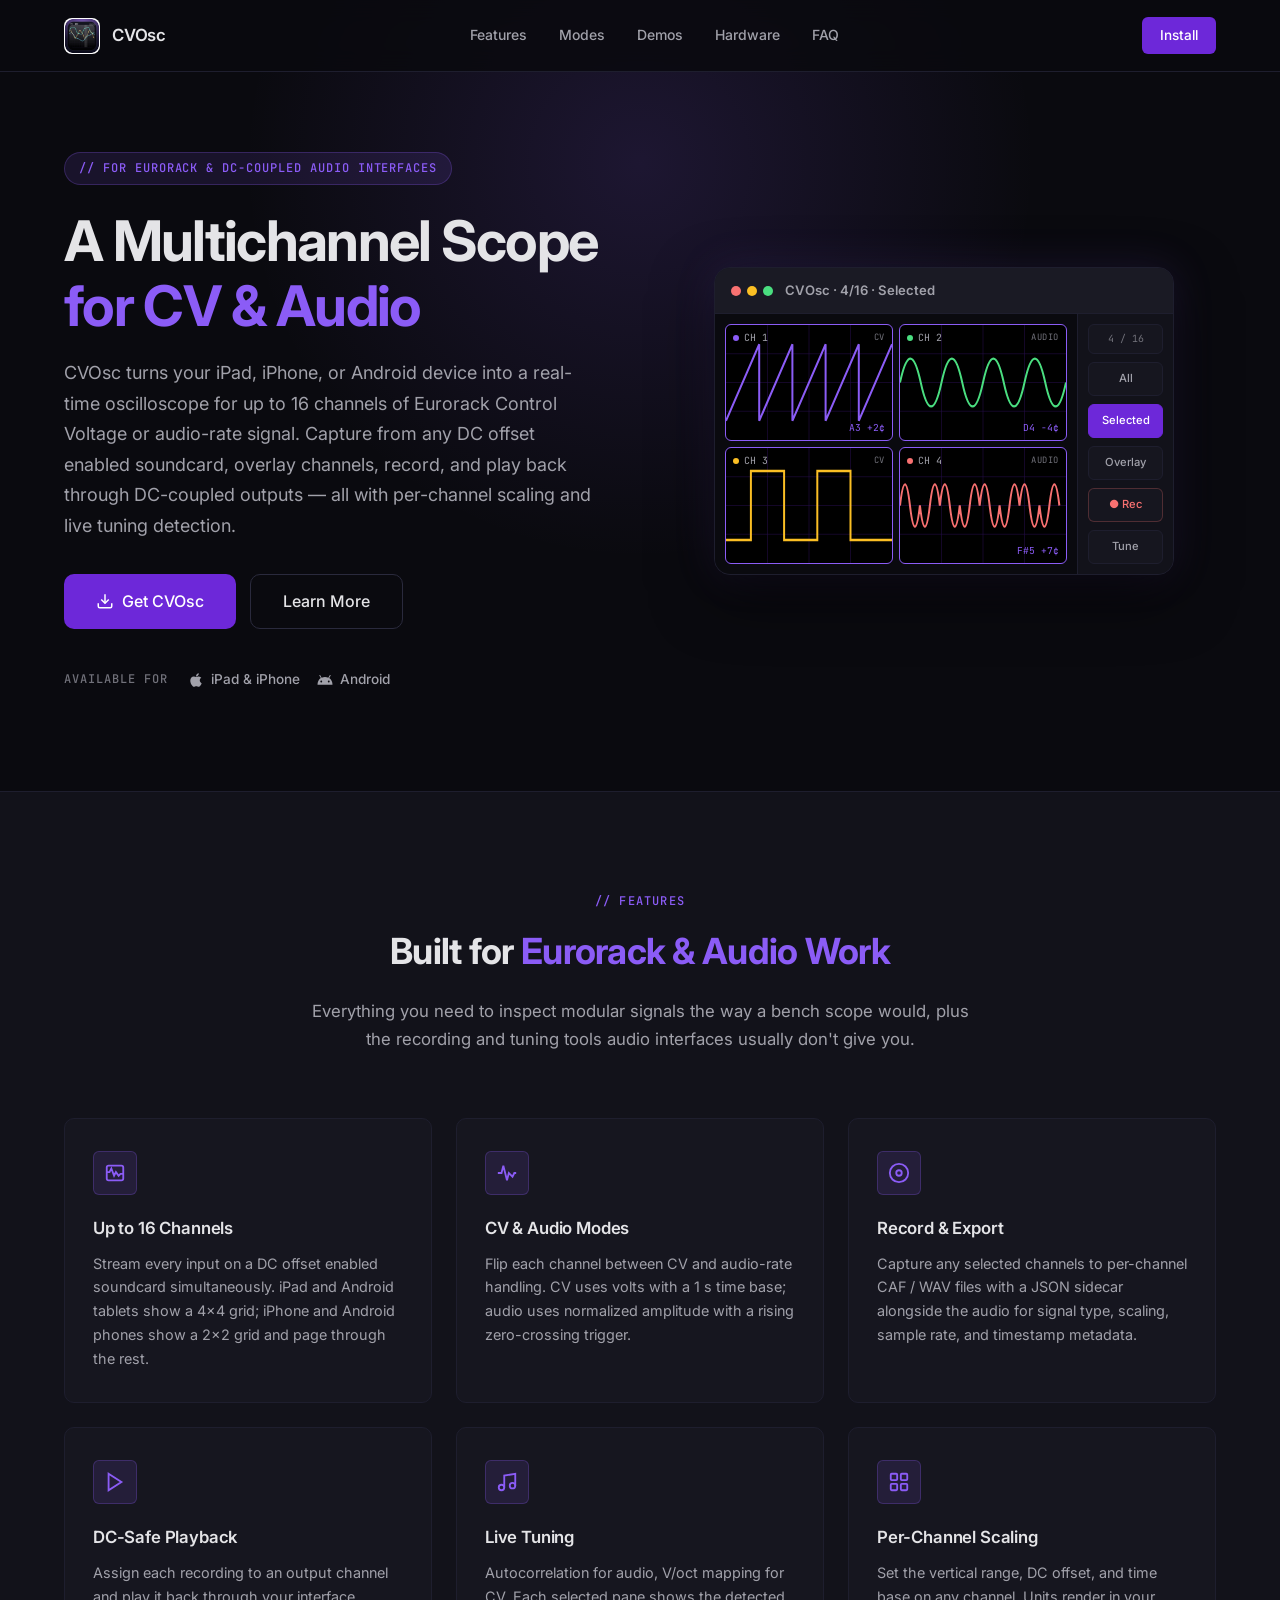
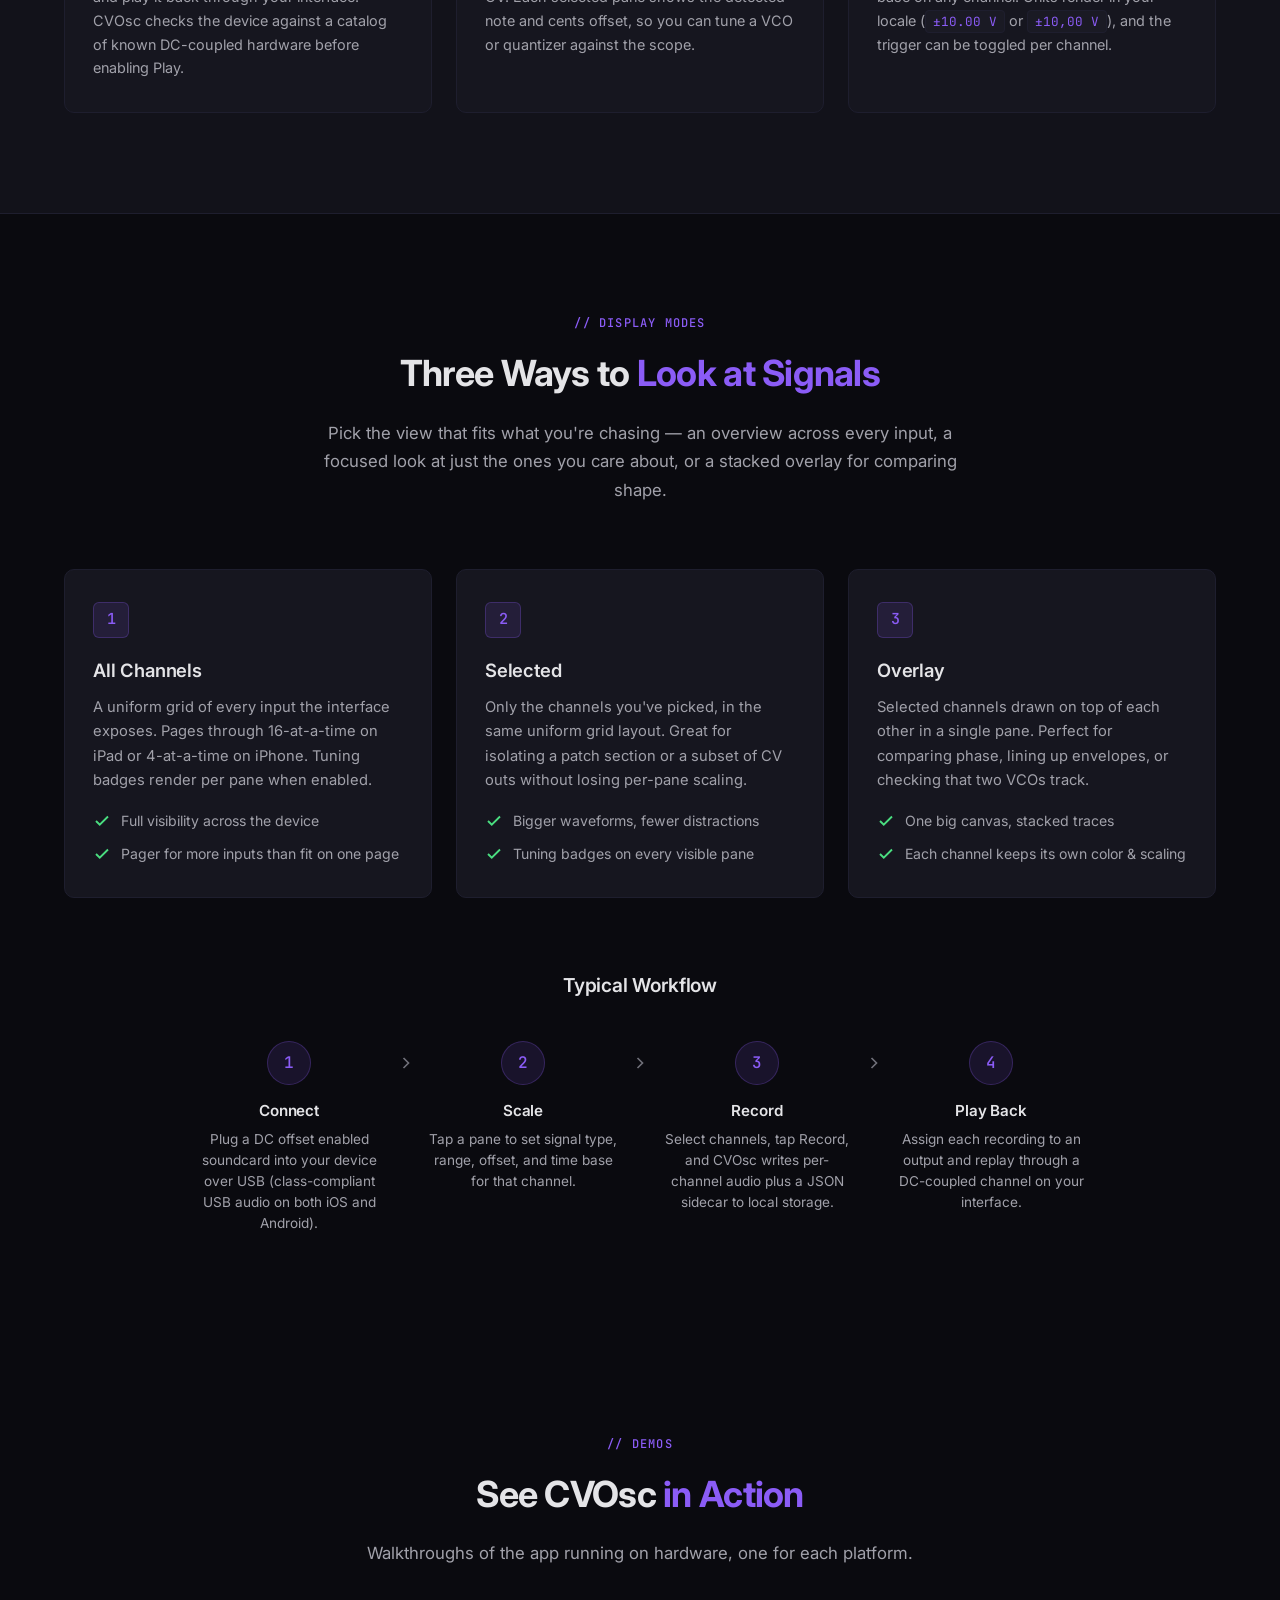
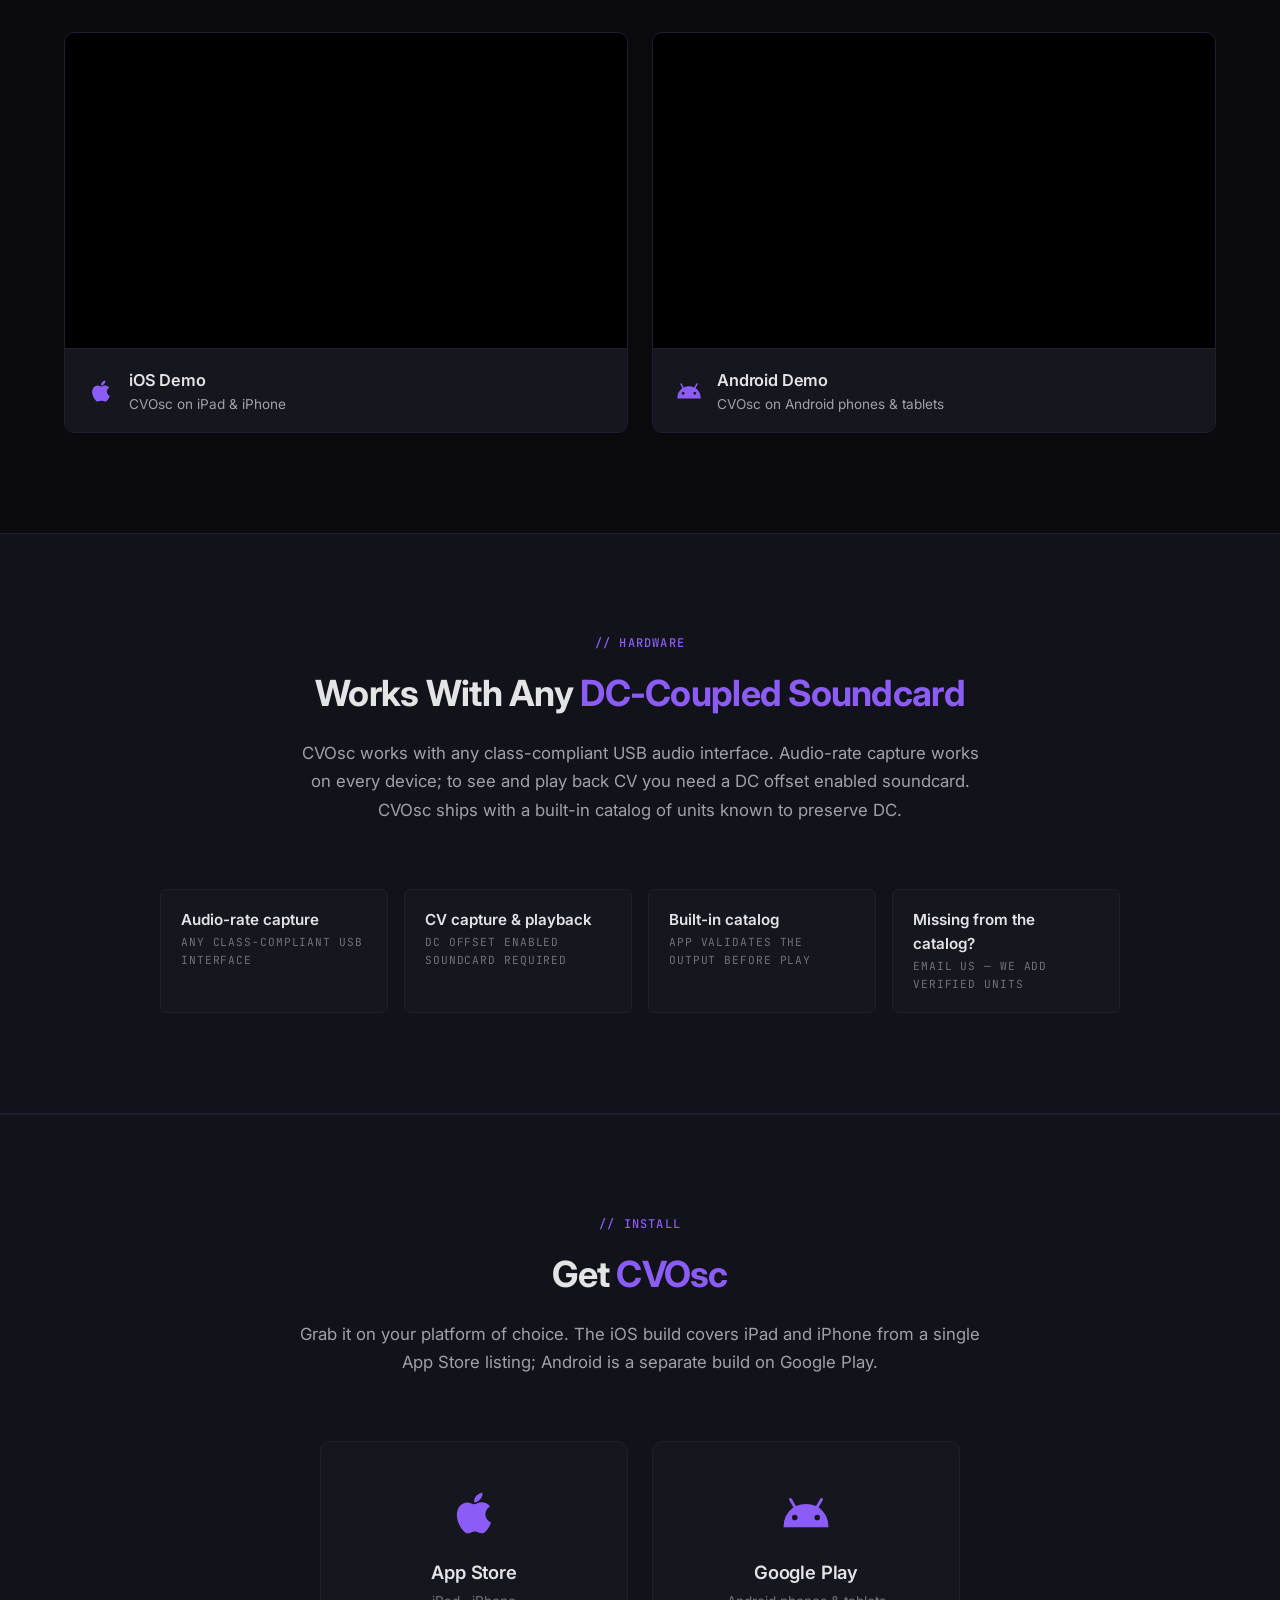
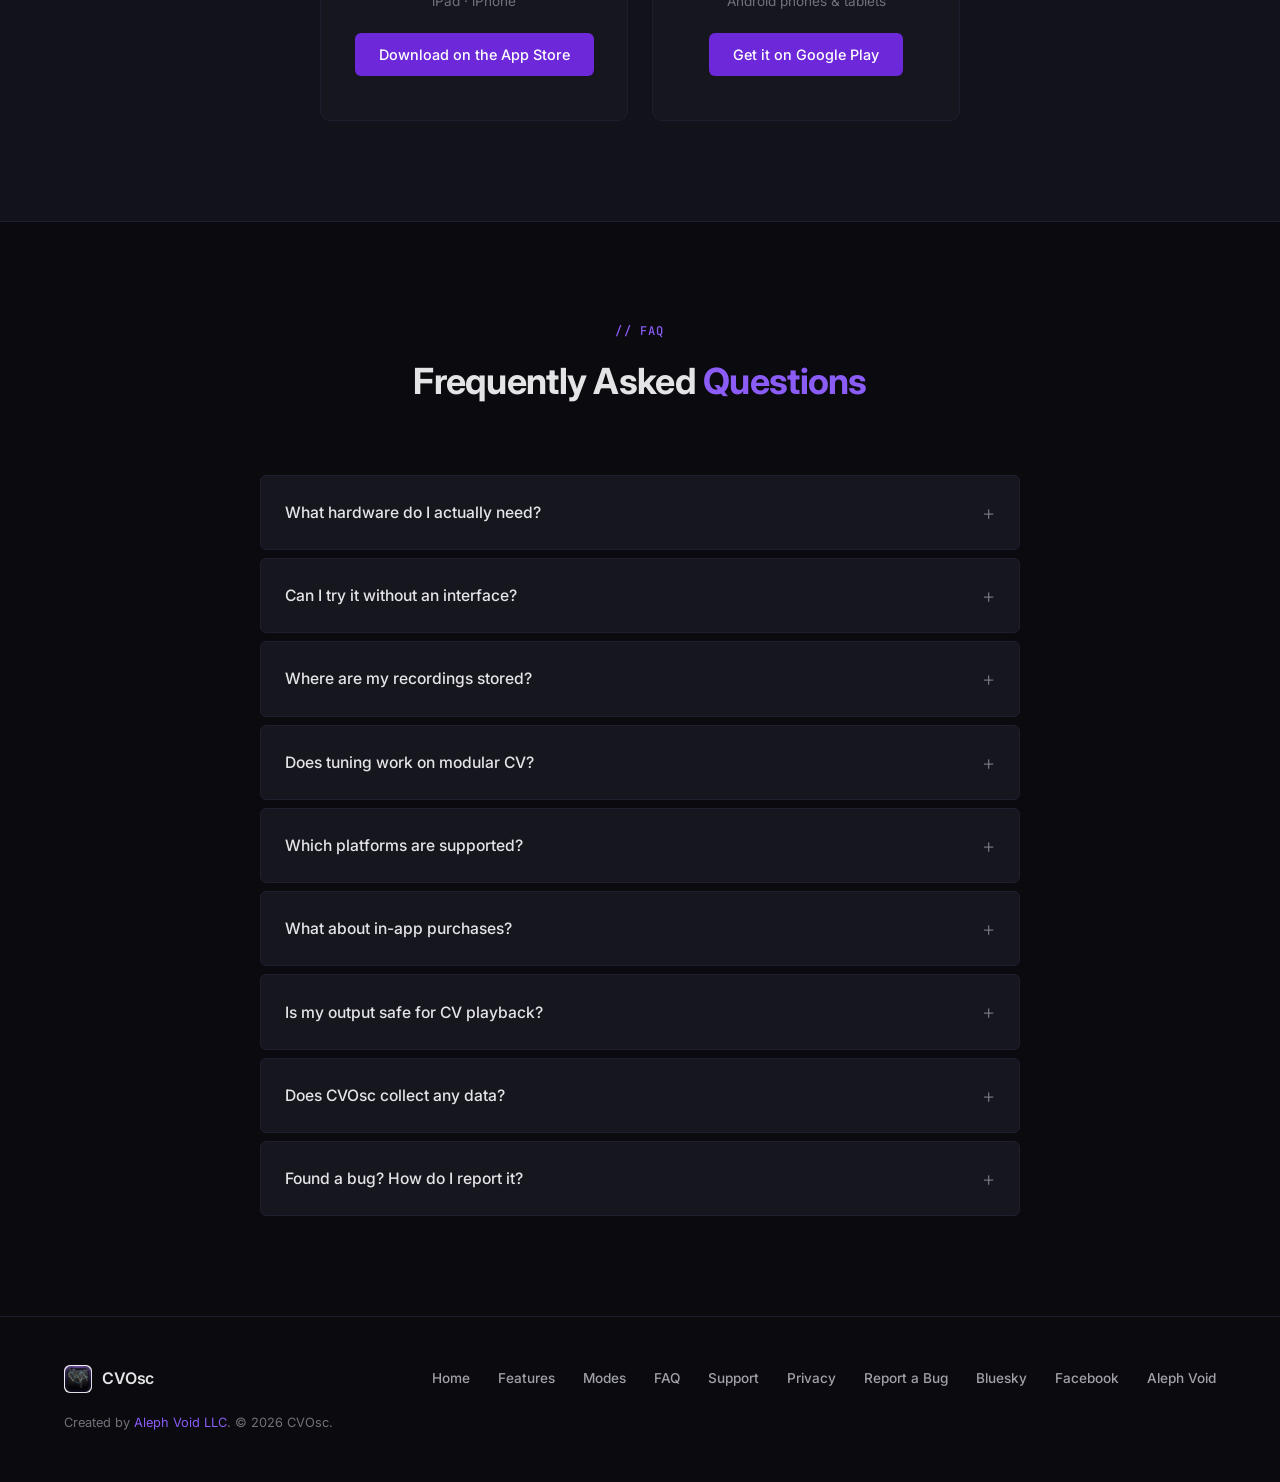
==== index.html @ 9b2436a4 "Updating App Icon" ====
<!DOCTYPE html>
<html lang="en">
<head>
  <meta charset="UTF-8" />
  <meta name="viewport" content="width=device-width, initial-scale=1.0" />
  <title>CVOsc &mdash; Multichannel Oscilloscope for CV &amp; Audio</title>
  <meta name="description" content="A multichannel oscilloscope for Eurorack CV and audio work with DC offset enabled soundcards. Stream up to 16 CV or audio channels, record, play back through DC-coupled outputs, and detect tuning in real time. For iPadOS, iOS, and Android." />
  <link rel="icon" type="image/png" href="assets/img/app-icon.png" />
  <link rel="preconnect" href="https://fonts.googleapis.com" />
  <link rel="preconnect" href="https://fonts.gstatic.com" crossorigin />
  <link href="https://fonts.googleapis.com/css2?family=Inter:wght@300;400;500;600;700&family=JetBrains+Mono:wght@400;500&display=swap" rel="stylesheet" />
  <link rel="stylesheet" href="styles.css" />
</head>
<body>
  <!-- Navigation -->
  <nav id="nav">
    <div class="nav-inner">
      <a href="#" class="nav-brand">
        <img class="nav-logo" src="assets/img/app-icon.png" alt="CVOsc" />
        <span>CVOsc</span>
      </a>
      <div class="nav-links">
        <a href="#features">Features</a>
        <a href="#how-it-works">Modes</a>
        <a href="#demos">Demos</a>
        <a href="#hardware">Hardware</a>
        <a href="#faq">FAQ</a>
      </div>
      <div class="nav-actions">
        <a href="#install" class="btn btn-sm btn-primary">Install</a>
      </div>
      <button class="mobile-menu-btn" id="mobile-menu-btn" aria-label="Menu">
        <span></span><span></span><span></span>
      </button>
    </div>
    <div class="mobile-menu" id="mobile-menu">
      <a href="#features">Features</a>
      <a href="#how-it-works">Modes</a>
      <a href="#demos">Demos</a>
      <a href="#hardware">Hardware</a>
      <a href="#faq">FAQ</a>
      <a href="#install" class="btn btn-primary">Install</a>
    </div>
  </nav>

  <!-- Hero -->
  <section class="hero">
    <div class="container">
      <div class="hero-content">
        <div class="hero-badge">// For Eurorack &amp; DC-Coupled Audio Interfaces</div>
        <h1>A Multichannel Scope<br /><span class="text-gradient">for CV &amp; Audio</span></h1>
        <p class="hero-subtitle">
          CVOsc turns your iPad, iPhone, or Android device into a real-time oscilloscope for
          up to 16 channels of Eurorack Control Voltage or audio-rate signal. Capture from any
          DC offset enabled soundcard, overlay channels, record, and play back through
          DC-coupled outputs &mdash; all with per-channel scaling and live tuning detection.
        </p>
        <div class="hero-actions">
          <a href="#install" class="btn btn-primary btn-lg">
            <svg viewBox="0 0 24 24" fill="none" stroke="currentColor" stroke-width="2" class="btn-icon"><path d="M21 15v4a2 2 0 0 1-2 2H5a2 2 0 0 1-2-2v-4"/><polyline points="7 10 12 15 17 10"/><line x1="12" y1="15" x2="12" y2="3"/></svg>
            Get CVOsc
          </a>
          <a href="#features" class="btn btn-outline btn-lg">Learn More</a>
        </div>
        <div class="hero-platforms">
          <span class="hero-platforms-label">Available for</span>
          <div class="platform-icons">
            <div class="platform-icon" title="iPadOS &amp; iOS">
              <svg viewBox="0 0 24 24" fill="currentColor"><path d="M17.05 20.28c-.98.95-2.05.8-3.08.35-1.09-.46-2.09-.48-3.24 0-1.44.62-2.2.44-3.06-.35C2.79 15.25 3.51 7.59 9.05 7.31c1.35.07 2.29.74 3.08.8 1.18-.24 2.31-.93 3.57-.84 1.51.12 2.65.72 3.4 1.8-3.12 1.87-2.38 5.98.48 7.13-.57 1.5-1.31 2.99-2.54 4.09zM12.03 7.25c-.15-2.23 1.66-4.07 3.74-4.25.29 2.58-2.34 4.5-3.74 4.25z"/></svg>
              <span>iPad &amp; iPhone</span>
            </div>
            <div class="platform-icon" title="Android">
              <svg viewBox="0 0 24 24" fill="currentColor"><path d="M17.6 9.48l1.84-3.18c.16-.31.04-.69-.26-.85-.29-.15-.65-.06-.83.22l-1.88 3.24a11.43 11.43 0 0 0-8.94 0L5.65 5.67c-.19-.29-.58-.38-.87-.2-.27.18-.37.54-.22.83L6.4 9.48A10.9 10.9 0 0 0 2 18.33h20a10.9 10.9 0 0 0-4.4-8.85zM7 15.25a1.25 1.25 0 1 1 0-2.5 1.25 1.25 0 0 1 0 2.5zm10 0a1.25 1.25 0 1 1 0-2.5 1.25 1.25 0 0 1 0 2.5z"/></svg>
              <span>Android</span>
            </div>
          </div>
        </div>
      </div>

      <!-- Scope Mockup -->
      <div class="hero-visual">
        <div class="scope-mockup">
          <div class="scope-header">
            <div class="scope-dots"><span></span><span></span><span></span></div>
            <span class="scope-title">CVOsc &middot; 4/16 &middot; Selected</span>
          </div>
          <div class="scope-body">
            <div class="scope-grid" aria-hidden="true">
              <!-- Pane 1: CV sawtooth -->
              <div class="scope-pane selected">
                <span class="scope-pane-label">
                  <span class="scope-pane-dot" style="background:#8b5cf6"></span>CH 1
                </span>
                <span class="scope-pane-badge">CV</span>
                <svg class="graticule" viewBox="0 0 100 60" preserveAspectRatio="none">
                  <path d="M0 15 H100 M0 30 H100 M0 45 H100 M25 0 V60 M50 0 V60 M75 0 V60" stroke="#6d28d9" stroke-width="0.3" fill="none"/>
                </svg>
                <svg class="waveform" viewBox="0 0 100 60" preserveAspectRatio="none">
                  <polyline points="0,50 20,10 20,50 40,10 40,50 60,10 60,50 80,10 80,50 100,10"
                            fill="none" stroke="#8b5cf6" stroke-width="1.2"/>
                </svg>
                <span class="scope-tuning">A3 +2&cent;</span>
              </div>
              <!-- Pane 2: Audio sine -->
              <div class="scope-pane selected">
                <span class="scope-pane-label">
                  <span class="scope-pane-dot" style="background:#4ade80"></span>CH 2
                </span>
                <span class="scope-pane-badge">Audio</span>
                <svg class="graticule" viewBox="0 0 100 60" preserveAspectRatio="none">
                  <path d="M0 15 H100 M0 30 H100 M0 45 H100 M25 0 V60 M50 0 V60 M75 0 V60" stroke="#6d28d9" stroke-width="0.3" fill="none"/>
                </svg>
                <svg class="waveform" viewBox="0 0 100 60" preserveAspectRatio="none">
                  <path d="M0 30 Q 6.25 5, 12.5 30 T 25 30 T 37.5 30 T 50 30 T 62.5 30 T 75 30 T 87.5 30 T 100 30"
                        fill="none" stroke="#4ade80" stroke-width="1.2"/>
                </svg>
                <span class="scope-tuning">D4 -4&cent;</span>
              </div>
              <!-- Pane 3: CV square LFO -->
              <div class="scope-pane selected">
                <span class="scope-pane-label">
                  <span class="scope-pane-dot" style="background:#fbbf24"></span>CH 3
                </span>
                <span class="scope-pane-badge">CV</span>
                <svg class="graticule" viewBox="0 0 100 60" preserveAspectRatio="none">
                  <path d="M0 15 H100 M0 30 H100 M0 45 H100 M25 0 V60 M50 0 V60 M75 0 V60" stroke="#6d28d9" stroke-width="0.3" fill="none"/>
                </svg>
                <svg class="waveform" viewBox="0 0 100 60" preserveAspectRatio="none">
                  <polyline points="0,48 15,48 15,12 35,12 35,48 55,48 55,12 75,12 75,48 100,48"
                            fill="none" stroke="#fbbf24" stroke-width="1.2"/>
                </svg>
              </div>
              <!-- Pane 4: Audio harmonics -->
              <div class="scope-pane selected">
                <span class="scope-pane-label">
                  <span class="scope-pane-dot" style="background:#f87171"></span>CH 4
                </span>
                <span class="scope-pane-badge">Audio</span>
                <svg class="graticule" viewBox="0 0 100 60" preserveAspectRatio="none">
                  <path d="M0 15 H100 M0 30 H100 M0 45 H100 M25 0 V60 M50 0 V60 M75 0 V60" stroke="#6d28d9" stroke-width="0.3" fill="none"/>
                </svg>
                <svg class="waveform" viewBox="0 0 100 60" preserveAspectRatio="none">
                  <path d="M0 30 Q 3 8, 6 30 T 12 30 Q 15 52, 18 30 T 24 30 Q 27 8, 30 30 T 36 30 Q 39 52, 42 30 T 48 30 Q 51 8, 54 30 T 60 30 Q 63 52, 66 30 T 72 30 Q 75 8, 78 30 T 84 30 Q 87 52, 90 30 T 96 30"
                        fill="none" stroke="#f87171" stroke-width="1.2"/>
                </svg>
                <span class="scope-tuning">F#5 +7&cent;</span>
              </div>
            </div>
            <div class="scope-controls">
              <div class="scope-pill">4 / 16</div>
              <div class="scope-btn">All</div>
              <div class="scope-btn primary">Selected</div>
              <div class="scope-btn">Overlay</div>
              <div class="scope-btn danger-soft">&#x25CF; Rec</div>
              <div class="scope-btn">Tune</div>
            </div>
          </div>
        </div>
      </div>
    </div>
  </section>

  <!-- Features -->
  <section id="features" class="features">
    <div class="container">
      <div class="section-header">
        <span class="section-label">// Features</span>
        <h2>Built for <span class="text-gradient">Eurorack &amp; Audio Work</span></h2>
        <p>Everything you need to inspect modular signals the way a bench scope would, plus the recording and tuning tools audio interfaces usually don't give you.</p>
      </div>
      <div class="feature-grid">
        <div class="feature-card">
          <div class="feature-icon">
            <svg viewBox="0 0 24 24" fill="none" stroke="currentColor" stroke-width="2"><rect x="3" y="4" width="18" height="16" rx="2"/><path d="M3 11h3l2-4 3 8 2-4 3 4 2-2h3"/></svg>
          </div>
          <h3>Up to 16 Channels</h3>
          <p>Stream every input on a DC offset enabled soundcard simultaneously. iPad and Android tablets show a 4&times;4 grid; iPhone and Android phones show a 2&times;2 grid and page through the rest.</p>
        </div>
        <div class="feature-card">
          <div class="feature-icon">
            <svg viewBox="0 0 24 24" fill="none" stroke="currentColor" stroke-width="2"><path d="M2 12h4l2-8 4 16 2-8 4 4 2-4h2"/></svg>
          </div>
          <h3>CV &amp; Audio Modes</h3>
          <p>Flip each channel between CV and audio-rate handling. CV uses volts with a 1&nbsp;s time base; audio uses normalized amplitude with a rising zero-crossing trigger.</p>
        </div>
        <div class="feature-card">
          <div class="feature-icon">
            <svg viewBox="0 0 24 24" fill="none" stroke="currentColor" stroke-width="2"><circle cx="12" cy="12" r="10"/><circle cx="12" cy="12" r="3"/></svg>
          </div>
          <h3>Record &amp; Export</h3>
          <p>Capture any selected channels to per-channel CAF / WAV files with a JSON sidecar alongside the audio for signal type, scaling, sample rate, and timestamp metadata.</p>
        </div>
        <div class="feature-card">
          <div class="feature-icon">
            <svg viewBox="0 0 24 24" fill="none" stroke="currentColor" stroke-width="2"><polygon points="5 3 19 12 5 21 5 3"/></svg>
          </div>
          <h3>DC-Safe Playback</h3>
          <p>Assign each recording to an output channel and play it back through your interface. CVOsc checks the device against a catalog of known DC-coupled hardware before enabling Play.</p>
        </div>
        <div class="feature-card">
          <div class="feature-icon">
            <svg viewBox="0 0 24 24" fill="none" stroke="currentColor" stroke-width="2"><path d="M9 18V5l12-2v13"/><circle cx="6" cy="18" r="3"/><circle cx="18" cy="16" r="3"/></svg>
          </div>
          <h3>Live Tuning</h3>
          <p>Autocorrelation for audio, V/oct mapping for CV. Each selected pane shows the detected note and cents offset, so you can tune a VCO or quantizer against the scope.</p>
        </div>
        <div class="feature-card">
          <div class="feature-icon">
            <svg viewBox="0 0 24 24" fill="none" stroke="currentColor" stroke-width="2"><rect x="3" y="3" width="7" height="7" rx="1"/><rect x="14" y="3" width="7" height="7" rx="1"/><rect x="3" y="14" width="7" height="7" rx="1"/><rect x="14" y="14" width="7" height="7" rx="1"/></svg>
          </div>
          <h3>Per-Channel Scaling</h3>
          <p>Set the vertical range, DC offset, and time base on any channel. Units render in your locale (<code>&plusmn;10.00 V</code> or <code>&plusmn;10,00 V</code>), and the trigger can be toggled per channel.</p>
        </div>
      </div>
    </div>
  </section>

  <!-- How It Works / Modes -->
  <section id="how-it-works" class="how-it-works">
    <div class="container">
      <div class="section-header">
        <span class="section-label">// Display Modes</span>
        <h2>Three Ways to <span class="text-gradient">Look at Signals</span></h2>
        <p>Pick the view that fits what you're chasing &mdash; an overview across every input, a focused look at just the ones you care about, or a stacked overlay for comparing shape.</p>
      </div>
      <div class="modes-grid">
        <div class="mode-card">
          <div class="mode-number">1</div>
          <h3>All Channels</h3>
          <p class="mode-desc">A uniform grid of every input the interface exposes. Pages through 16-at-a-time on iPad or 4-at-a-time on iPhone. Tuning badges render per pane when enabled.</p>
          <ul class="mode-details">
            <li>
              <svg viewBox="0 0 24 24" fill="none" stroke="var(--color-success)" stroke-width="2.5"><polyline points="20 6 9 17 4 12"/></svg>
              Full visibility across the device
            </li>
            <li>
              <svg viewBox="0 0 24 24" fill="none" stroke="var(--color-success)" stroke-width="2.5"><polyline points="20 6 9 17 4 12"/></svg>
              Pager for more inputs than fit on one page
            </li>
          </ul>
        </div>
        <div class="mode-card">
          <div class="mode-number">2</div>
          <h3>Selected</h3>
          <p class="mode-desc">Only the channels you've picked, in the same uniform grid layout. Great for isolating a patch section or a subset of CV outs without losing per-pane scaling.</p>
          <ul class="mode-details">
            <li>
              <svg viewBox="0 0 24 24" fill="none" stroke="var(--color-success)" stroke-width="2.5"><polyline points="20 6 9 17 4 12"/></svg>
              Bigger waveforms, fewer distractions
            </li>
            <li>
              <svg viewBox="0 0 24 24" fill="none" stroke="var(--color-success)" stroke-width="2.5"><polyline points="20 6 9 17 4 12"/></svg>
              Tuning badges on every visible pane
            </li>
          </ul>
        </div>
        <div class="mode-card">
          <div class="mode-number">3</div>
          <h3>Overlay</h3>
          <p class="mode-desc">Selected channels drawn on top of each other in a single pane. Perfect for comparing phase, lining up envelopes, or checking that two VCOs track.</p>
          <ul class="mode-details">
            <li>
              <svg viewBox="0 0 24 24" fill="none" stroke="var(--color-success)" stroke-width="2.5"><polyline points="20 6 9 17 4 12"/></svg>
              One big canvas, stacked traces
            </li>
            <li>
              <svg viewBox="0 0 24 24" fill="none" stroke="var(--color-success)" stroke-width="2.5"><polyline points="20 6 9 17 4 12"/></svg>
              Each channel keeps its own color &amp; scaling
            </li>
          </ul>
        </div>
      </div>
      <div class="workflow-steps">
        <h3 class="workflow-title">Typical Workflow</h3>
        <div class="steps">
          <div class="step">
            <div class="step-num">1</div>
            <div class="step-content">
              <h4>Connect</h4>
              <p>Plug a DC offset enabled soundcard into your device over USB (class-compliant USB audio on both iOS and Android).</p>
            </div>
          </div>
          <div class="step-arrow">
            <svg viewBox="0 0 24 24" fill="none" stroke="currentColor" stroke-width="2"><polyline points="9 18 15 12 9 6"/></svg>
          </div>
          <div class="step">
            <div class="step-num">2</div>
            <div class="step-content">
              <h4>Scale</h4>
              <p>Tap a pane to set signal type, range, offset, and time base for that channel.</p>
            </div>
          </div>
          <div class="step-arrow">
            <svg viewBox="0 0 24 24" fill="none" stroke="currentColor" stroke-width="2"><polyline points="9 18 15 12 9 6"/></svg>
          </div>
          <div class="step">
            <div class="step-num">3</div>
            <div class="step-content">
              <h4>Record</h4>
              <p>Select channels, tap Record, and CVOsc writes per-channel audio plus a JSON sidecar to local storage.</p>
            </div>
          </div>
          <div class="step-arrow">
            <svg viewBox="0 0 24 24" fill="none" stroke="currentColor" stroke-width="2"><polyline points="9 18 15 12 9 6"/></svg>
          </div>
          <div class="step">
            <div class="step-num">4</div>
            <div class="step-content">
              <h4>Play Back</h4>
              <p>Assign each recording to an output and replay through a DC-coupled channel on your interface.</p>
            </div>
          </div>
        </div>
      </div>
    </div>
  </section>

  <!-- Demos -->
  <section id="demos" class="demos">
    <div class="container">
      <div class="section-header">
        <span class="section-label">// Demos</span>
        <h2>See CVOsc <span class="text-gradient">in Action</span></h2>
        <p>Walkthroughs of the app running on hardware, one for each platform.</p>
      </div>
      <div class="demos-grid">
        <div class="demo-card">
          <div class="demo-video">
            <iframe
              src="https://www.youtube-nocookie.com/embed/FiOdW9T695k"
              title="CVOsc iOS demo"
              loading="lazy"
              referrerpolicy="strict-origin-when-cross-origin"
              allow="accelerometer; clipboard-write; encrypted-media; gyroscope; picture-in-picture; web-share"
              allowfullscreen></iframe>
          </div>
          <div class="demo-meta">
            <svg class="demo-platform-icon" viewBox="0 0 24 24" fill="currentColor" aria-hidden="true"><path d="M17.05 20.28c-.98.95-2.05.8-3.08.35-1.09-.46-2.09-.48-3.24 0-1.44.62-2.2.44-3.06-.35C2.79 15.25 3.51 7.59 9.05 7.31c1.35.07 2.29.74 3.08.8 1.18-.24 2.31-.93 3.57-.84 1.51.12 2.65.72 3.4 1.8-3.12 1.87-2.38 5.98.48 7.13-.57 1.5-1.31 2.99-2.54 4.09zM12.03 7.25c-.15-2.23 1.66-4.07 3.74-4.25.29 2.58-2.34 4.5-3.74 4.25z"/></svg>
            <div>
              <h3>iOS Demo</h3>
              <p>CVOsc on iPad &amp; iPhone</p>
            </div>
          </div>
        </div>
        <div class="demo-card">
          <div class="demo-video">
            <iframe
              src="https://www.youtube-nocookie.com/embed/3DHmpnhj2sA"
              title="CVOsc Android demo"
              loading="lazy"
              referrerpolicy="strict-origin-when-cross-origin"
              allow="accelerometer; clipboard-write; encrypted-media; gyroscope; picture-in-picture; web-share"
              allowfullscreen></iframe>
          </div>
          <div class="demo-meta">
            <svg class="demo-platform-icon" viewBox="0 0 24 24" fill="currentColor" aria-hidden="true"><path d="M17.6 9.48l1.84-3.18c.16-.31.04-.69-.26-.85-.29-.15-.65-.06-.83.22l-1.88 3.24a11.43 11.43 0 0 0-8.94 0L5.65 5.67c-.19-.29-.58-.38-.87-.2-.27.18-.37.54-.22.83L6.4 9.48A10.9 10.9 0 0 0 2 18.33h20a10.9 10.9 0 0 0-4.4-8.85zM7 15.25a1.25 1.25 0 1 1 0-2.5 1.25 1.25 0 0 1 0 2.5zm10 0a1.25 1.25 0 1 1 0-2.5 1.25 1.25 0 0 1 0 2.5z"/></svg>
            <div>
              <h3>Android Demo</h3>
              <p>CVOsc on Android phones &amp; tablets</p>
            </div>
          </div>
        </div>
      </div>
    </div>
  </section>

  <!-- Hardware / DC-coupled catalog -->
  <section id="hardware" class="hardware">
    <div class="container">
      <div class="section-header">
        <span class="section-label">// Hardware</span>
        <h2>Works With Any <span class="text-gradient">DC-Coupled Soundcard</span></h2>
        <p>CVOsc works with any class-compliant USB audio interface. Audio-rate capture works on every device; to see and play back CV you need a DC offset enabled soundcard. CVOsc ships with a built-in catalog of units known to preserve DC.</p>
      </div>
      <div class="hardware-grid">
        <div class="hardware-item">
          <div class="name">Audio-rate capture</div>
          <div class="label">Any class-compliant USB interface</div>
        </div>
        <div class="hardware-item">
          <div class="name">CV capture &amp; playback</div>
          <div class="label">DC offset enabled soundcard required</div>
        </div>
        <div class="hardware-item">
          <div class="name">Built-in catalog</div>
          <div class="label">App validates the output before Play</div>
        </div>
        <div class="hardware-item">
          <div class="name">Missing from the catalog?</div>
          <div class="label">Email us &mdash; we add verified units</div>
        </div>
      </div>
    </div>
  </section>

  <!-- Install -->
  <section id="install" class="install">
    <div class="container">
      <div class="section-header">
        <span class="section-label">// Install</span>
        <h2>Get <span class="text-gradient">CVOsc</span></h2>
        <p>Grab it on your platform of choice. The iOS build covers iPad and iPhone from a single App Store listing; Android is a separate build on Google Play.</p>
      </div>
      <div class="install-grid">
        <a href="https://apps.apple.com/app/cvosc" target="_blank" rel="noopener" class="install-card">
          <svg class="install-platform-icon" viewBox="0 0 24 24" fill="currentColor"><path d="M17.05 20.28c-.98.95-2.05.8-3.08.35-1.09-.46-2.09-.48-3.24 0-1.44.62-2.2.44-3.06-.35C2.79 15.25 3.51 7.59 9.05 7.31c1.35.07 2.29.74 3.08.8 1.18-.24 2.31-.93 3.57-.84 1.51.12 2.65.72 3.4 1.8-3.12 1.87-2.38 5.98.48 7.13-.57 1.5-1.31 2.99-2.54 4.09zM12.03 7.25c-.15-2.23 1.66-4.07 3.74-4.25.29 2.58-2.34 4.5-3.74 4.25z"/></svg>
          <h3>App Store</h3>
          <p>iPad &middot; iPhone</p>
          <span class="install-btn">Download on the App Store</span>
        </a>
        <a href="https://play.google.com/store/apps/details?id=com.alephvoid.cvosc.android" target="_blank" rel="noopener" class="install-card">
          <svg class="install-platform-icon" viewBox="0 0 24 24" fill="currentColor"><path d="M17.6 9.48l1.84-3.18c.16-.31.04-.69-.26-.85-.29-.15-.65-.06-.83.22l-1.88 3.24a11.43 11.43 0 0 0-8.94 0L5.65 5.67c-.19-.29-.58-.38-.87-.2-.27.18-.37.54-.22.83L6.4 9.48A10.9 10.9 0 0 0 2 18.33h20a10.9 10.9 0 0 0-4.4-8.85zM7 15.25a1.25 1.25 0 1 1 0-2.5 1.25 1.25 0 0 1 0 2.5zm10 0a1.25 1.25 0 1 1 0-2.5 1.25 1.25 0 0 1 0 2.5z"/></svg>
          <h3>Google Play</h3>
          <p>Android phones &amp; tablets</p>
          <span class="install-btn">Get it on Google Play</span>
        </a>
      </div>
    </div>
  </section>

  <!-- FAQ -->
  <section id="faq" class="faq">
    <div class="container">
      <div class="section-header">
        <span class="section-label">// FAQ</span>
        <h2>Frequently Asked <span class="text-gradient">Questions</span></h2>
      </div>
      <div class="faq-list">
        <details class="faq-item">
          <summary>What hardware do I actually need?</summary>
          <p>To see CV signals you need a DC offset enabled soundcard &mdash; an audio interface whose inputs and outputs preserve DC instead of stripping it. For audio-only work, any class-compliant USB audio interface will do. On iPad you can either use a USB-C iPad directly or a Lightning iPad with an Apple Camera Adapter. On Android, any device with USB Host support works.</p>
        </details>
        <details class="faq-item">
          <summary>Can I try it without an interface?</summary>
          <p>Debug builds of the Android app fall back to a synthetic 8-channel sine generator when no USB interface is attached, so you can drive the UI without hardware. The App Store release always requires a real USB audio interface to show real signals.</p>
        </details>
        <details class="faq-item">
          <summary>Where are my recordings stored?</summary>
          <p>Recordings live in the app's local storage on your device &mdash; in the sandboxed Documents directory on iOS, and in scoped app storage on Android. They stay on-device until you delete them or uninstall the app.</p>
        </details>
        <details class="faq-item">
          <summary>Does tuning work on modular CV?</summary>
          <p>Yes. For audio-rate signals CVOsc runs autocorrelation on the last 2048 samples. For CV channels it averages the voltage and maps it under the <strong>1&nbsp;V/oct</strong> convention (0&nbsp;V = C0). The badge shows the detected note and cents offset, and the cents label turns violet when the offset exceeds 10 cents.</p>
        </details>
        <details class="faq-item">
          <summary>Which platforms are supported?</summary>
          <p>iPadOS and iOS from the Apple build (iPadOS / iOS 26.4+), and Android 7.0 (SDK 24) and newer from the Google Play build. Same core engine, same feature set; iPad is the primary target.</p>
        </details>
        <details class="faq-item">
          <summary>What about in-app purchases?</summary>
          <p>On Android, the Tuner and Record/Playback features are unlocked via one-time in-app purchases through Google Play Billing. The Apple build ships with all features included.</p>
        </details>
        <details class="faq-item">
          <summary>Is my output safe for CV playback?</summary>
          <p>Most audio interfaces strip DC from their outputs, which destroys CV. CVOsc ships a catalog of DC offset enabled soundcards known to preserve DC through their outputs. If your current output isn't in the catalog, the Play button is disabled and the app tells you why.</p>
        </details>
        <details class="faq-item">
          <summary>Does CVOsc collect any data?</summary>
          <p>No. CVOsc does not collect, transmit, sell, or share any personal data. Recordings stay on your device. See the <a href="privacy.html">Privacy Policy</a> for details.</p>
        </details>
        <details class="faq-item">
          <summary>Found a bug? How do I report it?</summary>
          <p>Please file bug reports on our <a href="https://github.com/aleph-void/cvosc.com/issues" target="_blank" rel="noopener">GitHub issues page</a>. Reports are genuinely the fastest way to get something fixed &mdash; include your device, OS version, audio interface, and steps to reproduce, and we'll take it from there.</p>
        </details>
      </div>
    </div>
  </section>

  <!-- Footer -->
  <footer class="footer">
    <div class="container">
      <div class="footer-inner">
        <div class="footer-brand">
          <img class="footer-logo" src="assets/img/app-icon.png" alt="CVOsc" />
          <span>CVOsc</span>
        </div>
        <div class="footer-links">
          <a href="index.html">Home</a>
          <a href="#features">Features</a>
          <a href="#how-it-works">Modes</a>
          <a href="#faq">FAQ</a>
          <a href="support.html">Support</a>
          <a href="privacy.html">Privacy</a>
          <a href="https://github.com/aleph-void/cvosc.com/issues" target="_blank" rel="noopener">Report a Bug</a>
          <a href="https://bsky.app/profile/cvosc.bsky.social" target="_blank" rel="noopener">Bluesky</a>
          <a href="https://www.facebook.com/profile.php?id=61589835001064" target="_blank" rel="noopener">Facebook</a>
          <a href="https://alephvoid.com" target="_blank" rel="noopener">Aleph Void</a>
        </div>
        <p class="footer-copy">Created by <a href="https://alephvoid.com" target="_blank" rel="noopener">Aleph Void LLC</a>. &copy; 2026 CVOsc.</p>
      </div>
    </div>
  </footer>

  <script src="main.js"></script>
</body>
</html>
---- styles.css ----
/* ===== Design Tokens (Aleph Void palette, dark-only) ===== */
:root {
  --color-bg: #0a0a0f;
  --color-bg-alt: #12121a;
  --color-bg-card: #16161f;
  --color-surface: #1a1a24;
  --color-border: #1e1e2e;
  --color-border-strong: #2a2a3d;
  --color-text: #e4e4e7;
  --color-text-secondary: #a1a1aa;
  --color-text-muted: #71717a;
  --color-accent: #6d28d9;
  --color-accent-light: #8b5cf6;
  --color-accent-hover: #7c3aed;
  --color-accent-soft: rgba(139, 92, 246, 0.12);
  --color-accent-glow: rgba(139, 92, 246, 0.15);
  --color-accent-border: rgba(139, 92, 246, 0.25);
  --color-success: #4ade80;
  --color-warn: #fbbf24;
  --color-error: #f87171;
  --shadow-sm: 0 1px 2px rgba(0,0,0,.3);
  --shadow-md: 0 4px 12px rgba(0,0,0,.4);
  --shadow-lg: 0 12px 40px rgba(0,0,0,.5);
  --shadow-xl: 0 20px 60px rgba(0,0,0,.6);
  --shadow-glow: 0 0 40px rgba(139, 92, 246, 0.15);
  --radius-sm: 6px;
  --radius-md: 10px;
  --radius-lg: 16px;
  --radius-xl: 24px;
  --font-sans: 'Inter', -apple-system, BlinkMacSystemFont, 'Segoe UI', sans-serif;
  --font-mono: 'JetBrains Mono', 'Fira Code', monospace;
  --nav-height: 72px;
}

/* ===== Reset & Base ===== */
*, *::before, *::after {
  box-sizing: border-box;
  margin: 0;
  padding: 0;
}

html {
  scroll-behavior: smooth;
  scroll-padding-top: calc(var(--nav-height) + 24px);
}

body {
  font-family: var(--font-sans);
  background: var(--color-bg);
  color: var(--color-text);
  line-height: 1.6;
  -webkit-font-smoothing: antialiased;
  -moz-osx-font-smoothing: grayscale;
  overflow-x: hidden;
}

.container {
  max-width: 1200px;
  margin: 0 auto;
  padding: 0 24px;
}

a {
  color: var(--color-accent-light);
  text-decoration: none;
  transition: color .15s;
}
a:hover { color: #a78bfa; }

code {
  font-family: var(--font-mono);
  font-size: .88em;
  background: var(--color-surface);
  border: 1px solid var(--color-border);
  color: var(--color-accent-light);
  padding: 2px 7px;
  border-radius: 4px;
}

/* ===== Buttons ===== */
.btn {
  display: inline-flex;
  align-items: center;
  gap: 8px;
  padding: 12px 24px;
  border-radius: var(--radius-sm);
  font-weight: 500;
  font-size: .95rem;
  cursor: pointer;
  transition: all .2s;
  border: none;
  text-decoration: none;
}
.btn-primary {
  background: var(--color-accent);
  color: #fff;
}
.btn-primary:hover {
  background: var(--color-accent-light);
  color: #fff;
  transform: translateY(-1px);
}
.btn-outline {
  background: transparent;
  color: var(--color-text);
  border: 1px solid var(--color-border-strong);
}
.btn-outline:hover {
  border-color: var(--color-accent);
  color: var(--color-accent-light);
}
.btn-lg {
  padding: 14px 32px;
  font-size: 1rem;
  border-radius: var(--radius-md);
}
.btn-sm {
  padding: 8px 18px;
  font-size: .85rem;
}
.btn-icon {
  width: 18px;
  height: 18px;
}

/* ===== Navigation ===== */
#nav {
  position: fixed;
  top: 0;
  left: 0;
  right: 0;
  height: var(--nav-height);
  background: rgba(10, 10, 15, 0.85);
  backdrop-filter: blur(12px);
  -webkit-backdrop-filter: blur(12px);
  border-bottom: 1px solid var(--color-border);
  z-index: 100;
  transition: background .2s;
}
.nav-inner {
  max-width: 1200px;
  margin: 0 auto;
  padding: 0 24px;
  height: 100%;
  display: flex;
  align-items: center;
  justify-content: space-between;
}
.nav-brand {
  display: flex;
  align-items: center;
  gap: 12px;
  font-weight: 600;
  font-size: 1.05rem;
  letter-spacing: -0.01em;
  color: var(--color-text);
}
.nav-brand:hover { color: var(--color-text); }
.nav-logo {
  width: 36px;
  height: 36px;
  border-radius: 8px;
  object-fit: cover;
}
.nav-links {
  display: flex;
  gap: 32px;
}
.nav-links a {
  color: var(--color-text-secondary);
  font-size: .875rem;
  font-weight: 500;
  transition: color .15s;
}
.nav-links a:hover {
  color: var(--color-text);
}
.nav-actions {
  display: flex;
  align-items: center;
  gap: 12px;
}

.mobile-menu-btn {
  display: none;
  flex-direction: column;
  gap: 5px;
  border: none;
  background: none;
  cursor: pointer;
  padding: 4px;
}
.mobile-menu-btn span {
  display: block;
  width: 22px;
  height: 2px;
  background: var(--color-text);
  border-radius: 2px;
  transition: all .2s;
}
.mobile-menu {
  display: none;
  flex-direction: column;
  gap: 4px;
  padding: 12px 24px 20px;
  background: var(--color-bg);
  border-bottom: 1px solid var(--color-border);
}
.mobile-menu a {
  color: var(--color-text-secondary);
  font-size: .95rem;
  font-weight: 500;
  padding: 10px 0;
}
.mobile-menu.open { display: flex; }

/* ===== Hero ===== */
.hero {
  padding: calc(var(--nav-height) + 80px) 0 100px;
  position: relative;
  overflow: hidden;
}
.hero::before {
  content: '';
  position: absolute;
  top: -30%;
  left: 50%;
  transform: translateX(-50%);
  width: 800px;
  height: 800px;
  background: radial-gradient(circle, var(--color-accent-glow) 0%, transparent 70%);
  pointer-events: none;
  z-index: 0;
}
.hero .container {
  display: grid;
  grid-template-columns: 1fr 1fr;
  gap: 64px;
  align-items: center;
  position: relative;
  z-index: 1;
}
.hero-badge {
  display: inline-flex;
  align-items: center;
  padding: 6px 14px;
  background: var(--color-accent-soft);
  color: var(--color-accent-light);
  font-family: var(--font-mono);
  font-size: .75rem;
  font-weight: 500;
  text-transform: uppercase;
  letter-spacing: .08em;
  border: 1px solid var(--color-accent-border);
  border-radius: 100px;
  margin-bottom: 24px;
}
.hero h1 {
  font-size: clamp(2.25rem, 5vw, 3.5rem);
  font-weight: 700;
  line-height: 1.15;
  letter-spacing: -.03em;
  margin-bottom: 20px;
}
.text-gradient {
  color: var(--color-accent-light);
}
.hero-subtitle {
  font-size: 1.125rem;
  color: var(--color-text-secondary);
  max-width: 540px;
  margin-bottom: 32px;
  line-height: 1.7;
}
.hero-actions {
  display: flex;
  gap: 14px;
  margin-bottom: 40px;
  flex-wrap: wrap;
}
.hero-platforms {
  display: flex;
  align-items: center;
  gap: 20px;
  flex-wrap: wrap;
}
.hero-platforms-label {
  font-family: var(--font-mono);
  font-size: .75rem;
  color: var(--color-text-muted);
  text-transform: uppercase;
  letter-spacing: .08em;
  font-weight: 500;
}
.platform-icons {
  display: flex;
  gap: 16px;
  flex-wrap: wrap;
}
.platform-icon {
  display: flex;
  align-items: center;
  gap: 6px;
  color: var(--color-text-secondary);
  font-size: .85rem;
  font-weight: 500;
}
.platform-icon svg {
  width: 18px;
  height: 18px;
}

/* ===== Scope Mockup ===== */
.hero-visual {
  display: flex;
  justify-content: center;
}
.scope-mockup {
  width: 100%;
  max-width: 460px;
  background: var(--color-bg-card);
  border: 1px solid var(--color-border);
  border-radius: var(--radius-lg);
  box-shadow: var(--shadow-xl), var(--shadow-glow);
  overflow: hidden;
}
.scope-header {
  display: flex;
  align-items: center;
  gap: 12px;
  padding: 12px 16px;
  background: var(--color-surface);
  border-bottom: 1px solid var(--color-border);
}
.scope-dots {
  display: flex;
  gap: 6px;
}
.scope-dots span {
  width: 10px;
  height: 10px;
  border-radius: 50%;
}
.scope-dots span:nth-child(1) { background: var(--color-error); }
.scope-dots span:nth-child(2) { background: var(--color-warn); }
.scope-dots span:nth-child(3) { background: var(--color-success); }
.scope-title {
  font-weight: 600;
  font-size: .82rem;
  color: var(--color-text-secondary);
}
.scope-body {
  display: flex;
  min-height: 260px;
}
.scope-grid {
  flex: 1;
  display: grid;
  grid-template-columns: 1fr 1fr;
  grid-template-rows: 1fr 1fr;
  gap: 6px;
  padding: 10px;
  background: var(--color-bg);
}
.scope-pane {
  position: relative;
  background: #000;
  border: 1px solid var(--color-border);
  border-radius: var(--radius-sm);
  overflow: hidden;
}
.scope-pane.selected {
  border-color: var(--color-accent-light);
}
.scope-pane-label {
  position: absolute;
  top: 5px;
  left: 7px;
  font-family: var(--font-mono);
  font-size: .62rem;
  color: var(--color-text-secondary);
  display: flex;
  align-items: center;
  gap: 5px;
  z-index: 2;
}
.scope-pane-dot {
  width: 6px;
  height: 6px;
  border-radius: 50%;
}
.scope-pane-badge {
  position: absolute;
  top: 5px;
  right: 7px;
  font-family: var(--font-mono);
  font-size: .55rem;
  color: var(--color-text-muted);
  text-transform: uppercase;
  letter-spacing: .06em;
  z-index: 2;
}
.scope-pane svg.graticule {
  position: absolute;
  inset: 0;
  width: 100%;
  height: 100%;
  opacity: .35;
  z-index: 0;
}
.scope-pane svg.waveform {
  position: absolute;
  inset: 0;
  width: 100%;
  height: 100%;
  z-index: 1;
}
.scope-tuning {
  position: absolute;
  bottom: 5px;
  right: 7px;
  font-family: var(--font-mono);
  font-size: .6rem;
  color: var(--color-accent-light);
  z-index: 2;
}
.scope-controls {
  width: 96px;
  background: var(--color-bg-alt);
  border-left: 1px solid var(--color-border);
  padding: 10px 10px;
  display: flex;
  flex-direction: column;
  gap: 8px;
}
.scope-pill {
  text-align: center;
  padding: 6px 4px;
  border: 1px solid var(--color-border);
  background: var(--color-bg-card);
  border-radius: var(--radius-sm);
  color: var(--color-text-muted);
  font-family: var(--font-mono);
  font-size: .62rem;
}
.scope-btn {
  padding: 7px 4px;
  text-align: center;
  font-size: .7rem;
  font-weight: 500;
  border-radius: var(--radius-sm);
  color: var(--color-text-secondary);
  border: 1px solid var(--color-border);
  background: var(--color-bg-card);
  cursor: default;
}
.scope-btn.primary {
  background: var(--color-accent);
  color: #fff;
  border-color: var(--color-accent);
}
.scope-btn.danger-soft {
  color: var(--color-error);
  border-color: rgba(248, 113, 113, 0.25);
}

/* ===== Section Headers ===== */
.section-header {
  text-align: center;
  max-width: 680px;
  margin: 0 auto 64px;
}
.section-label {
  display: block;
  font-family: var(--font-mono);
  font-size: .75rem;
  font-weight: 500;
  text-transform: uppercase;
  letter-spacing: .1em;
  color: var(--color-accent-light);
  margin-bottom: 12px;
}
.section-header h2 {
  font-size: clamp(1.75rem, 3vw, 2.25rem);
  font-weight: 700;
  letter-spacing: -.02em;
  margin-bottom: 16px;
}
.section-header p {
  font-size: 1.05rem;
  color: var(--color-text-secondary);
  line-height: 1.7;
}

/* ===== Features ===== */
.features {
  padding: 100px 0;
  background: var(--color-bg-alt);
  border-top: 1px solid var(--color-border);
  border-bottom: 1px solid var(--color-border);
}
.feature-grid {
  display: grid;
  grid-template-columns: repeat(3, 1fr);
  gap: 24px;
}
.feature-card {
  background: var(--color-bg-card);
  border: 1px solid var(--color-border);
  border-radius: var(--radius-md);
  padding: 32px 28px;
  transition: border-color .2s, transform .2s;
}
.feature-card:hover {
  border-color: var(--color-accent);
  transform: translateY(-2px);
}
.feature-icon {
  width: 44px;
  height: 44px;
  display: flex;
  align-items: center;
  justify-content: center;
  background: var(--color-accent-soft);
  border: 1px solid var(--color-accent-border);
  border-radius: var(--radius-sm);
  margin-bottom: 20px;
}
.feature-icon svg {
  width: 22px;
  height: 22px;
  color: var(--color-accent-light);
}
.feature-card h3 {
  font-size: 1.05rem;
  font-weight: 600;
  letter-spacing: -.01em;
  margin-bottom: 10px;
}
.feature-card p {
  font-size: .9rem;
  color: var(--color-text-secondary);
  line-height: 1.65;
}

/* ===== How It Works ===== */
.how-it-works {
  padding: 100px 0;
}
.modes-grid {
  display: grid;
  grid-template-columns: repeat(3, 1fr);
  gap: 24px;
  margin-bottom: 72px;
}
.mode-card {
  background: var(--color-bg-card);
  border: 1px solid var(--color-border);
  border-radius: var(--radius-md);
  padding: 32px 28px;
  position: relative;
  transition: border-color .2s;
}
.mode-card:hover {
  border-color: var(--color-accent);
}
.mode-number {
  width: 36px;
  height: 36px;
  display: flex;
  align-items: center;
  justify-content: center;
  background: var(--color-accent-soft);
  border: 1px solid var(--color-accent-border);
  color: var(--color-accent-light);
  font-family: var(--font-mono);
  font-weight: 500;
  font-size: .95rem;
  border-radius: var(--radius-sm);
  margin-bottom: 18px;
}
.mode-card h3 {
  font-size: 1.15rem;
  font-weight: 600;
  letter-spacing: -.01em;
  margin-bottom: 10px;
}
.mode-desc {
  color: var(--color-text-secondary);
  font-size: .92rem;
  line-height: 1.65;
  margin-bottom: 18px;
}
.mode-details {
  list-style: none;
  display: flex;
  flex-direction: column;
  gap: 10px;
}
.mode-details li {
  display: flex;
  align-items: center;
  gap: 10px;
  font-size: .88rem;
  color: var(--color-text-secondary);
}
.mode-details li svg {
  width: 18px;
  height: 18px;
  flex-shrink: 0;
}
.workflow-title {
  text-align: center;
  font-size: 1.2rem;
  font-weight: 600;
  letter-spacing: -.01em;
  margin-bottom: 40px;
}
.steps {
  display: flex;
  align-items: flex-start;
  justify-content: center;
  gap: 12px;
  flex-wrap: wrap;
}
.step {
  display: flex;
  flex-direction: column;
  align-items: center;
  text-align: center;
  max-width: 190px;
}
.step-num {
  width: 44px;
  height: 44px;
  display: flex;
  align-items: center;
  justify-content: center;
  background: var(--color-accent-soft);
  border: 1px solid var(--color-accent-border);
  color: var(--color-accent-light);
  font-family: var(--font-mono);
  font-weight: 500;
  font-size: 1rem;
  border-radius: 50%;
  margin-bottom: 14px;
}
.step-content h4 {
  font-size: .95rem;
  font-weight: 600;
  letter-spacing: -.01em;
  margin-bottom: 6px;
}
.step-content p {
  font-size: .85rem;
  color: var(--color-text-secondary);
  line-height: 1.55;
}
.step-arrow {
  padding-top: 12px;
  color: var(--color-text-muted);
}
.step-arrow svg {
  width: 20px;
  height: 20px;
}

/* ===== Demos ===== */
.demos {
  padding: 100px 0;
}
.demos-grid {
  display: grid;
  grid-template-columns: repeat(2, 1fr);
  gap: 24px;
}
.demo-card {
  background: var(--color-bg-card);
  border: 1px solid var(--color-border);
  border-radius: var(--radius-md);
  overflow: hidden;
  transition: border-color .2s, transform .2s;
}
.demo-card:hover {
  border-color: var(--color-accent);
  transform: translateY(-2px);
}
.demo-video {
  position: relative;
  width: 100%;
  aspect-ratio: 16 / 9;
  background: #000;
  border-bottom: 1px solid var(--color-border);
}
.demo-video iframe {
  position: absolute;
  inset: 0;
  width: 100%;
  height: 100%;
  border: 0;
}
.demo-meta {
  display: flex;
  align-items: center;
  gap: 14px;
  padding: 18px 22px;
}
.demo-platform-icon {
  width: 28px;
  height: 28px;
  color: var(--color-accent-light);
  flex-shrink: 0;
}
.demo-meta h3 {
  font-size: 1.02rem;
  font-weight: 600;
  letter-spacing: -.01em;
  margin-bottom: 2px;
}
.demo-meta p {
  font-size: .85rem;
  color: var(--color-text-secondary);
  line-height: 1.4;
}

/* ===== Hardware ===== */
.hardware {
  padding: 100px 0;
  background: var(--color-bg-alt);
  border-top: 1px solid var(--color-border);
  border-bottom: 1px solid var(--color-border);
}
.hardware-grid {
  display: grid;
  grid-template-columns: repeat(auto-fit, minmax(220px, 1fr));
  gap: 16px;
  max-width: 960px;
  margin: 0 auto;
}
.hardware-item {
  padding: 18px 20px;
  background: var(--color-bg-card);
  border: 1px solid var(--color-border);
  border-radius: var(--radius-sm);
  transition: border-color .2s;
}
.hardware-item:hover {
  border-color: var(--color-accent);
}
.hardware-item .name {
  font-weight: 600;
  font-size: .95rem;
  color: var(--color-text);
  margin-bottom: 2px;
}
.hardware-item .label {
  font-family: var(--font-mono);
  font-size: .7rem;
  text-transform: uppercase;
  letter-spacing: .08em;
  color: var(--color-text-muted);
}

/* ===== Docs (shared with privacy/support) ===== */
.docs {
  padding: 100px 0;
}
.docs-grid {
  display: grid;
  grid-template-columns: 1fr 1fr;
  gap: 24px;
}
.doc-card {
  background: var(--color-bg-card);
  border: 1px solid var(--color-border);
  border-radius: var(--radius-md);
  padding: 32px;
  transition: border-color .2s;
}
.doc-card:hover {
  border-color: var(--color-border-strong);
}
.doc-card h3 {
  font-size: 1.1rem;
  font-weight: 600;
  letter-spacing: -.01em;
  margin-bottom: 20px;
  padding-bottom: 14px;
  border-bottom: 1px solid var(--color-border);
}
.doc-content h4 {
  font-size: .92rem;
  font-weight: 600;
  letter-spacing: -.01em;
  color: var(--color-text);
  margin: 18px 0 8px;
}
.doc-content h4:first-child {
  margin-top: 0;
}
.doc-content p {
  font-size: .9rem;
  color: var(--color-text-secondary);
  line-height: 1.65;
  margin-bottom: 10px;
}
.doc-content ul, .doc-content ol {
  padding-left: 20px;
  margin-bottom: 12px;
}
.doc-content li {
  font-size: .9rem;
  color: var(--color-text-secondary);
  line-height: 1.65;
  margin-bottom: 4px;
}
.doc-content strong {
  color: var(--color-text);
  font-weight: 600;
}

/* ===== Data Safety disclosure table ===== */
.disclosure-table {
  width: 100%;
  border-collapse: collapse;
  margin: 16px 0 24px;
  font-size: .85rem;
  border: 1px solid var(--color-border);
  border-radius: var(--radius-sm);
  overflow: hidden;
}
.disclosure-table thead th {
  background: var(--color-bg-alt);
  color: var(--color-text);
  font-weight: 600;
  text-align: left;
  padding: 12px 14px;
  border-bottom: 1px solid var(--color-border-strong);
  font-size: .82rem;
  letter-spacing: .01em;
}
.disclosure-table tbody td {
  padding: 12px 14px;
  border-bottom: 1px solid var(--color-border);
  color: var(--color-text-secondary);
  vertical-align: top;
  line-height: 1.55;
}
.disclosure-table tbody tr:last-child td {
  border-bottom: none;
}
.disclosure-table tbody td:first-child {
  color: var(--color-text);
  font-weight: 500;
  white-space: nowrap;
}
.disclosure-wrap {
  overflow-x: auto;
  -webkit-overflow-scrolling: touch;
}

/* ===== Install ===== */
.install {
  padding: 100px 0;
  background: var(--color-bg-alt);
  border-top: 1px solid var(--color-border);
  border-bottom: 1px solid var(--color-border);
}
.install-grid {
  display: grid;
  grid-template-columns: 1fr 1fr;
  gap: 24px;
  max-width: 640px;
  margin: 0 auto;
}
.install-card {
  display: flex;
  flex-direction: column;
  align-items: center;
  text-align: center;
  padding: 44px 32px;
  background: var(--color-bg-card);
  border: 1px solid var(--color-border);
  border-radius: var(--radius-md);
  transition: border-color .2s, transform .2s;
  color: var(--color-text);
}
.install-card:hover {
  border-color: var(--color-accent);
  transform: translateY(-2px);
  color: var(--color-text);
}
.install-platform-icon {
  width: 54px;
  height: 54px;
  margin-bottom: 18px;
  color: var(--color-accent-light);
}
.install-card h3 {
  font-size: 1.15rem;
  font-weight: 600;
  letter-spacing: -.01em;
  margin-bottom: 4px;
}
.install-card p {
  font-size: .85rem;
  color: var(--color-text-muted);
  margin-bottom: 20px;
}
.install-btn {
  padding: 10px 24px;
  background: var(--color-accent);
  color: #fff;
  font-weight: 500;
  font-size: .9rem;
  border-radius: var(--radius-sm);
  transition: background .2s;
}
.install-card:hover .install-btn {
  background: var(--color-accent-light);
}

/* ===== FAQ ===== */
.faq {
  padding: 100px 0;
}
.faq-list {
  max-width: 760px;
  margin: 0 auto;
  display: flex;
  flex-direction: column;
  gap: 8px;
}
.faq-item {
  background: var(--color-bg-card);
  border: 1px solid var(--color-border);
  border-radius: var(--radius-sm);
  overflow: hidden;
  transition: border-color .2s;
}
.faq-item:hover {
  border-color: var(--color-border-strong);
}
.faq-item[open] {
  border-color: var(--color-accent-border);
}
.faq-item summary {
  padding: 20px 24px;
  font-weight: 500;
  font-size: .98rem;
  cursor: pointer;
  list-style: none;
  display: flex;
  align-items: center;
  justify-content: space-between;
  transition: color .15s;
}
.faq-item summary::-webkit-details-marker { display: none; }
.faq-item summary::after {
  content: '+';
  font-size: 1.3rem;
  font-weight: 300;
  color: var(--color-text-muted);
  transition: transform .2s;
  flex-shrink: 0;
  margin-left: 16px;
}
.faq-item[open] summary::after {
  content: '\2212';
  color: var(--color-accent-light);
}
.faq-item summary:hover {
  color: var(--color-accent-light);
}
.faq-item p {
  padding: 0 24px 20px;
  font-size: .9rem;
  color: var(--color-text-secondary);
  line-height: 1.7;
}

/* ===== Footer ===== */
.footer {
  padding: 48px 0;
  border-top: 1px solid var(--color-border);
}
.footer-inner {
  display: flex;
  align-items: center;
  justify-content: space-between;
  flex-wrap: wrap;
  gap: 20px;
}
.footer-brand {
  display: flex;
  align-items: center;
  gap: 10px;
  font-weight: 600;
  font-size: 1rem;
  letter-spacing: -0.01em;
}
.footer-logo {
  width: 28px;
  height: 28px;
  border-radius: 6px;
  object-fit: cover;
}
.footer-links {
  display: flex;
  flex-wrap: wrap;
  gap: 16px 28px;
}
.footer-links a {
  color: var(--color-text-secondary);
  font-size: .85rem;
  font-weight: 500;
}
.footer-links a:hover {
  color: var(--color-text);
}
.footer-copy {
  font-size: .8rem;
  color: var(--color-text-muted);
}

/* ===== Hero: pages without a visual mockup ===== */
.hero .container > .hero-content:only-child {
  grid-column: 1 / -1;
  max-width: 760px;
  margin: 0 auto;
  text-align: center;
}
.hero .container > .hero-content:only-child .hero-subtitle {
  margin-left: auto;
  margin-right: auto;
}
.hero .container > .hero-content:only-child .hero-actions {
  justify-content: center;
}
.hero .container > .hero-content:only-child .hero-platforms {
  justify-content: center;
}

/* ===== Responsive ===== */

/* --- Tablet: ≤ 1024px --- */
@media (max-width: 1024px) {
  .hero .container {
    grid-template-columns: 1fr;
    gap: 48px;
  }
  .hero-content { text-align: center; }
  .hero-subtitle { margin: 0 auto 32px; }
  .hero-actions { justify-content: center; }
  .hero-platforms { justify-content: center; }

  .features,
  .how-it-works,
  .demos,
  .hardware,
  .docs,
  .install,
  .faq { padding: 80px 0; }

  .feature-grid { grid-template-columns: repeat(2, 1fr); }
  .modes-grid { grid-template-columns: 1fr; }
  .demos-grid { grid-template-columns: 1fr; max-width: 640px; margin: 0 auto; }
  .docs-grid { grid-template-columns: 1fr; }

  .section-header { margin-bottom: 48px; }
}

/* --- Mobile: ≤ 768px --- */
@media (max-width: 768px) {
  .nav-links { display: none; }
  .nav-actions .btn { display: none; }
  .mobile-menu-btn { display: flex; }

  .hero { padding: calc(var(--nav-height) + 48px) 0 64px; }
  .hero h1 { font-size: 2rem; }

  .features,
  .how-it-works,
  .demos,
  .hardware,
  .docs,
  .install,
  .faq { padding: 64px 0; }

  .section-header { margin-bottom: 36px; }
  .section-header p { font-size: 1rem; }

  .feature-grid { grid-template-columns: 1fr; }
  .steps { flex-direction: column; align-items: center; }
  .step-arrow { transform: rotate(90deg); padding: 0; }
  .install-grid { grid-template-columns: 1fr; max-width: 340px; }
  .scope-mockup { max-width: 360px; }

  .footer-inner {
    flex-direction: column;
    text-align: center;
  }
  .footer-links { justify-content: center; }
}

/* --- Small phone: ≤ 480px --- */
@media (max-width: 480px) {
  .container { padding: 0 16px; }

  .hero { padding: calc(var(--nav-height) + 32px) 0 48px; }
  .hero h1 { font-size: 1.75rem; }
  .hero-visual { display: none; }
  .hero-actions {
    flex-direction: column;
    align-items: stretch;
  }
  .hero-actions .btn {
    justify-content: center;
    text-align: center;
  }

  .features,
  .how-it-works,
  .demos,
  .hardware,
  .docs,
  .install,
  .faq { padding: 48px 0; }

  .section-header h2 { font-size: 1.55rem; }
  .section-header { margin-bottom: 28px; }

  .feature-card { padding: 24px 20px; }
  .mode-card { padding: 26px 22px; }
  .doc-card { padding: 24px 20px; }

  .faq-item summary { padding: 16px 18px; font-size: .92rem; }
  .faq-item p { padding: 0 18px 16px; }

  .footer { padding: 36px 0; }
  .footer-links { gap: 12px 20px; }
  .footer-copy { font-size: .78rem; }
}
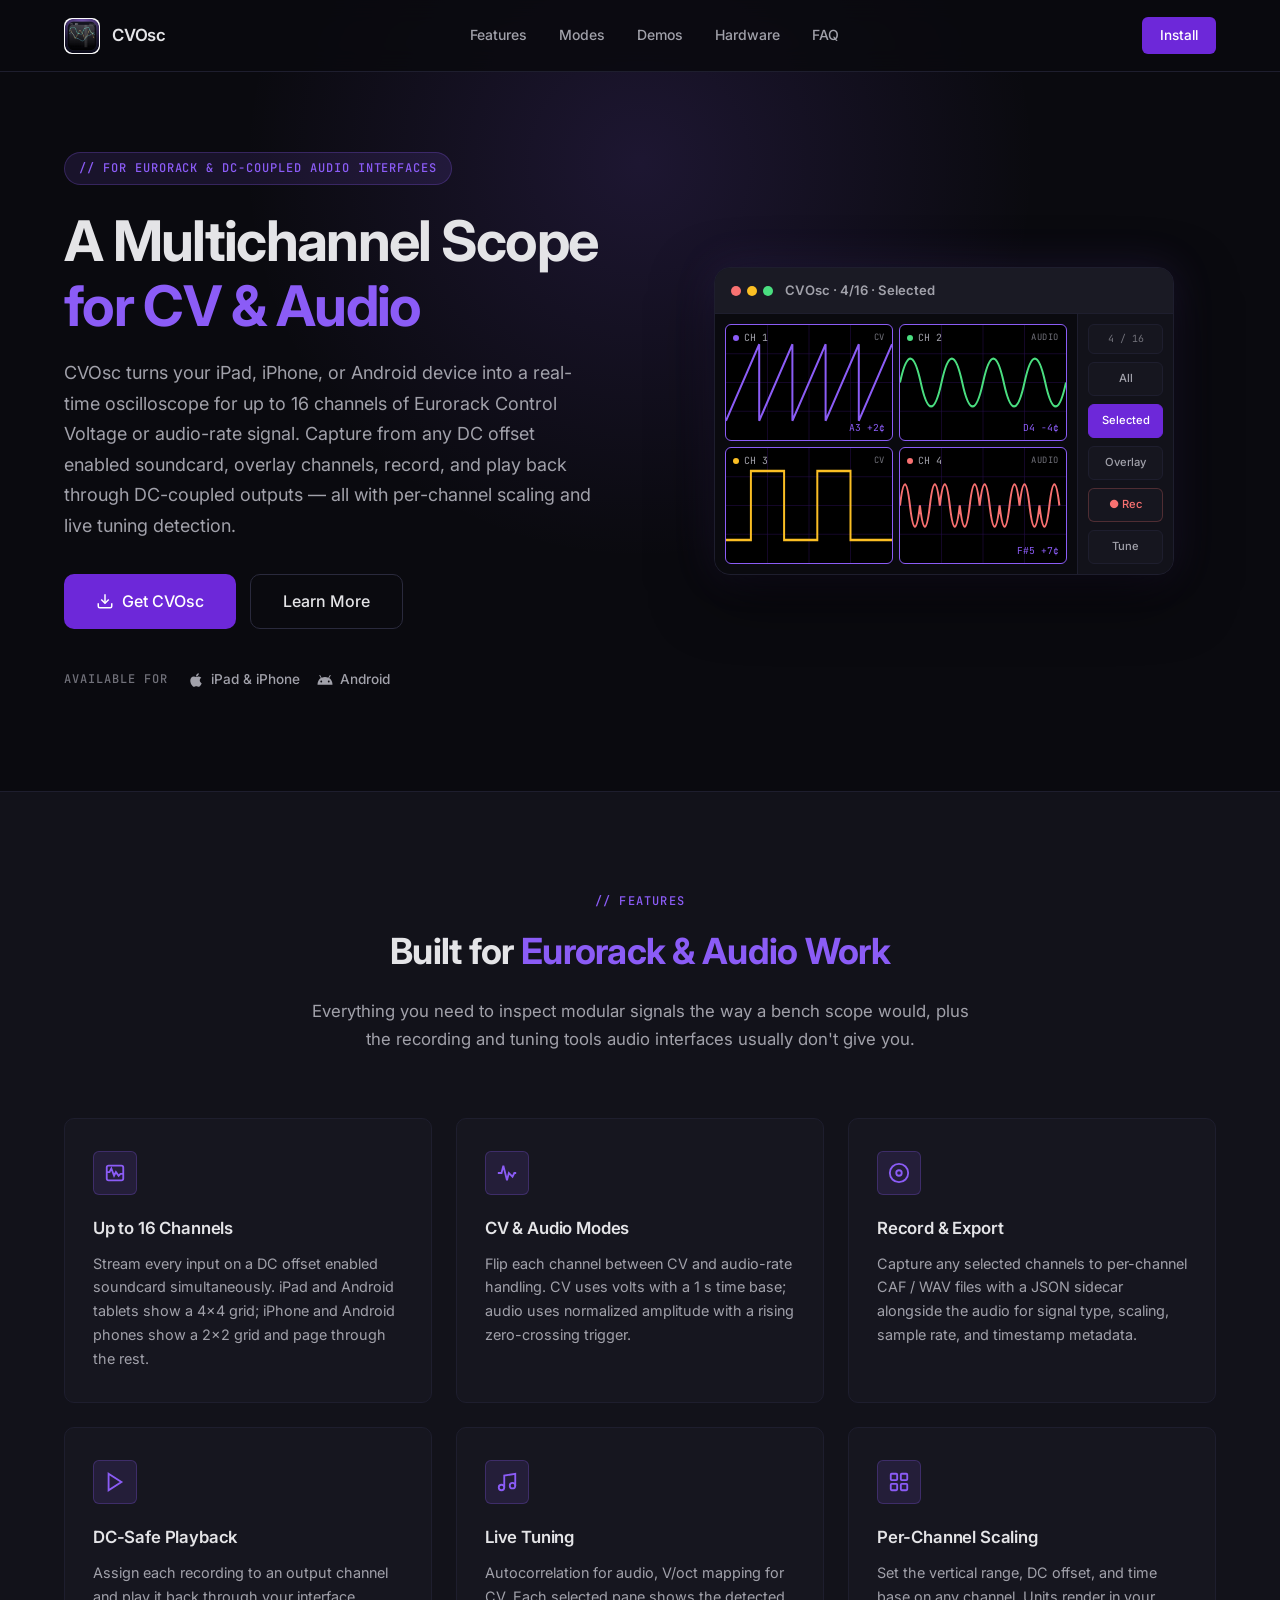
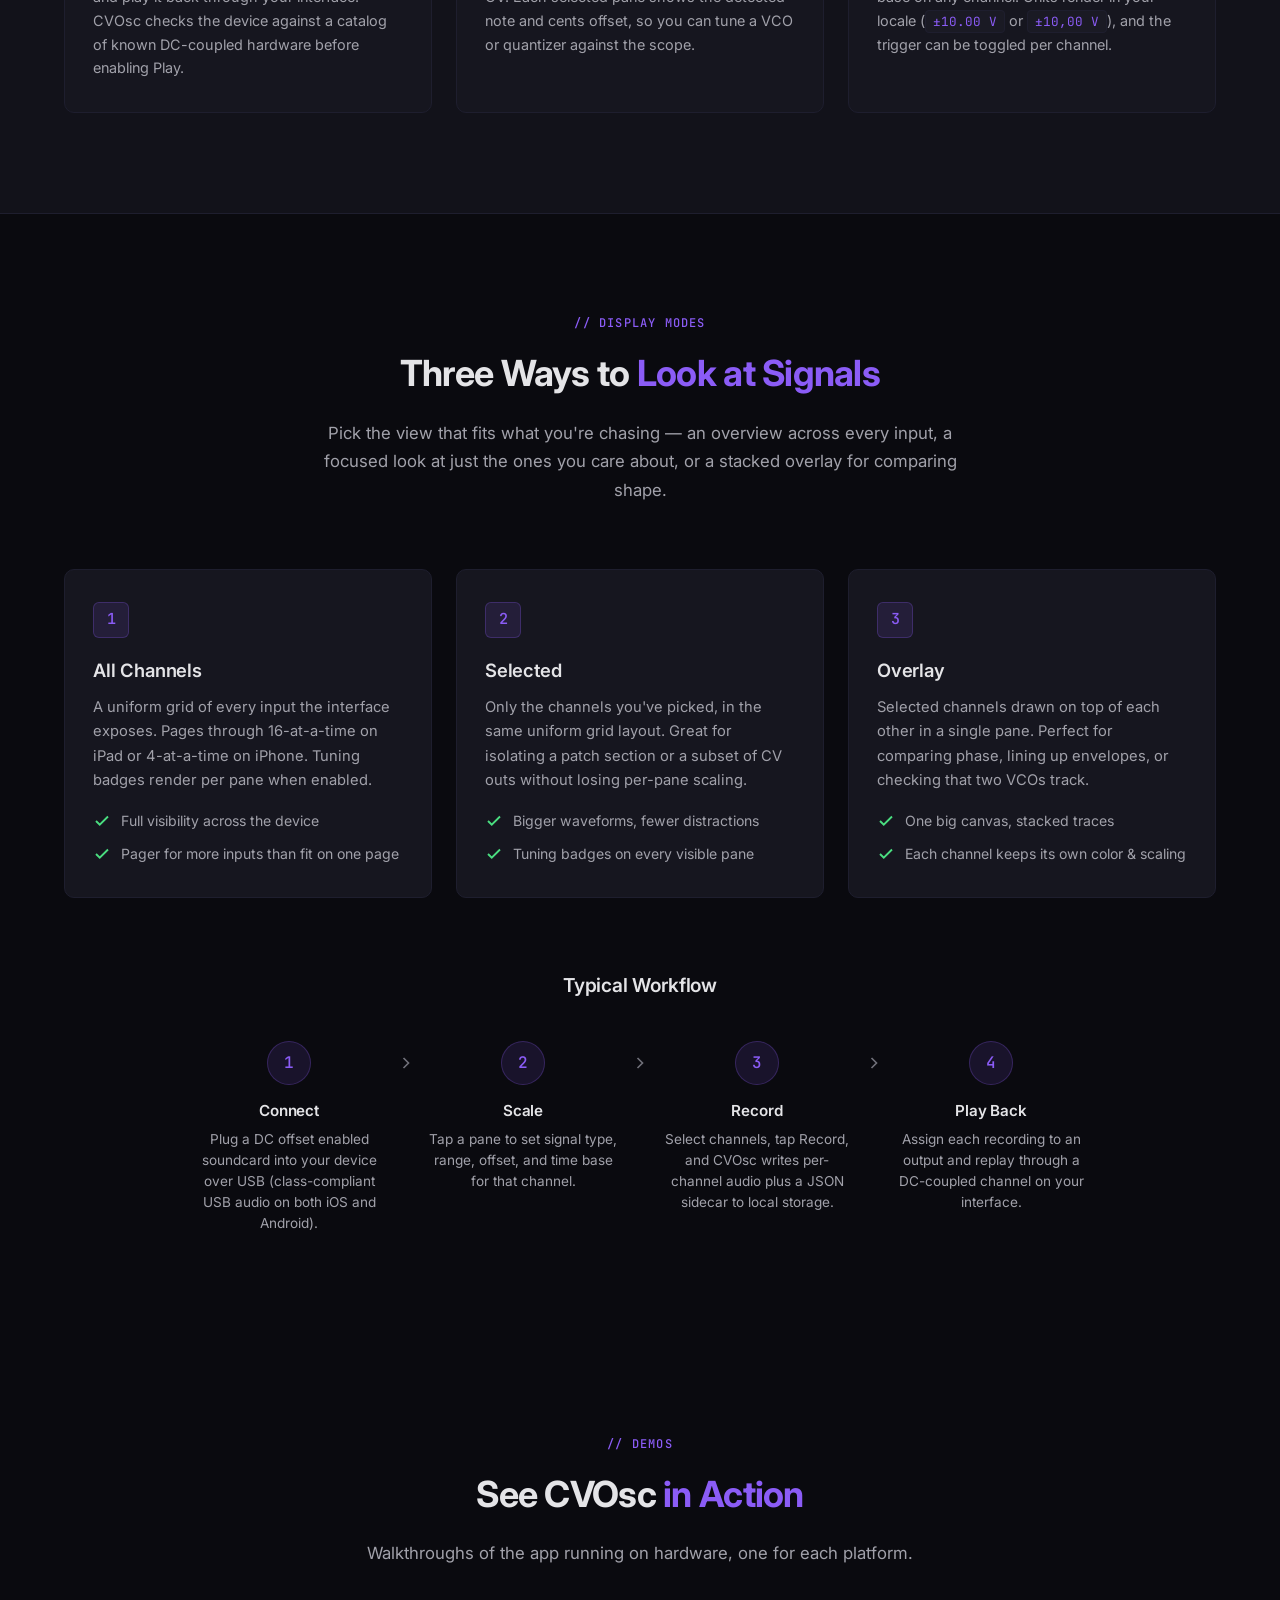
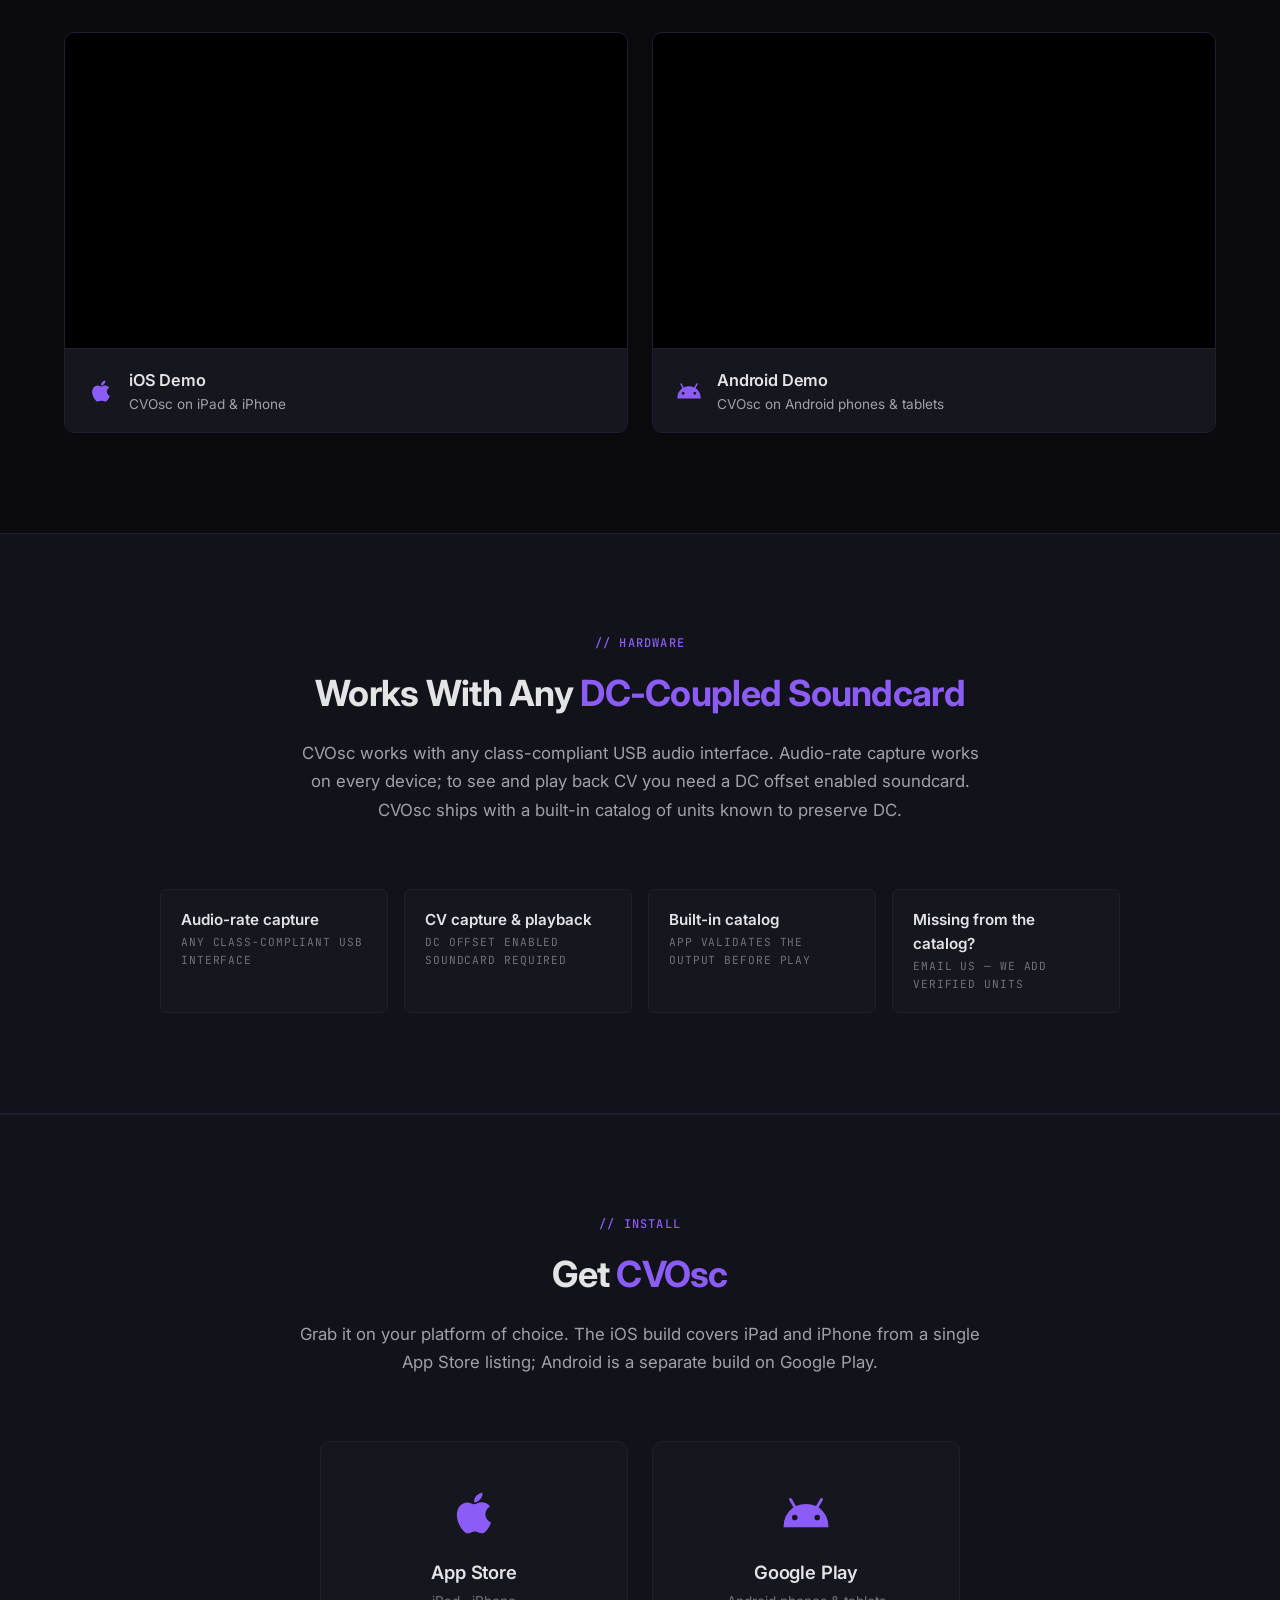
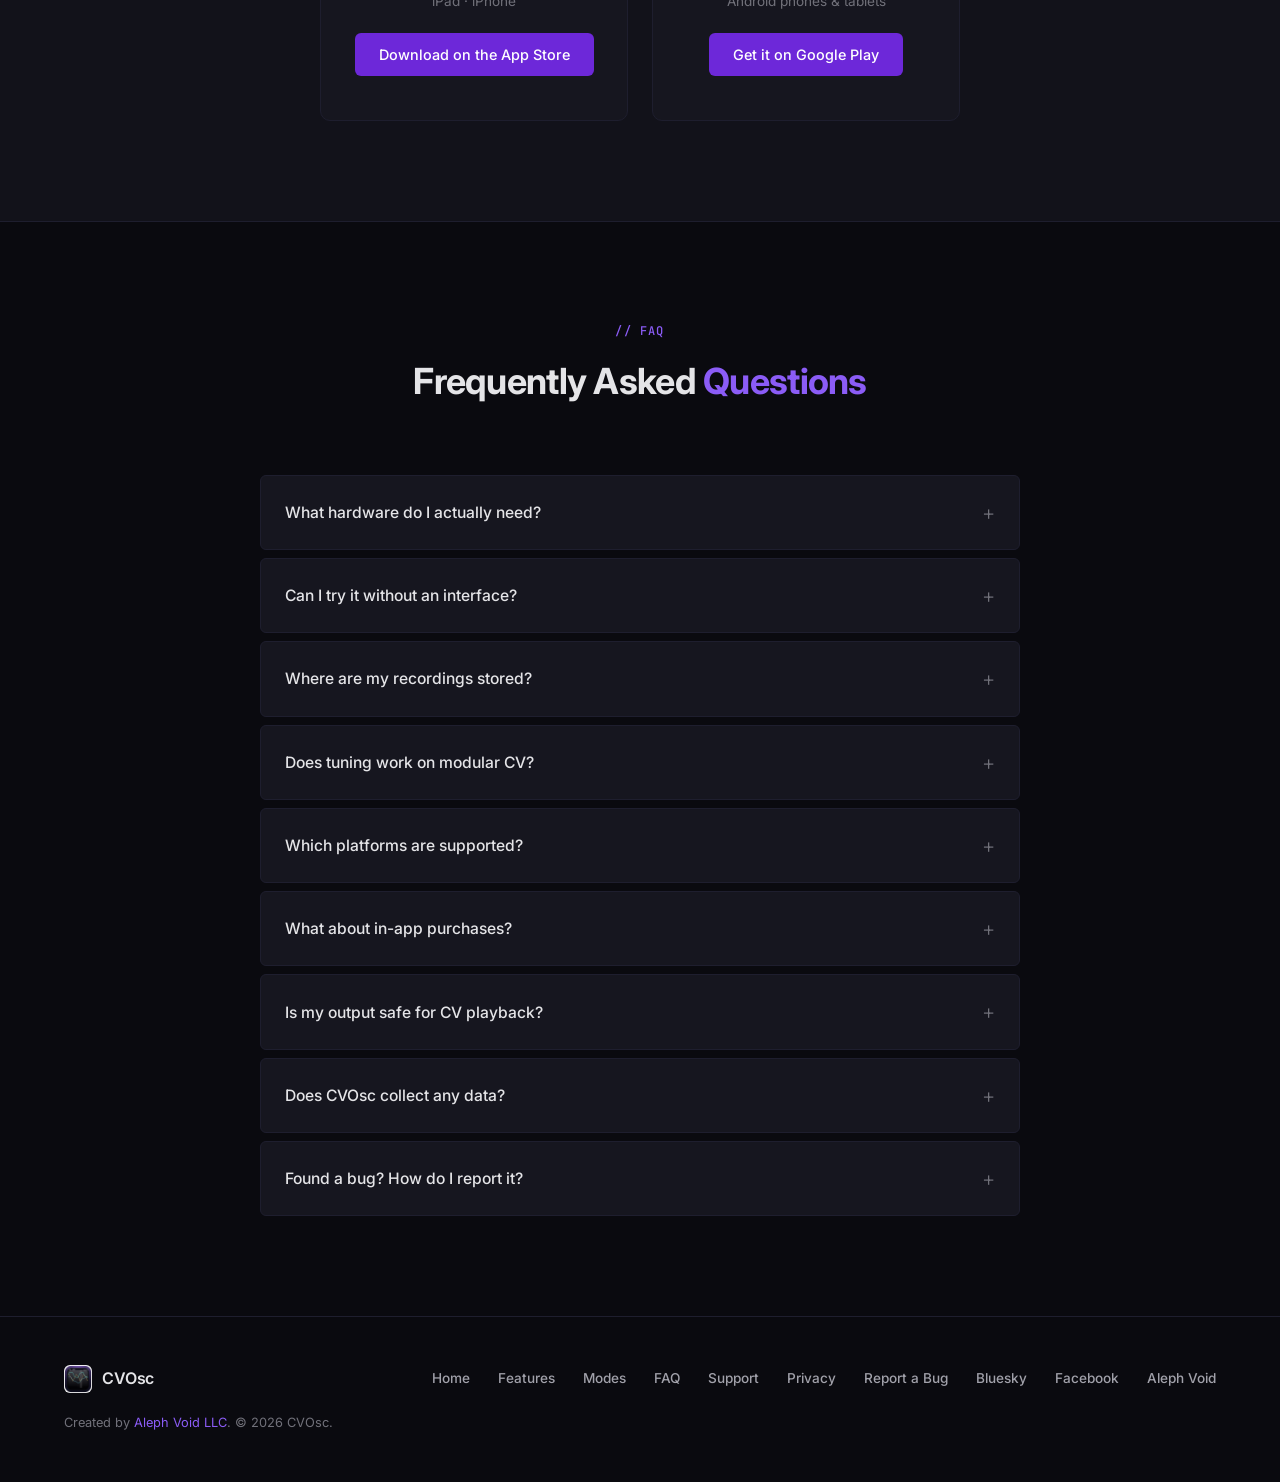
==== commit 69430e9f: "Fixing Opengraph image" ====
--- a/index.html
+++ b/index.html
@@ -6,6 +6,25 @@
   <title>CVOsc &mdash; Multichannel Oscilloscope for CV &amp; Audio</title>
   <meta name="description" content="A multichannel oscilloscope for Eurorack CV and audio work with DC offset enabled soundcards. Stream up to 16 CV or audio channels, record, play back through DC-coupled outputs, and detect tuning in real time. For iPadOS, iOS, and Android." />
   <link rel="icon" type="image/png" href="assets/img/app-icon.png" />
+
+  <!-- Open Graph (Facebook, Bluesky, LinkedIn, etc.) -->
+  <meta property="og:type" content="website" />
+  <meta property="og:site_name" content="CVOsc" />
+  <meta property="og:url" content="https://cvosc.com/" />
+  <meta property="og:title" content="CVOsc — Multichannel Oscilloscope for CV &amp; Audio" />
+  <meta property="og:description" content="A multichannel oscilloscope for Eurorack CV and audio work with DC offset enabled soundcards. Stream up to 16 CV or audio channels, record, play back, and detect tuning in real time." />
+  <meta property="og:image" content="https://cvosc.com/assets/img/app-icon.png" />
+  <meta property="og:image:type" content="image/png" />
+  <meta property="og:image:width" content="1024" />
+  <meta property="og:image:height" content="1024" />
+  <meta property="og:image:alt" content="CVOsc app icon" />
+
+  <!-- Twitter Card -->
+  <meta name="twitter:card" content="summary" />
+  <meta name="twitter:title" content="CVOsc — Multichannel Oscilloscope for CV &amp; Audio" />
+  <meta name="twitter:description" content="A multichannel oscilloscope for Eurorack CV and audio with DC offset enabled soundcards. Up to 16 channels, recording, DC-safe playback, and live tuning." />
+  <meta name="twitter:image" content="https://cvosc.com/assets/img/app-icon.png" />
+  <meta name="twitter:image:alt" content="CVOsc app icon" />
   <link rel="preconnect" href="https://fonts.googleapis.com" />
   <link rel="preconnect" href="https://fonts.gstatic.com" crossorigin />
   <link href="https://fonts.googleapis.com/css2?family=Inter:wght@300;400;500;600;700&family=JetBrains+Mono:wght@400;500&display=swap" rel="stylesheet" />
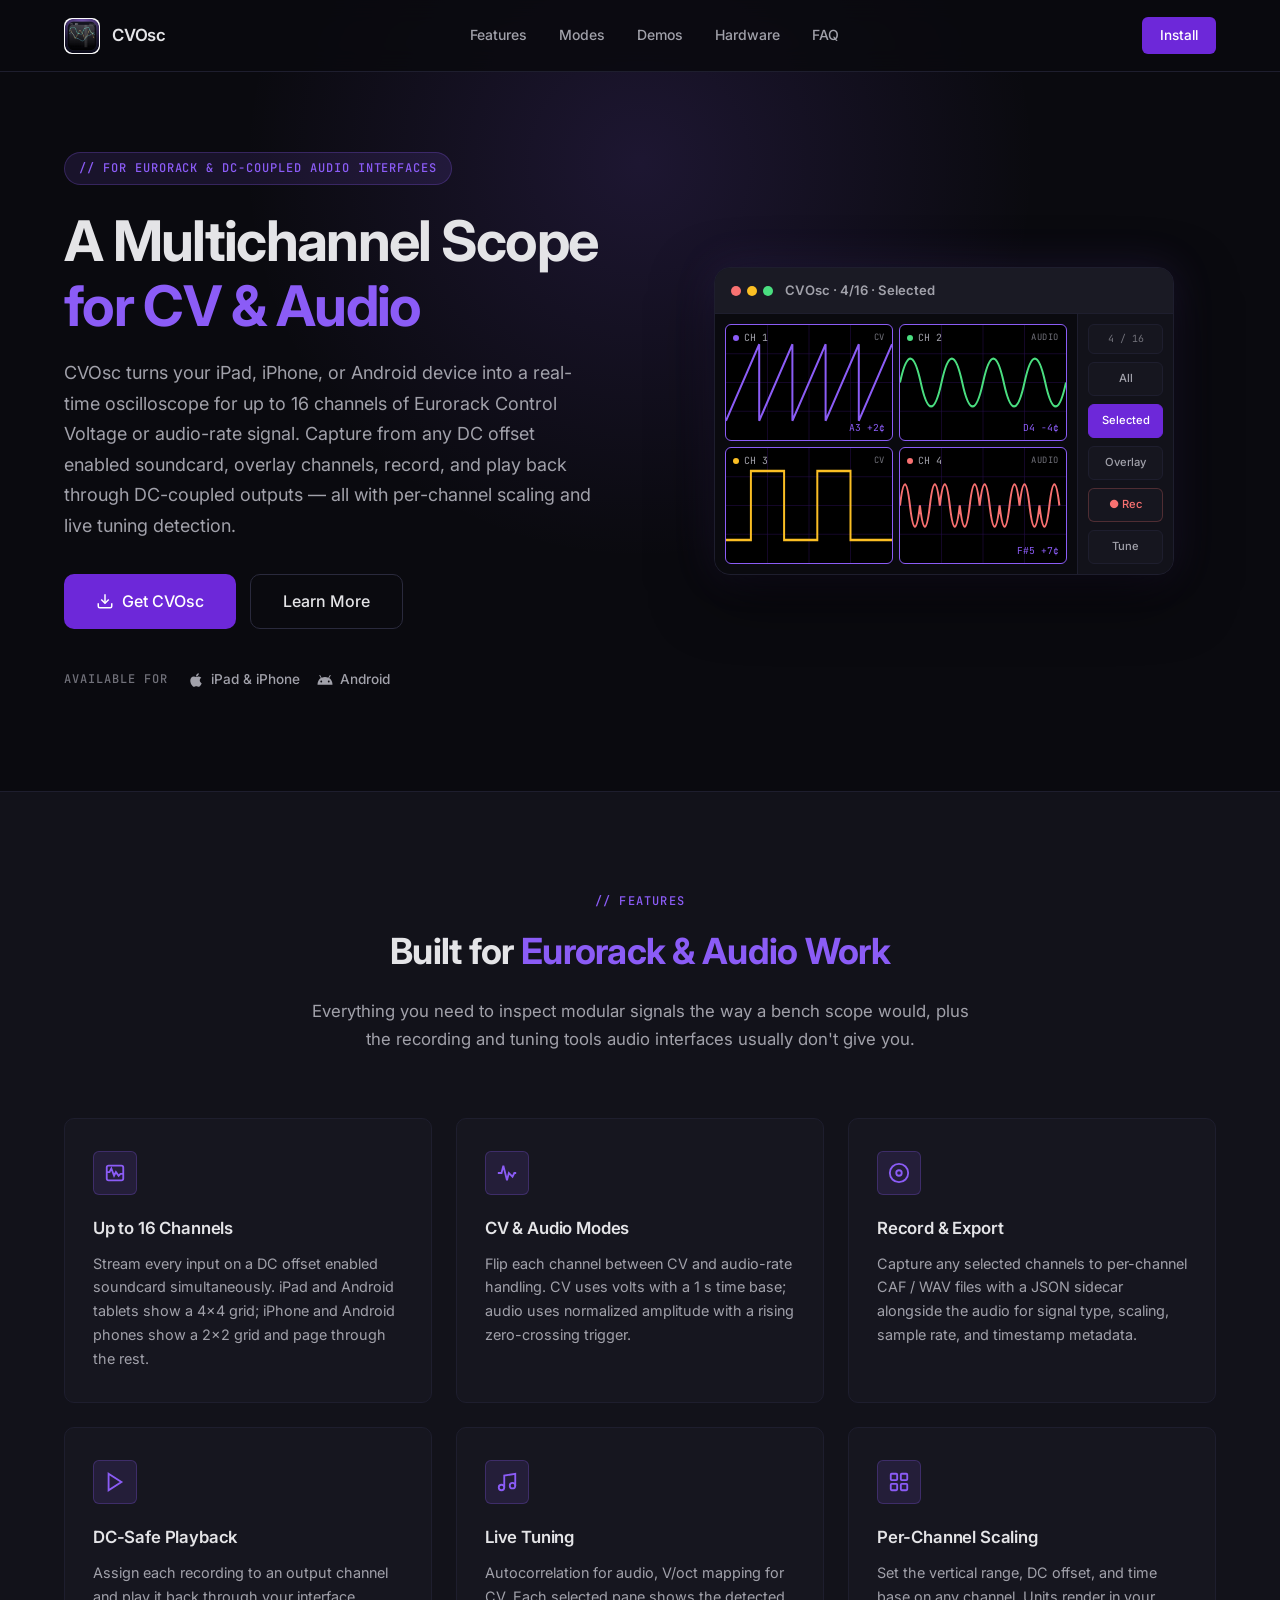
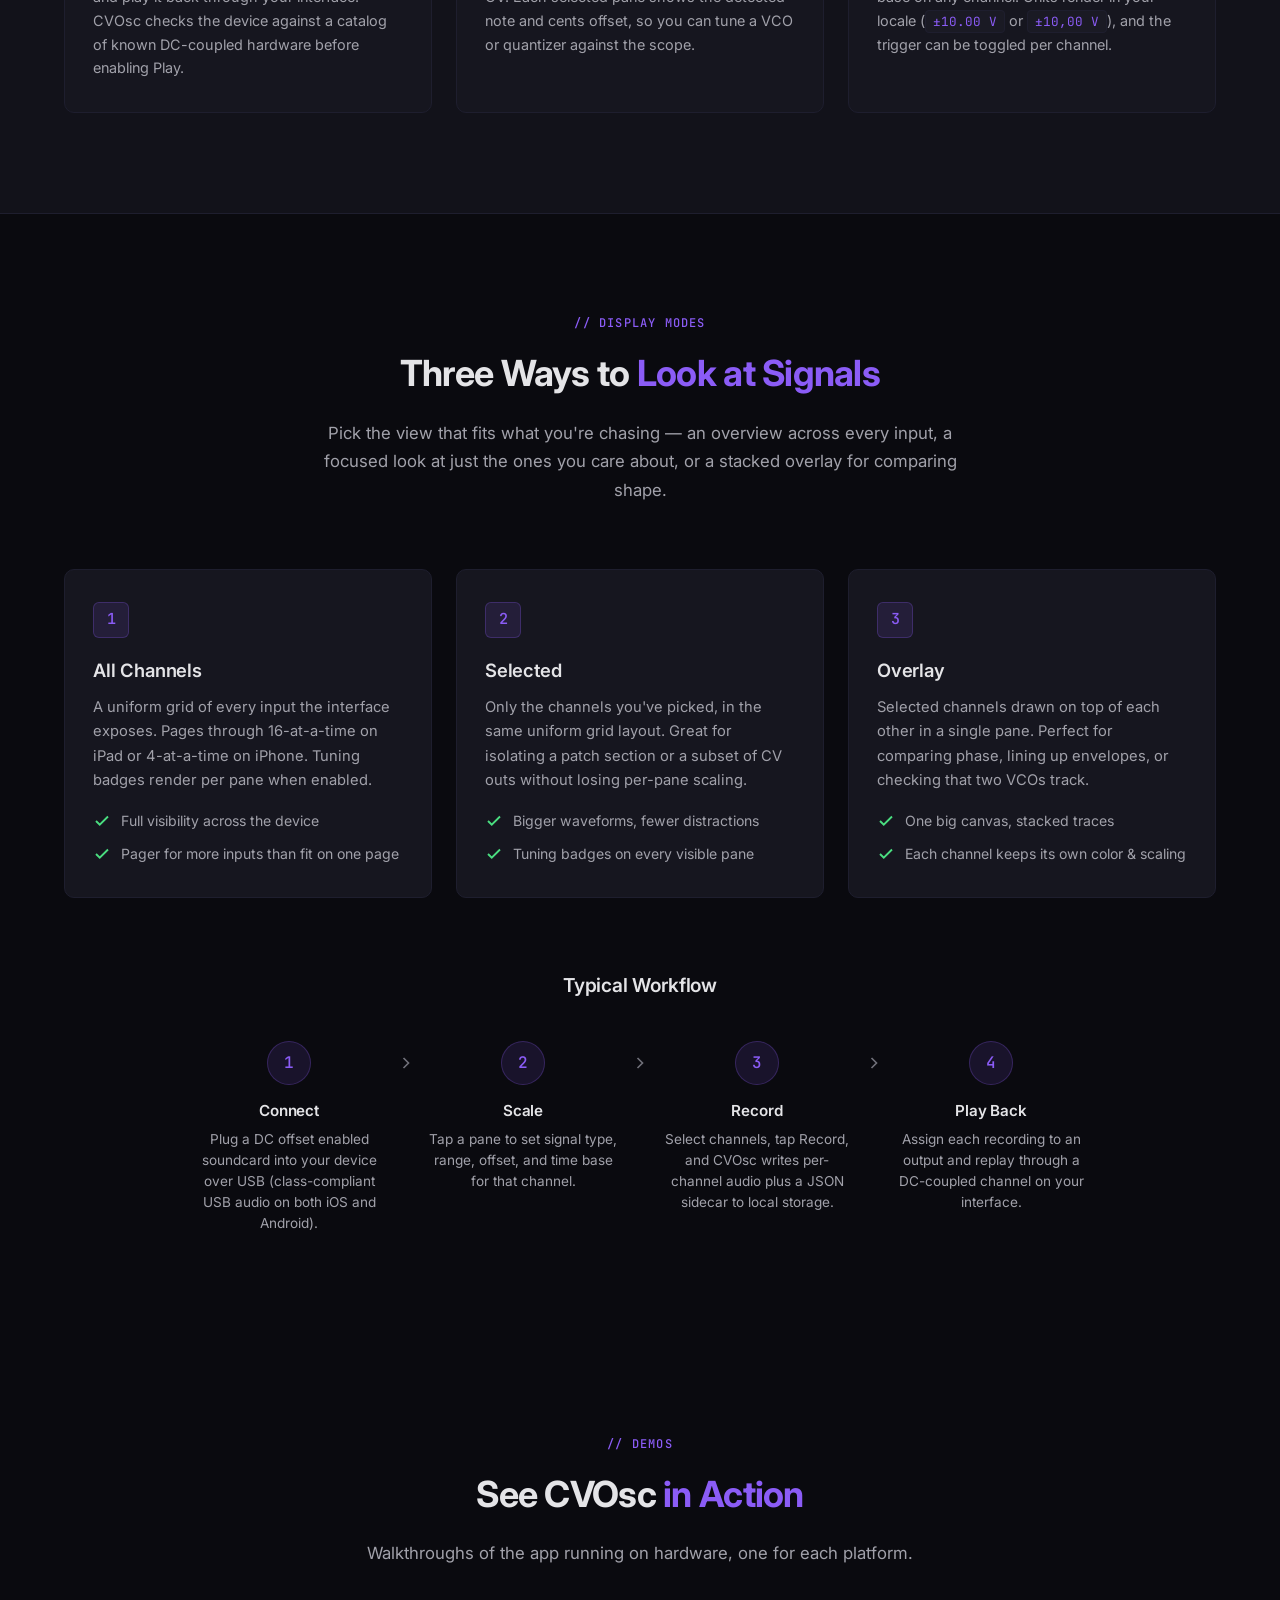
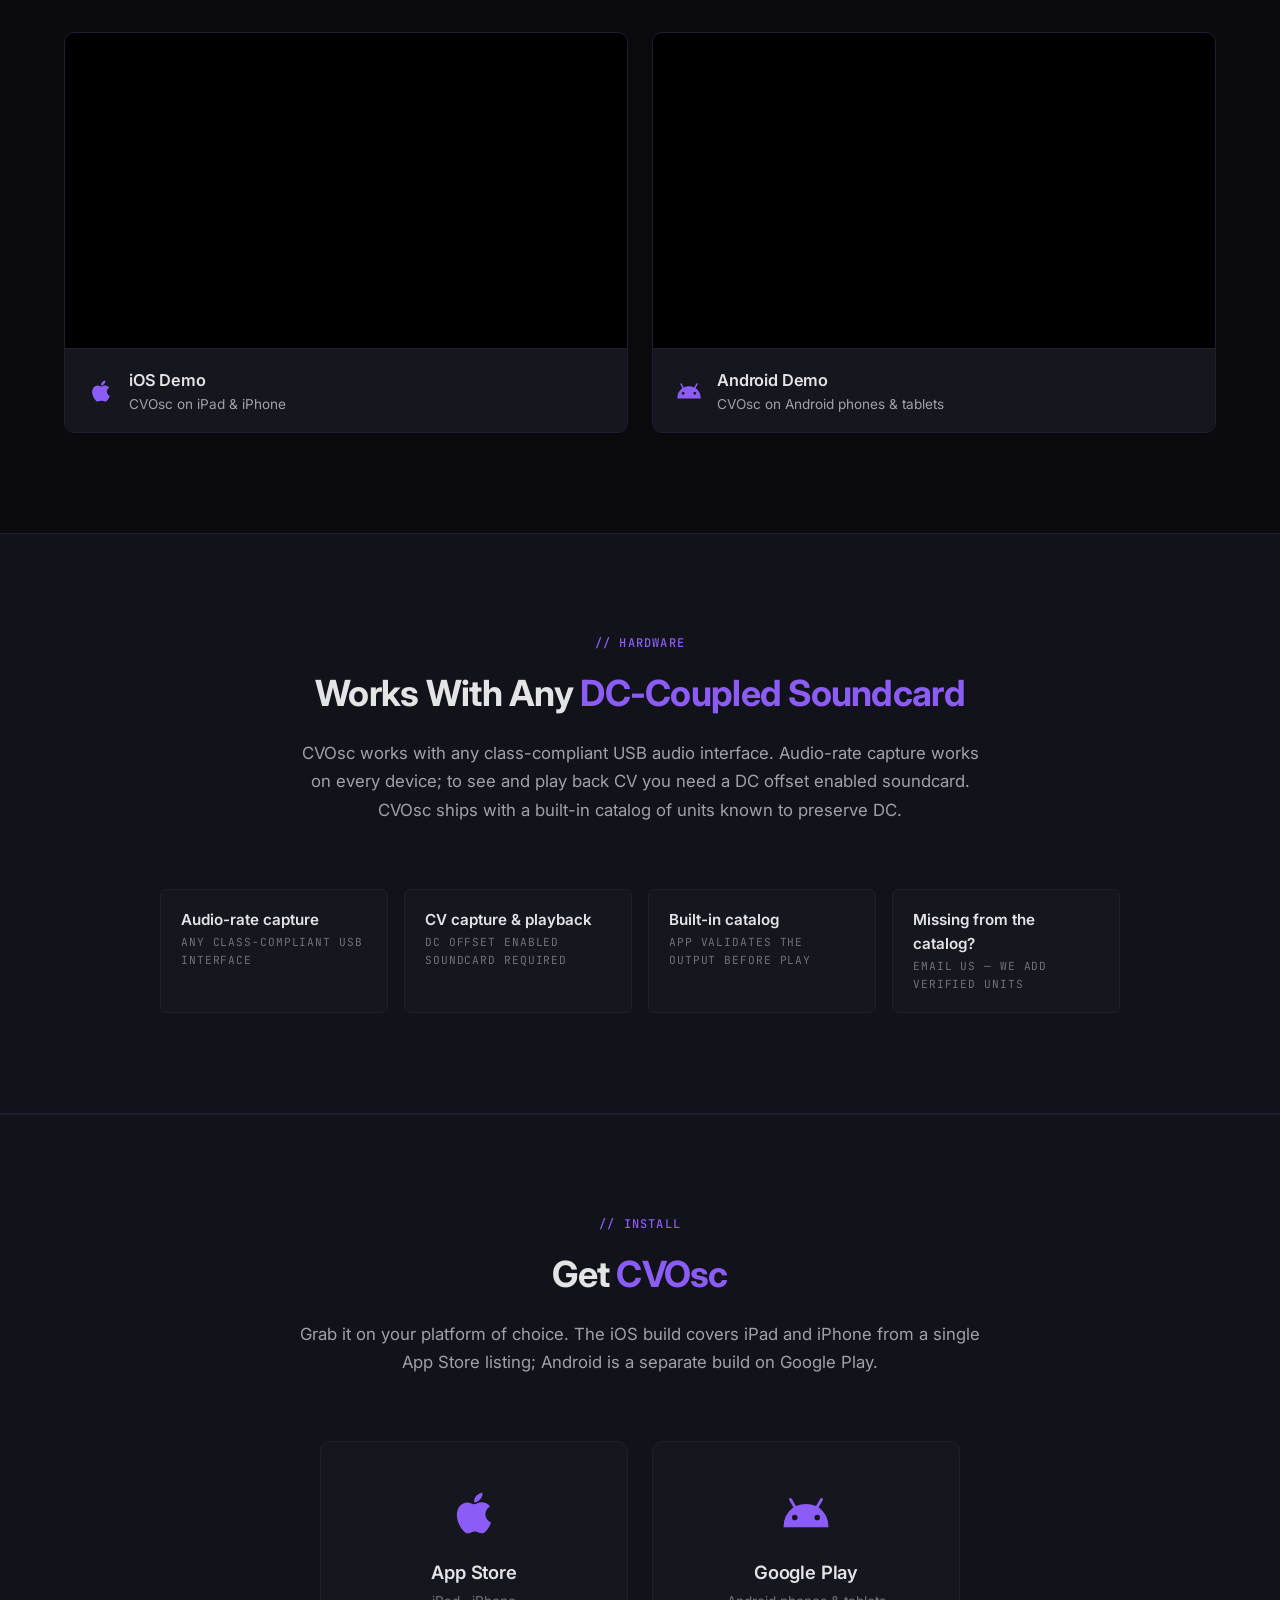
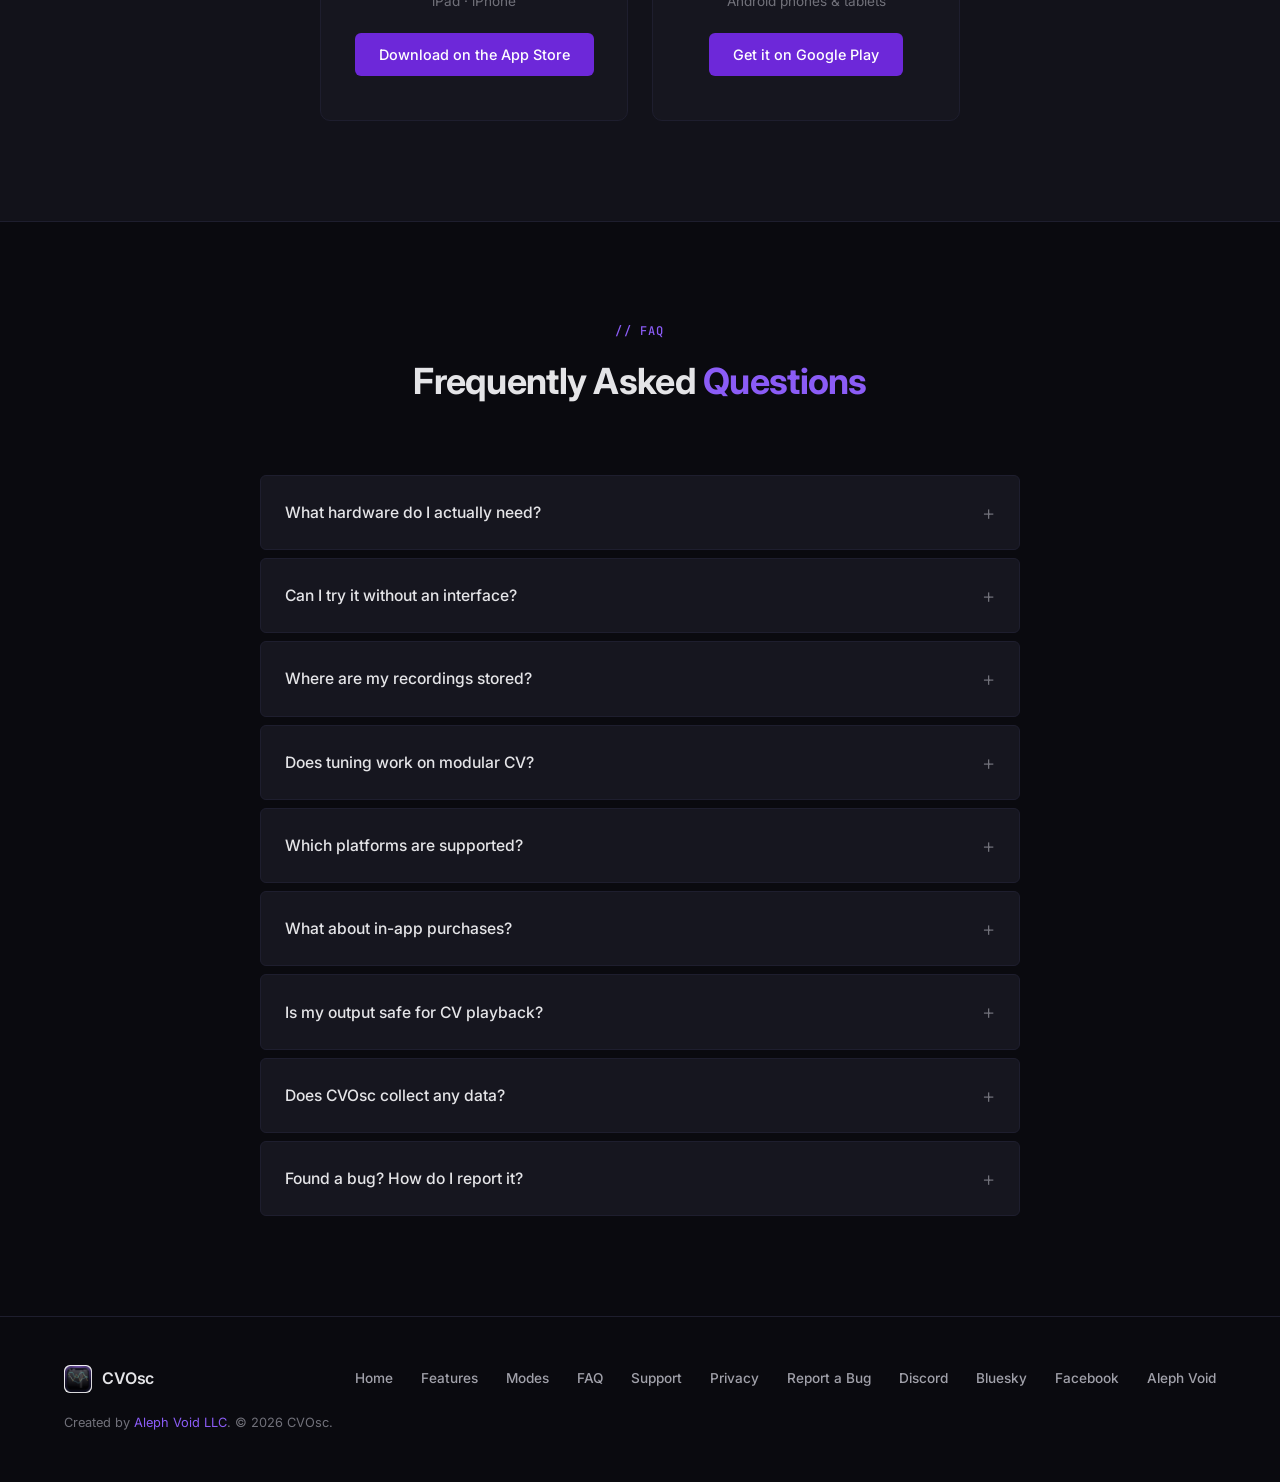
==== commit c6e33f29: "Adding discord link" ====
--- a/index.html
+++ b/index.html
@@ -421,7 +421,7 @@
         <p>Grab it on your platform of choice. The iOS build covers iPad and iPhone from a single App Store listing; Android is a separate build on Google Play.</p>
       </div>
       <div class="install-grid">
-        <a href="https://apps.apple.com/app/cvosc" target="_blank" rel="noopener" class="install-card">
+        <a href="https://apps.apple.com/us/app/cvosc/id6767967087" target="_blank" rel="noopener" class="install-card">
           <svg class="install-platform-icon" viewBox="0 0 24 24" fill="currentColor"><path d="M17.05 20.28c-.98.95-2.05.8-3.08.35-1.09-.46-2.09-.48-3.24 0-1.44.62-2.2.44-3.06-.35C2.79 15.25 3.51 7.59 9.05 7.31c1.35.07 2.29.74 3.08.8 1.18-.24 2.31-.93 3.57-.84 1.51.12 2.65.72 3.4 1.8-3.12 1.87-2.38 5.98.48 7.13-.57 1.5-1.31 2.99-2.54 4.09zM12.03 7.25c-.15-2.23 1.66-4.07 3.74-4.25.29 2.58-2.34 4.5-3.74 4.25z"/></svg>
           <h3>App Store</h3>
           <p>iPad &middot; iPhone</p>
@@ -501,6 +501,7 @@
           <a href="support.html">Support</a>
           <a href="privacy.html">Privacy</a>
           <a href="https://github.com/aleph-void/cvosc.com/issues" target="_blank" rel="noopener">Report a Bug</a>
+          <a href="https://discord.gg/vvm3Gt4x" target="_blank" rel="noopener">Discord</a>
           <a href="https://bsky.app/profile/cvosc.bsky.social" target="_blank" rel="noopener">Bluesky</a>
           <a href="https://www.facebook.com/profile.php?id=61589835001064" target="_blank" rel="noopener">Facebook</a>
           <a href="https://alephvoid.com" target="_blank" rel="noopener">Aleph Void</a>
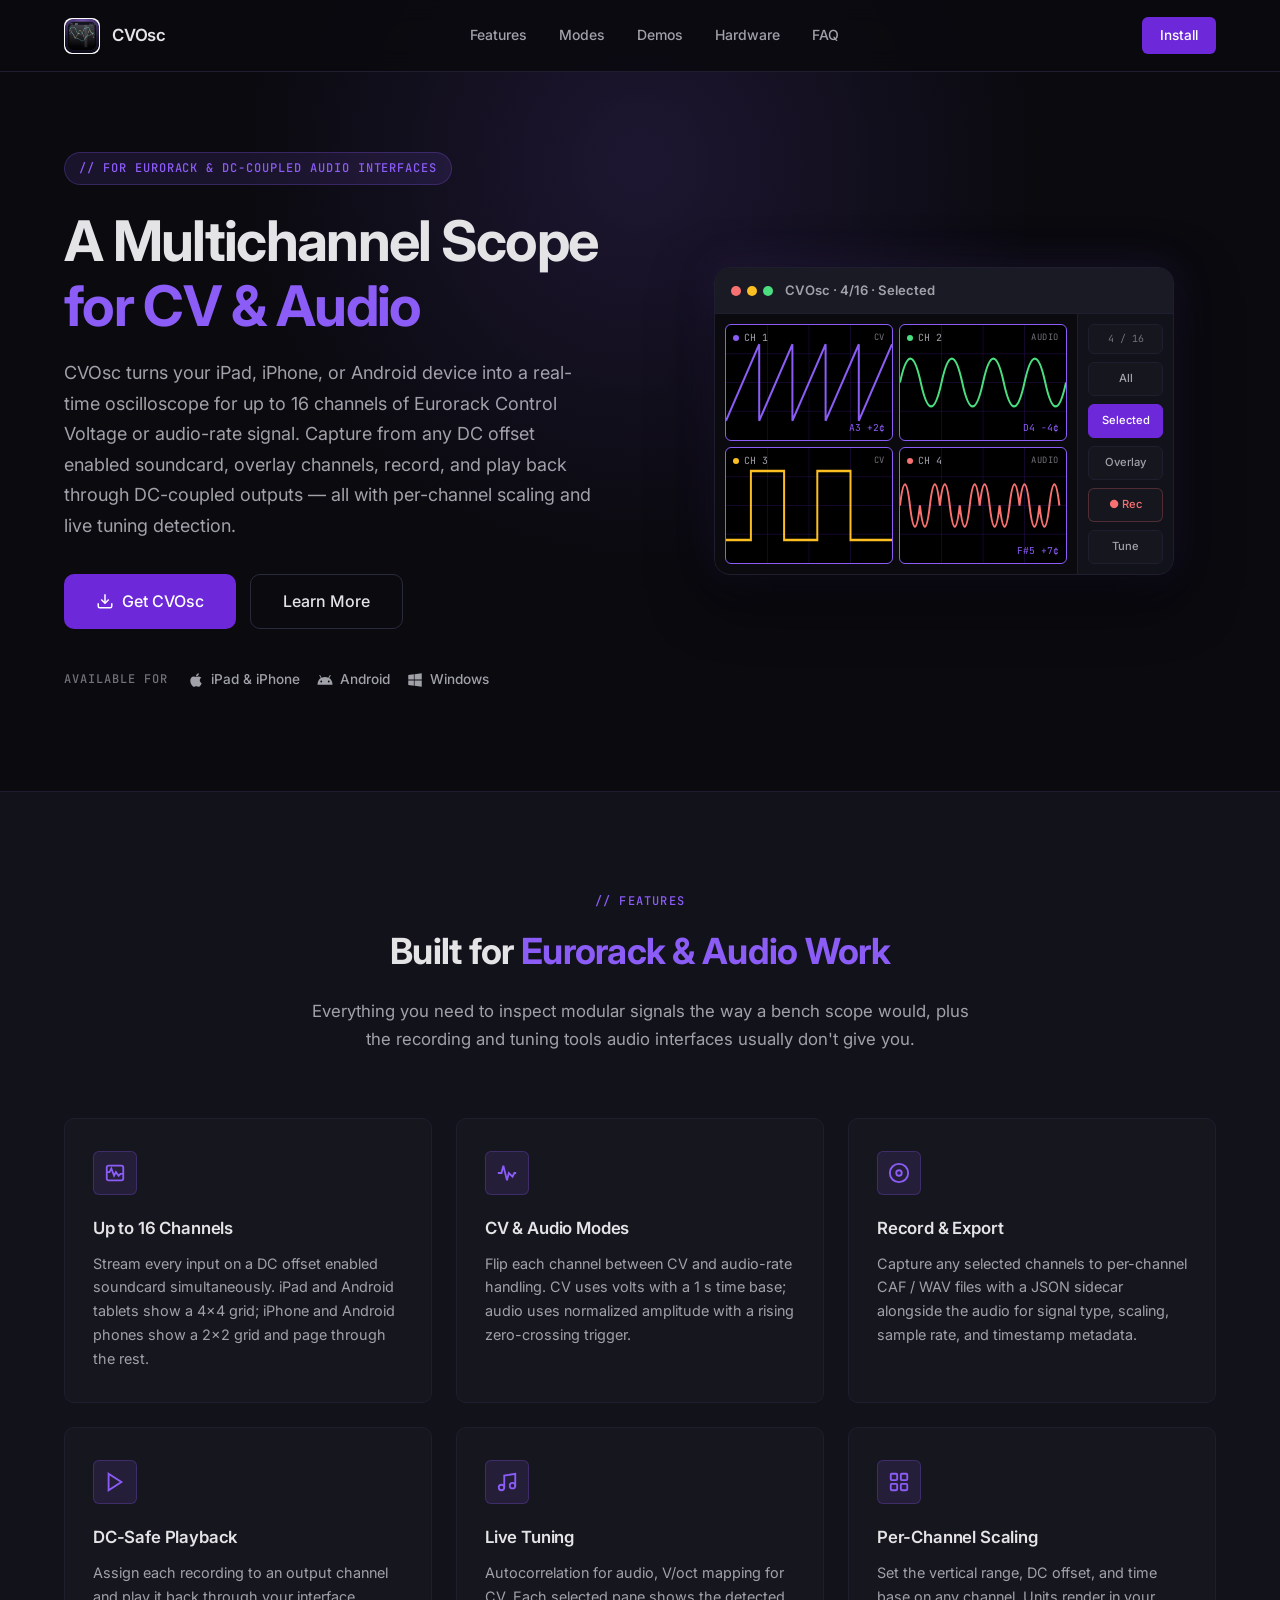
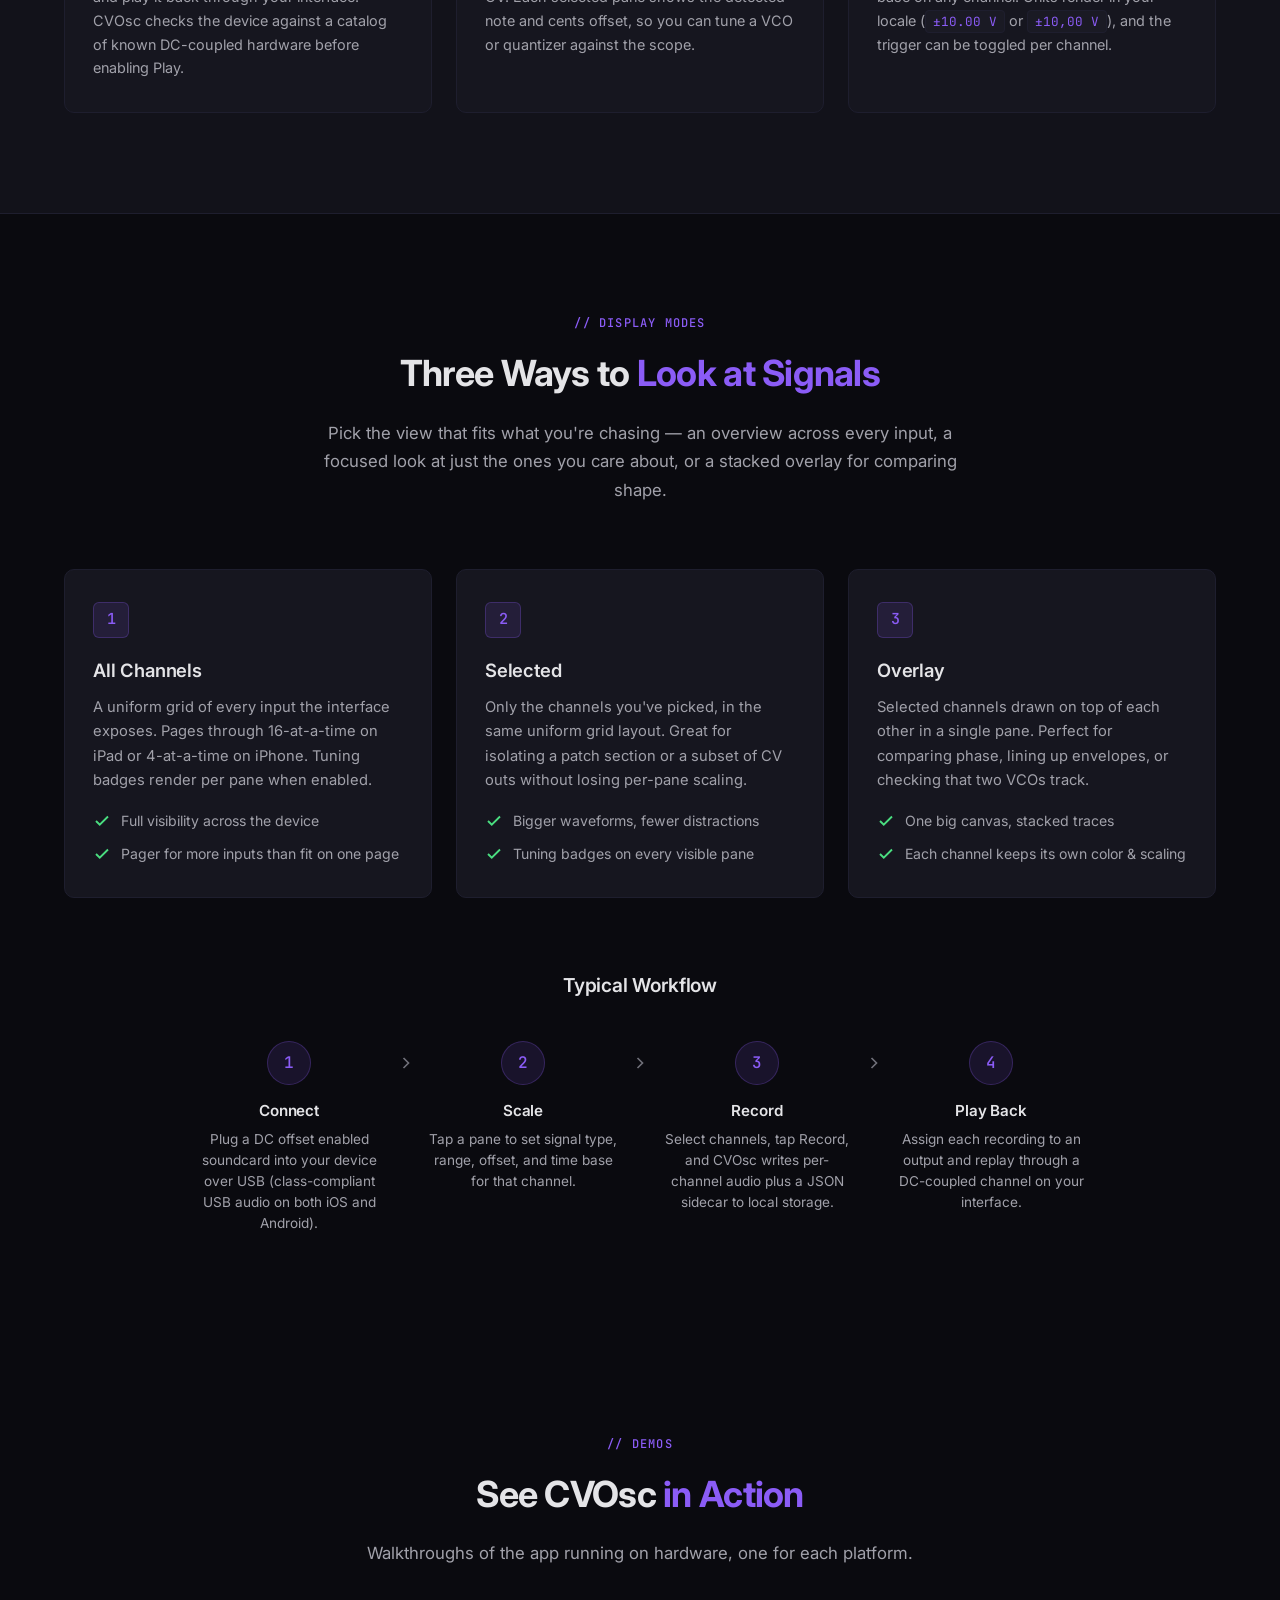
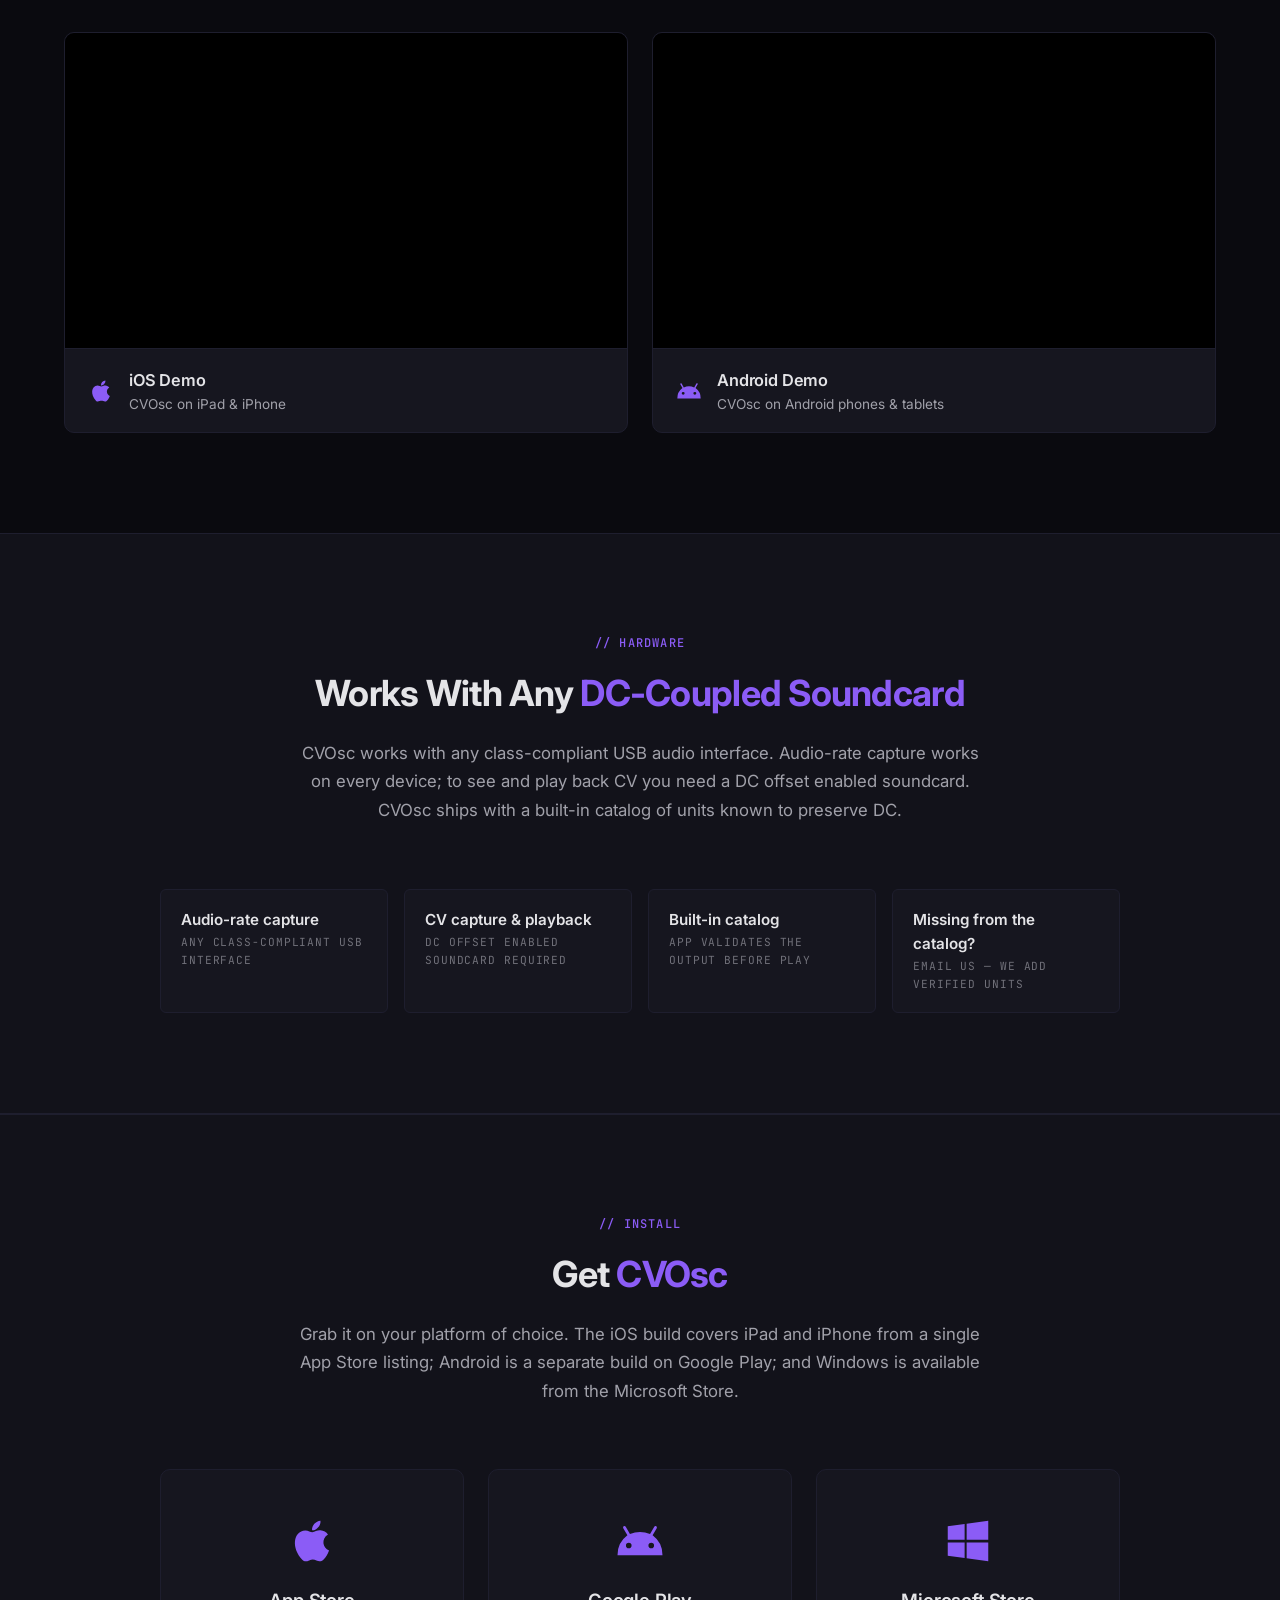
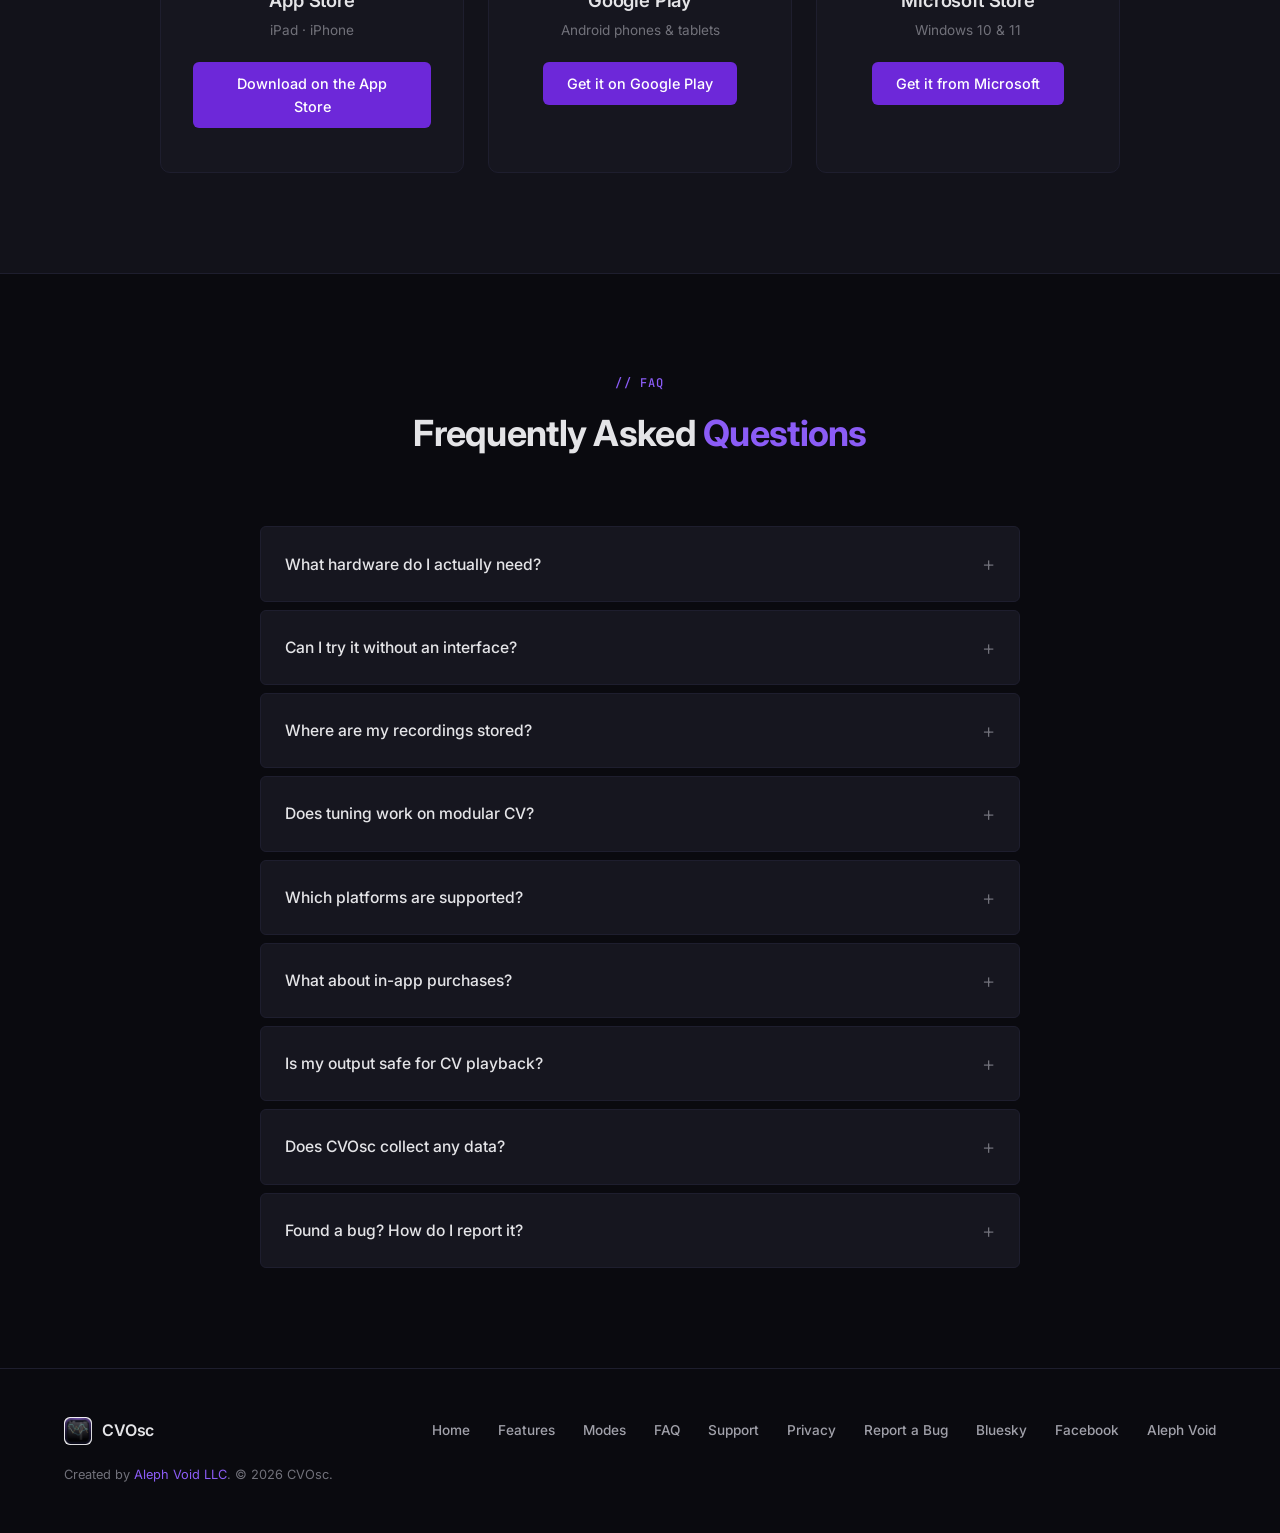
==== commit c4c19c1d: "Adding microsoft store link" ====
--- a/index.html
+++ b/index.html
@@ -15,8 +15,8 @@
   <meta property="og:description" content="A multichannel oscilloscope for Eurorack CV and audio work with DC offset enabled soundcards. Stream up to 16 CV or audio channels, record, play back, and detect tuning in real time." />
   <meta property="og:image" content="https://cvosc.com/assets/img/app-icon.png" />
   <meta property="og:image:type" content="image/png" />
-  <meta property="og:image:width" content="1024" />
-  <meta property="og:image:height" content="1024" />
+  <meta property="og:image:width" content="256" />
+  <meta property="og:image:height" content="256" />
   <meta property="og:image:alt" content="CVOsc app icon" />
 
   <!-- Twitter Card -->
@@ -92,6 +92,10 @@
               <svg viewBox="0 0 24 24" fill="currentColor"><path d="M17.6 9.48l1.84-3.18c.16-.31.04-.69-.26-.85-.29-.15-.65-.06-.83.22l-1.88 3.24a11.43 11.43 0 0 0-8.94 0L5.65 5.67c-.19-.29-.58-.38-.87-.2-.27.18-.37.54-.22.83L6.4 9.48A10.9 10.9 0 0 0 2 18.33h20a10.9 10.9 0 0 0-4.4-8.85zM7 15.25a1.25 1.25 0 1 1 0-2.5 1.25 1.25 0 0 1 0 2.5zm10 0a1.25 1.25 0 1 1 0-2.5 1.25 1.25 0 0 1 0 2.5z"/></svg>
               <span>Android</span>
             </div>
+            <div class="platform-icon" title="Windows">
+              <svg viewBox="0 0 24 24" fill="currentColor"><path d="M3 5.49L10.5 4.46V11.4H3V5.49zM3 18.51L10.5 19.54V12.7H3V18.51zM11.4 4.33L21 3V11.4H11.4V4.33zM11.4 19.67L21 21V12.7H11.4V19.67z"/></svg>
+              <span>Windows</span>
+            </div>
           </div>
         </div>
       </div>
@@ -418,10 +422,10 @@
       <div class="section-header">
         <span class="section-label">// Install</span>
         <h2>Get <span class="text-gradient">CVOsc</span></h2>
-        <p>Grab it on your platform of choice. The iOS build covers iPad and iPhone from a single App Store listing; Android is a separate build on Google Play.</p>
+        <p>Grab it on your platform of choice. The iOS build covers iPad and iPhone from a single App Store listing; Android is a separate build on Google Play; and Windows is available from the Microsoft Store.</p>
       </div>
       <div class="install-grid">
-        <a href="https://apps.apple.com/us/app/cvosc/id6767967087" target="_blank" rel="noopener" class="install-card">
+        <a href="https://apps.apple.com/app/cvosc" target="_blank" rel="noopener" class="install-card">
           <svg class="install-platform-icon" viewBox="0 0 24 24" fill="currentColor"><path d="M17.05 20.28c-.98.95-2.05.8-3.08.35-1.09-.46-2.09-.48-3.24 0-1.44.62-2.2.44-3.06-.35C2.79 15.25 3.51 7.59 9.05 7.31c1.35.07 2.29.74 3.08.8 1.18-.24 2.31-.93 3.57-.84 1.51.12 2.65.72 3.4 1.8-3.12 1.87-2.38 5.98.48 7.13-.57 1.5-1.31 2.99-2.54 4.09zM12.03 7.25c-.15-2.23 1.66-4.07 3.74-4.25.29 2.58-2.34 4.5-3.74 4.25z"/></svg>
           <h3>App Store</h3>
           <p>iPad &middot; iPhone</p>
@@ -433,6 +437,12 @@
           <p>Android phones &amp; tablets</p>
           <span class="install-btn">Get it on Google Play</span>
         </a>
+        <a href="https://apps.microsoft.com/detail/9P4SMBRS15K0" target="_blank" rel="noopener" class="install-card">
+          <svg class="install-platform-icon" viewBox="0 0 24 24" fill="currentColor"><path d="M3 5.49L10.5 4.46V11.4H3V5.49zM3 18.51L10.5 19.54V12.7H3V18.51zM11.4 4.33L21 3V11.4H11.4V4.33zM11.4 19.67L21 21V12.7H11.4V19.67z"/></svg>
+          <h3>Microsoft Store</h3>
+          <p>Windows 10 &amp; 11</p>
+          <span class="install-btn">Get it from Microsoft</span>
+        </a>
       </div>
     </div>
   </section>
@@ -501,7 +511,6 @@
           <a href="support.html">Support</a>
           <a href="privacy.html">Privacy</a>
           <a href="https://github.com/aleph-void/cvosc.com/issues" target="_blank" rel="noopener">Report a Bug</a>
-          <a href="https://discord.gg/vvm3Gt4x" target="_blank" rel="noopener">Discord</a>
           <a href="https://bsky.app/profile/cvosc.bsky.social" target="_blank" rel="noopener">Bluesky</a>
           <a href="https://www.facebook.com/profile.php?id=61589835001064" target="_blank" rel="noopener">Facebook</a>
           <a href="https://alephvoid.com" target="_blank" rel="noopener">Aleph Void</a>
--- a/styles.css
+++ b/styles.css
@@ -868,9 +868,9 @@
 }
 .install-grid {
   display: grid;
-  grid-template-columns: 1fr 1fr;
+  grid-template-columns: repeat(3, 1fr);
   gap: 24px;
-  max-width: 640px;
+  max-width: 960px;
   margin: 0 auto;
 }
 .install-card {
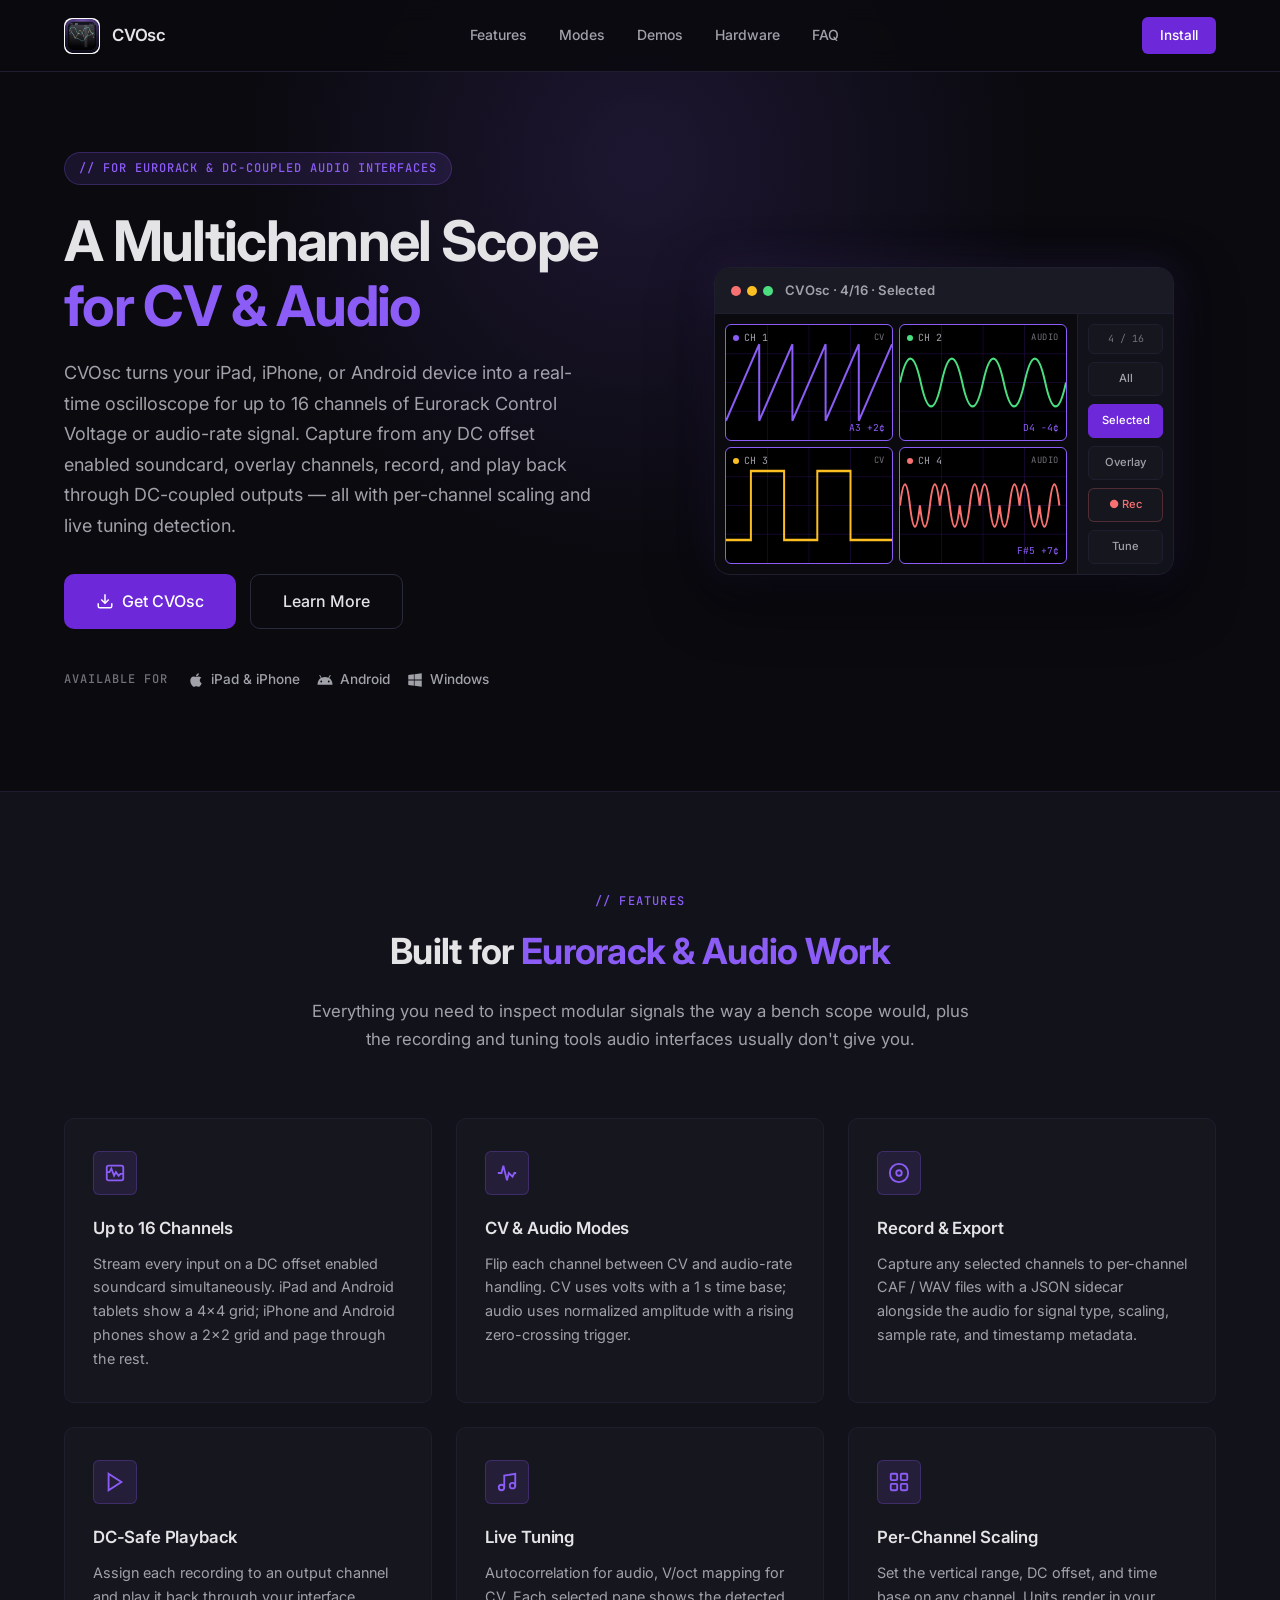
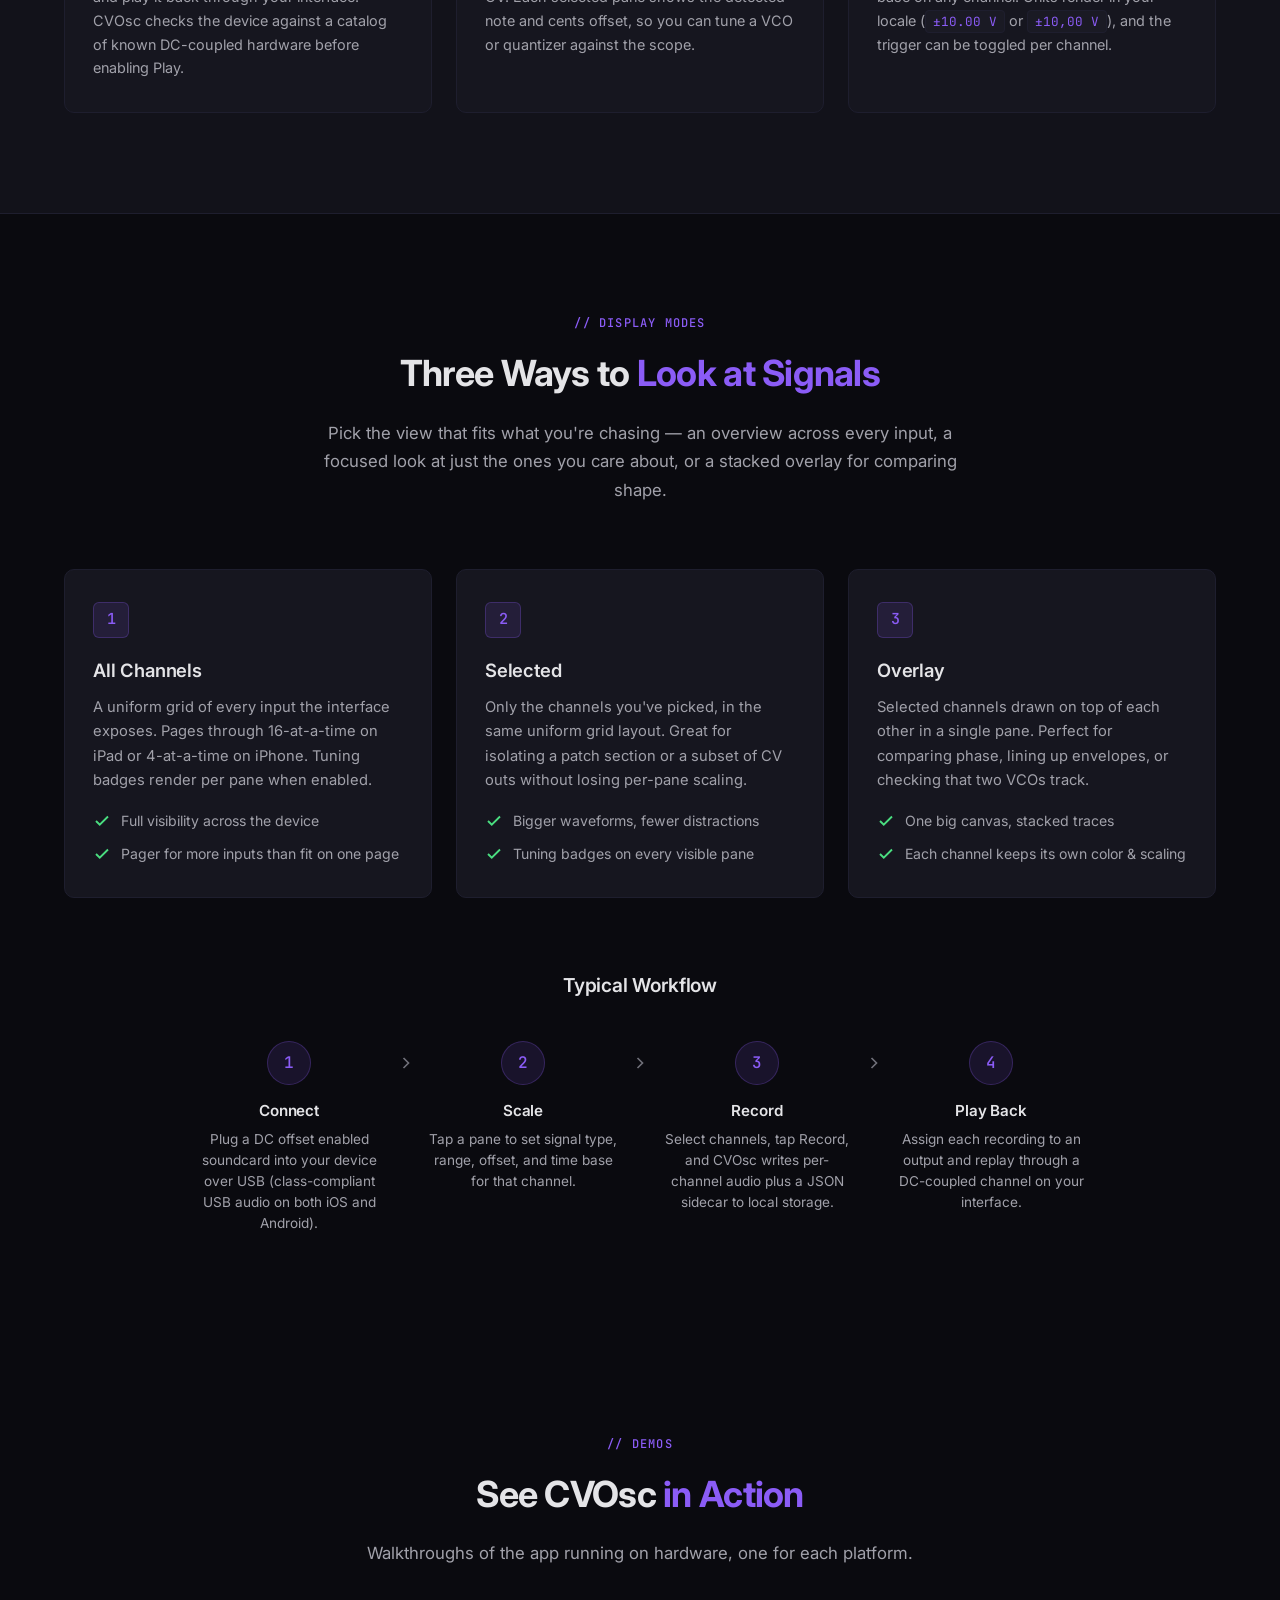
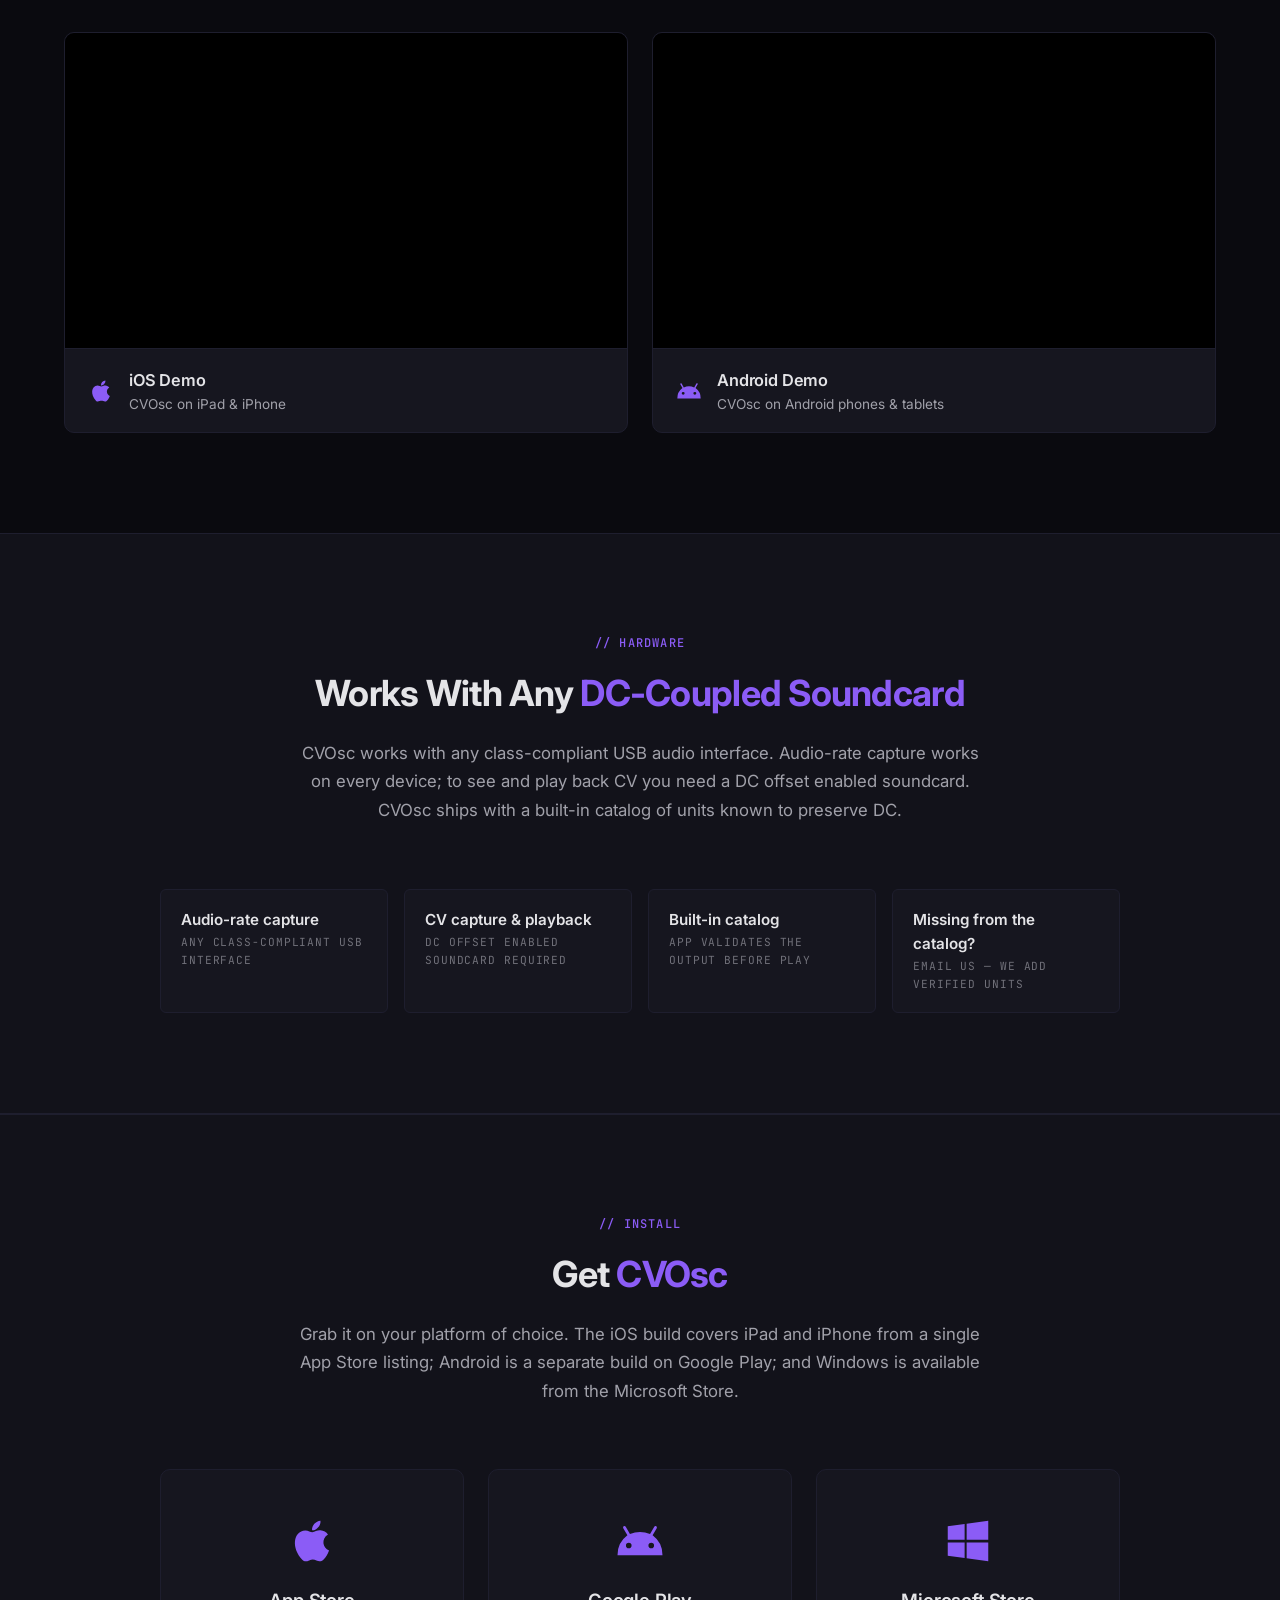
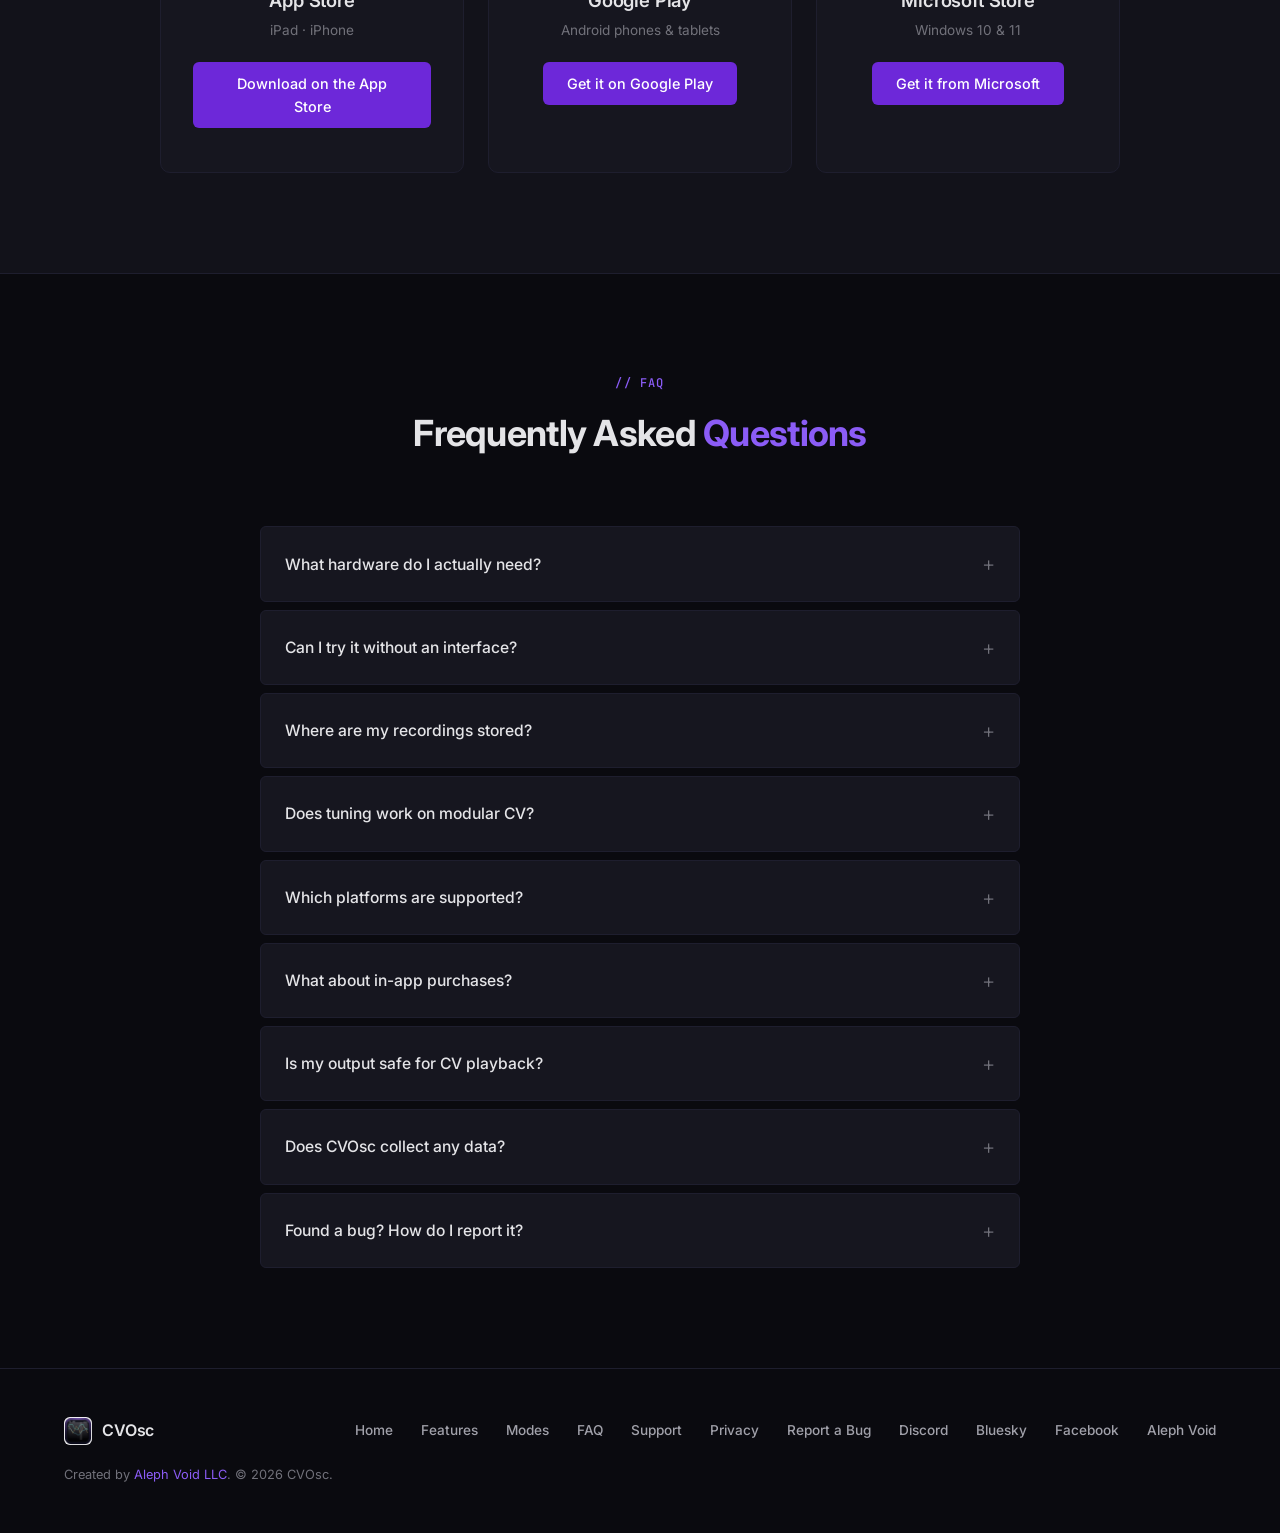
==== commit c27c4b88: "Merge branch 'main' of github.com:aleph-void/cvosc.com" ====
--- a/index.html
+++ b/index.html
@@ -15,8 +15,8 @@
   <meta property="og:description" content="A multichannel oscilloscope for Eurorack CV and audio work with DC offset enabled soundcards. Stream up to 16 CV or audio channels, record, play back, and detect tuning in real time." />
   <meta property="og:image" content="https://cvosc.com/assets/img/app-icon.png" />
   <meta property="og:image:type" content="image/png" />
-  <meta property="og:image:width" content="256" />
-  <meta property="og:image:height" content="256" />
+  <meta property="og:image:width" content="1024" />
+  <meta property="og:image:height" content="1024" />
   <meta property="og:image:alt" content="CVOsc app icon" />
 
   <!-- Twitter Card -->
@@ -425,7 +425,7 @@
         <p>Grab it on your platform of choice. The iOS build covers iPad and iPhone from a single App Store listing; Android is a separate build on Google Play; and Windows is available from the Microsoft Store.</p>
       </div>
       <div class="install-grid">
-        <a href="https://apps.apple.com/app/cvosc" target="_blank" rel="noopener" class="install-card">
+        <a href="https://apps.apple.com/us/app/cvosc/id6767967087" target="_blank" rel="noopener" class="install-card">
           <svg class="install-platform-icon" viewBox="0 0 24 24" fill="currentColor"><path d="M17.05 20.28c-.98.95-2.05.8-3.08.35-1.09-.46-2.09-.48-3.24 0-1.44.62-2.2.44-3.06-.35C2.79 15.25 3.51 7.59 9.05 7.31c1.35.07 2.29.74 3.08.8 1.18-.24 2.31-.93 3.57-.84 1.51.12 2.65.72 3.4 1.8-3.12 1.87-2.38 5.98.48 7.13-.57 1.5-1.31 2.99-2.54 4.09zM12.03 7.25c-.15-2.23 1.66-4.07 3.74-4.25.29 2.58-2.34 4.5-3.74 4.25z"/></svg>
           <h3>App Store</h3>
           <p>iPad &middot; iPhone</p>
@@ -511,6 +511,7 @@
           <a href="support.html">Support</a>
           <a href="privacy.html">Privacy</a>
           <a href="https://github.com/aleph-void/cvosc.com/issues" target="_blank" rel="noopener">Report a Bug</a>
+          <a href="https://discord.gg/vvm3Gt4x" target="_blank" rel="noopener">Discord</a>
           <a href="https://bsky.app/profile/cvosc.bsky.social" target="_blank" rel="noopener">Bluesky</a>
           <a href="https://www.facebook.com/profile.php?id=61589835001064" target="_blank" rel="noopener">Facebook</a>
           <a href="https://alephvoid.com" target="_blank" rel="noopener">Aleph Void</a>
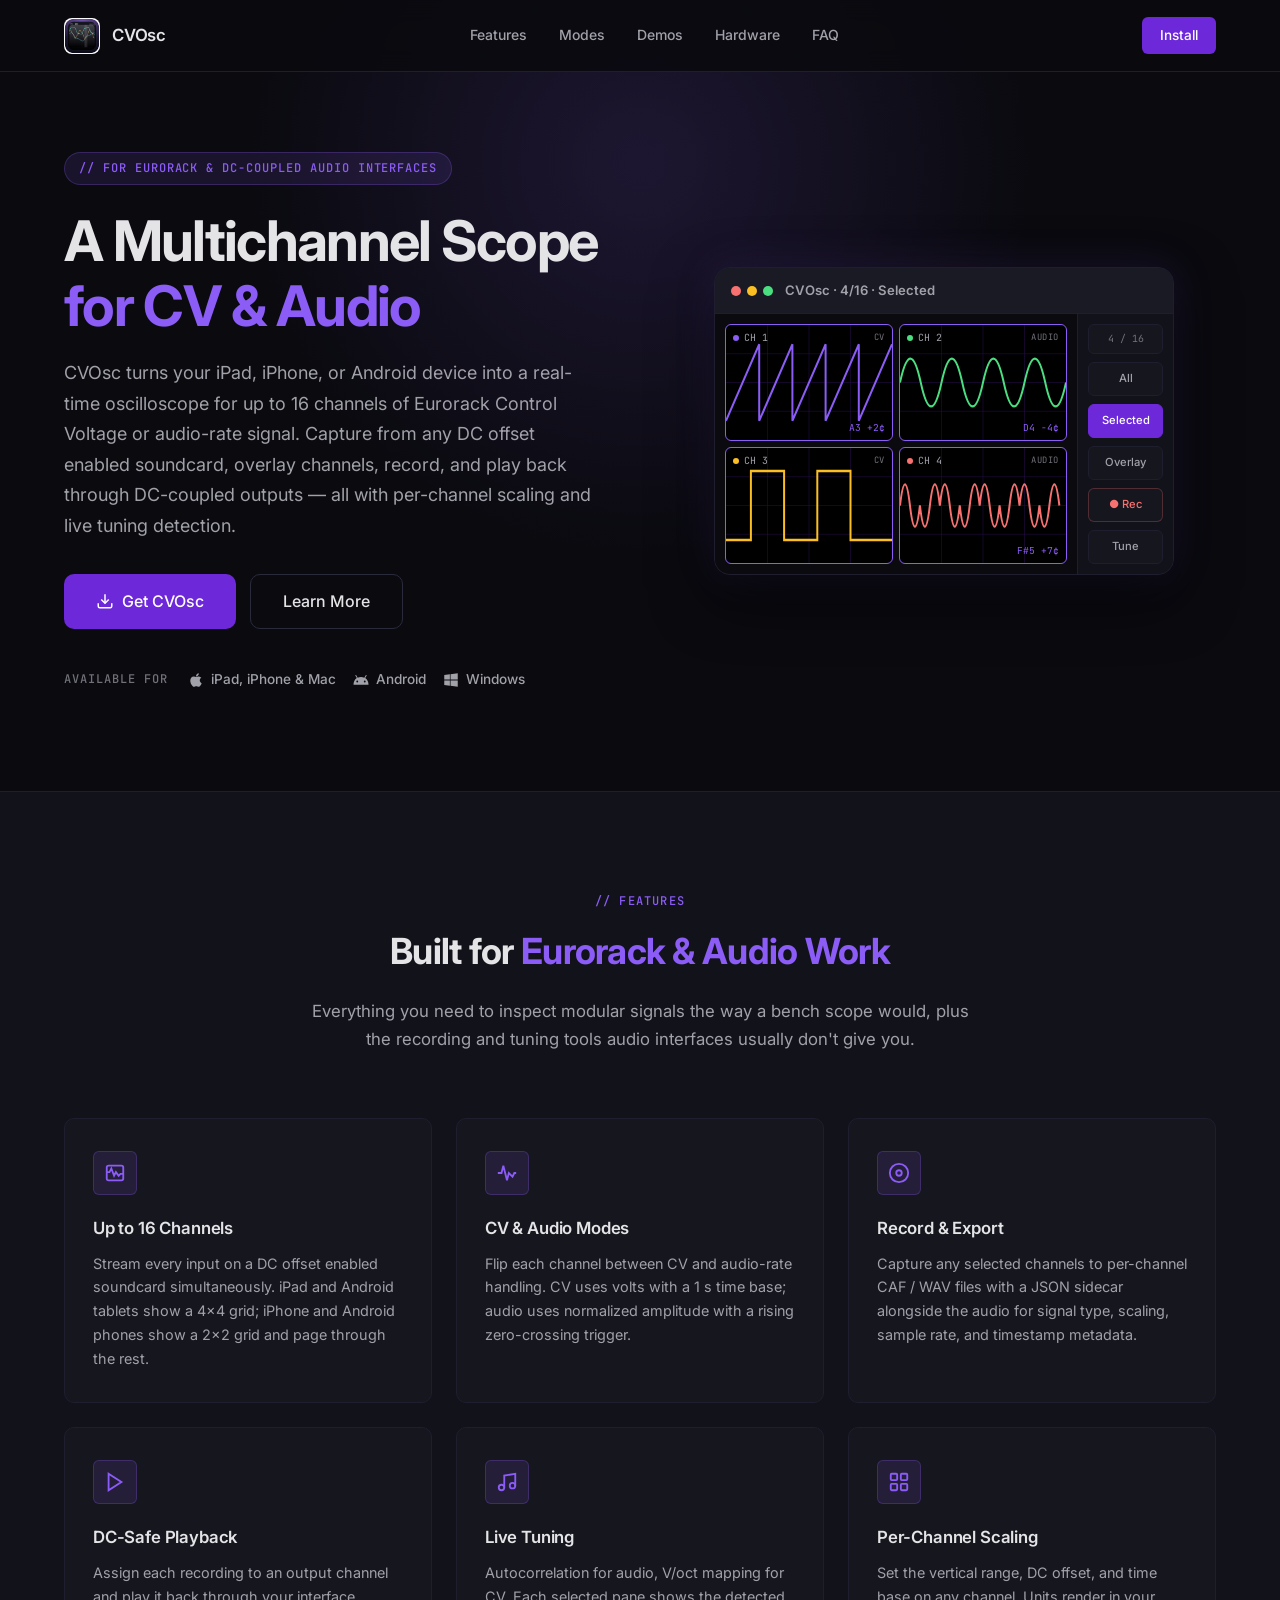
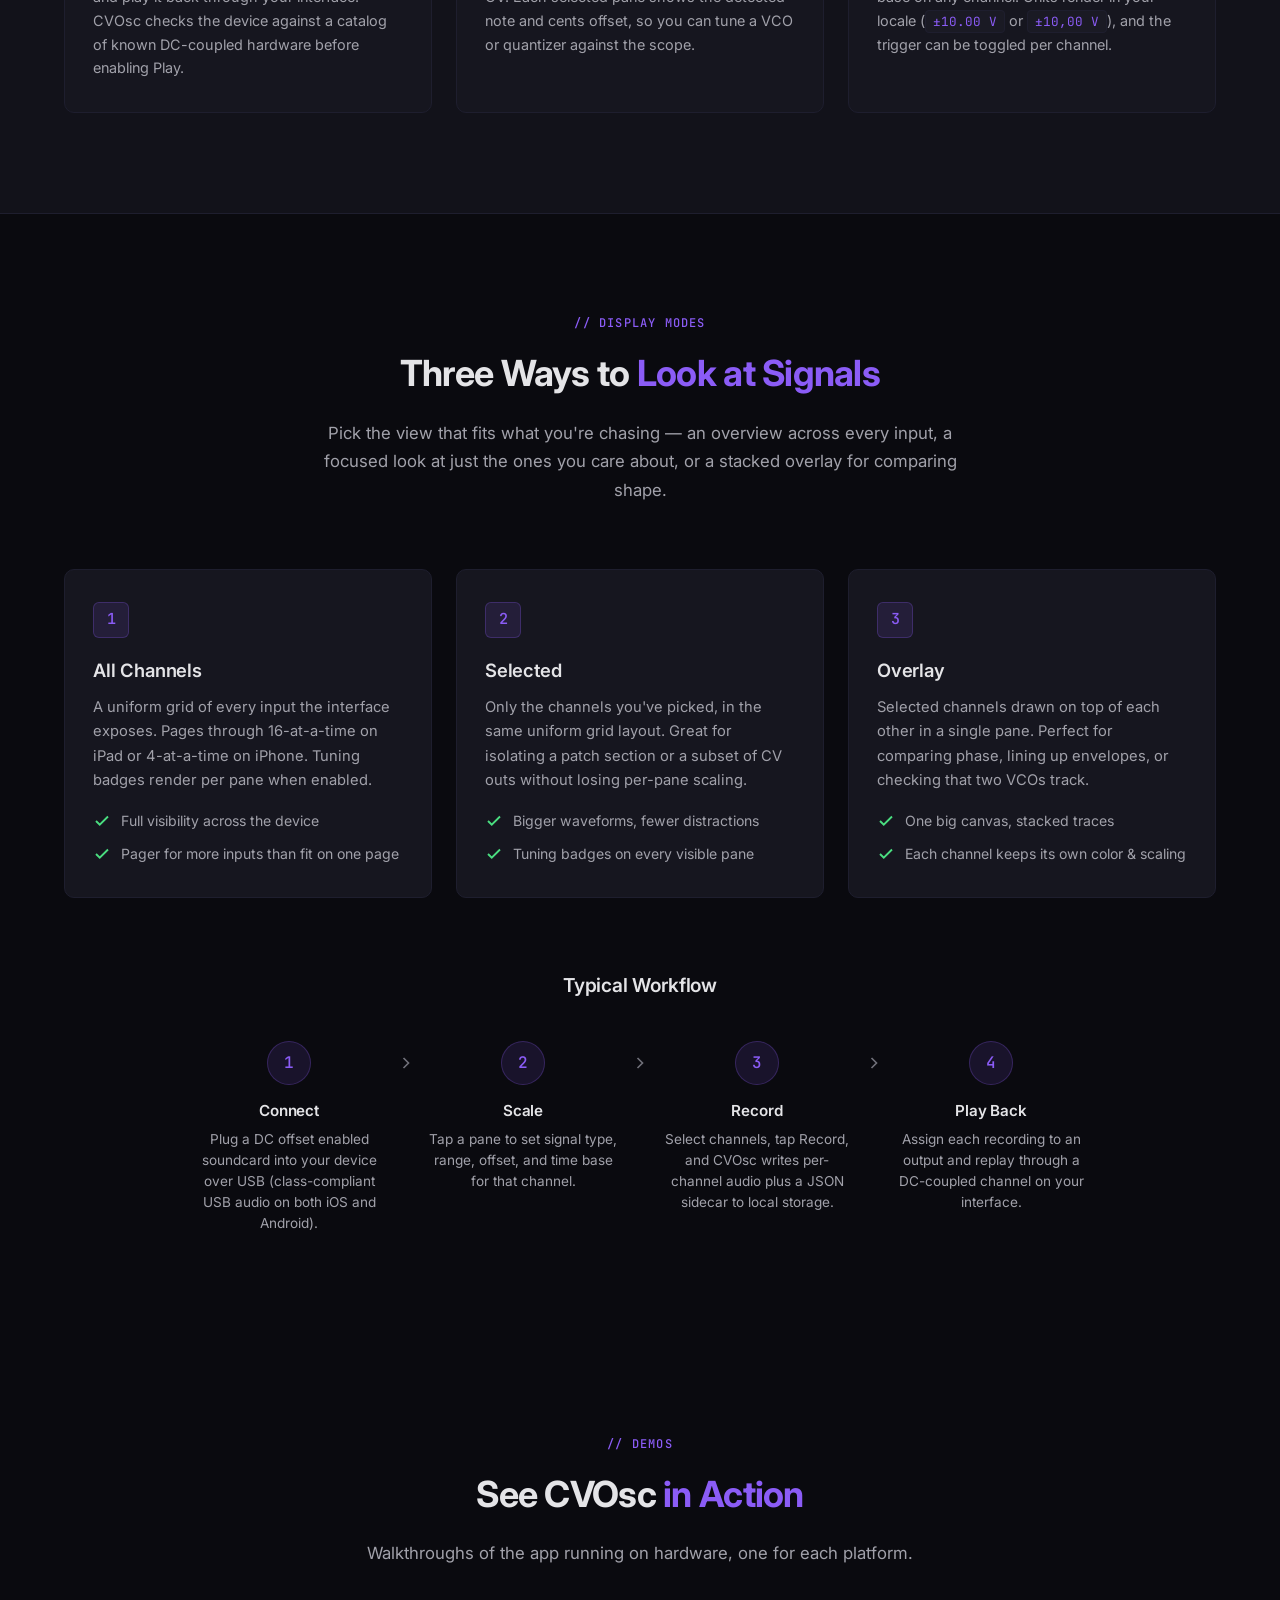
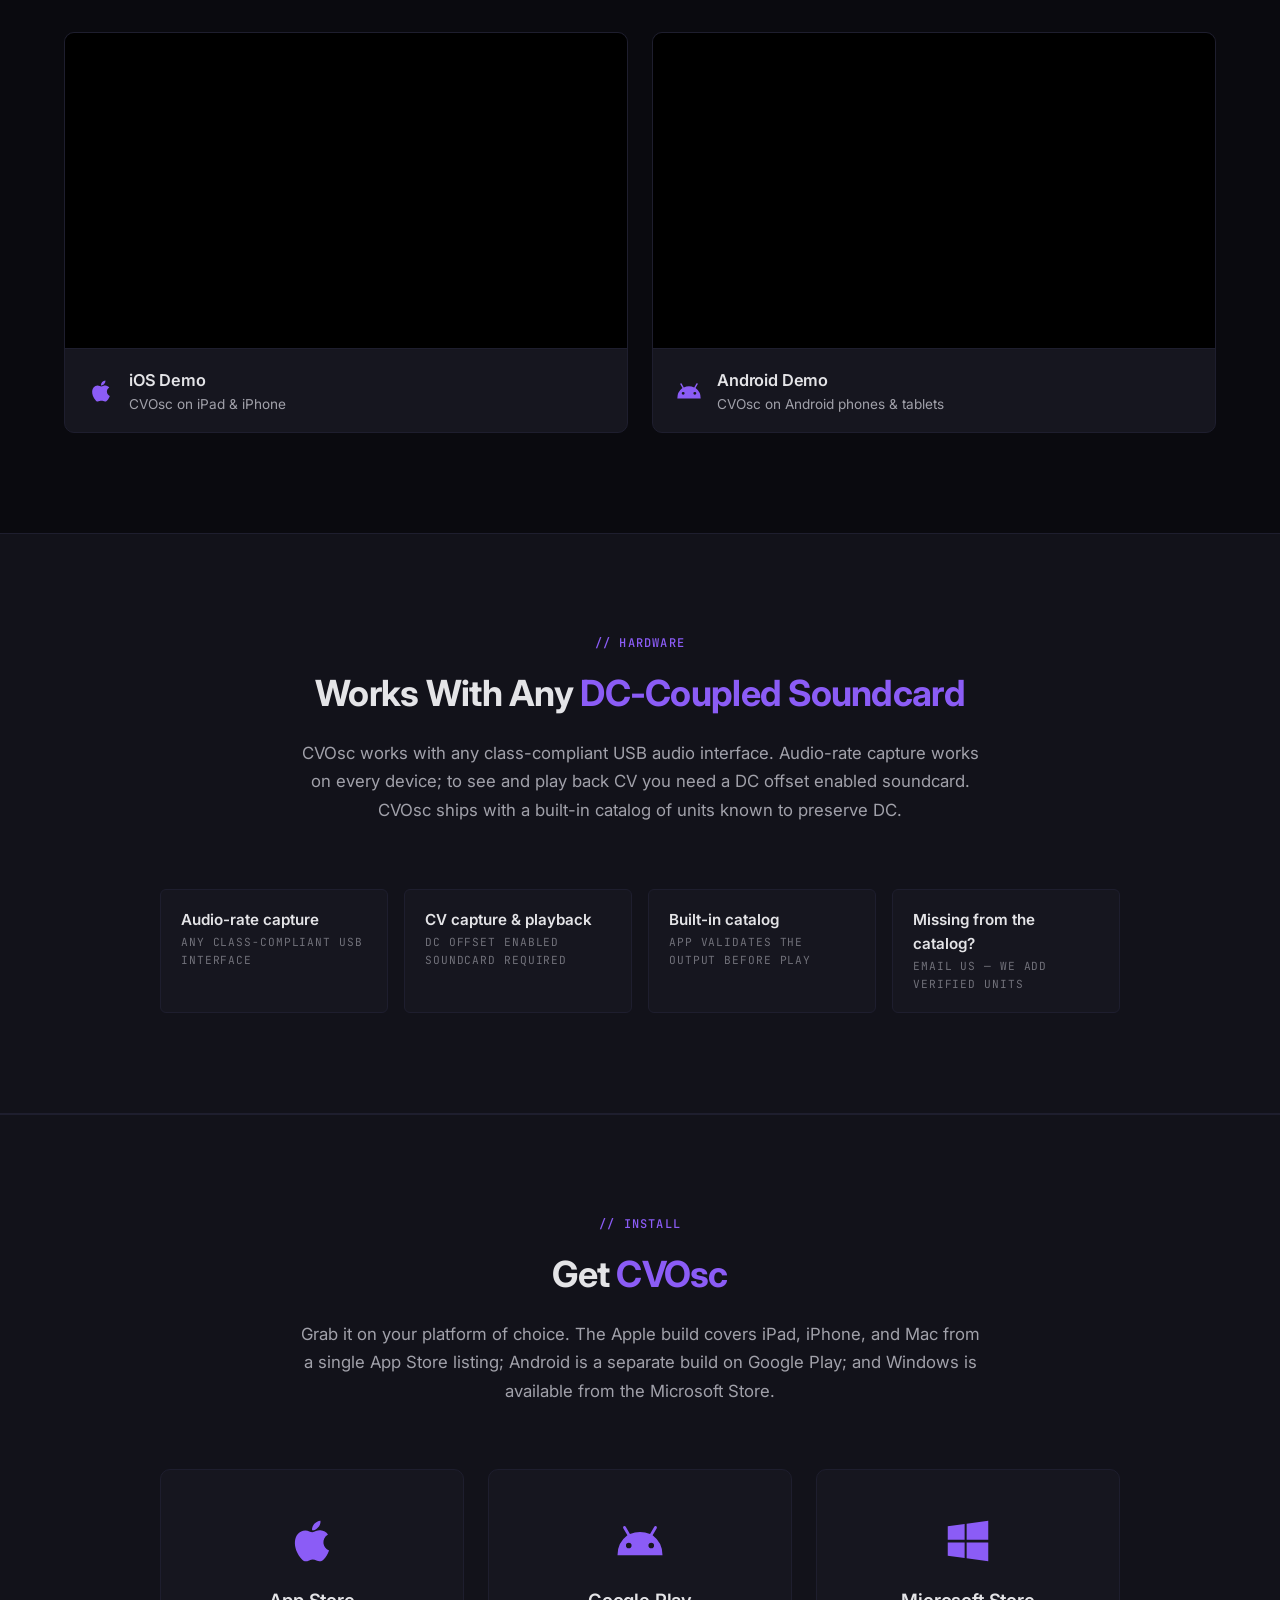
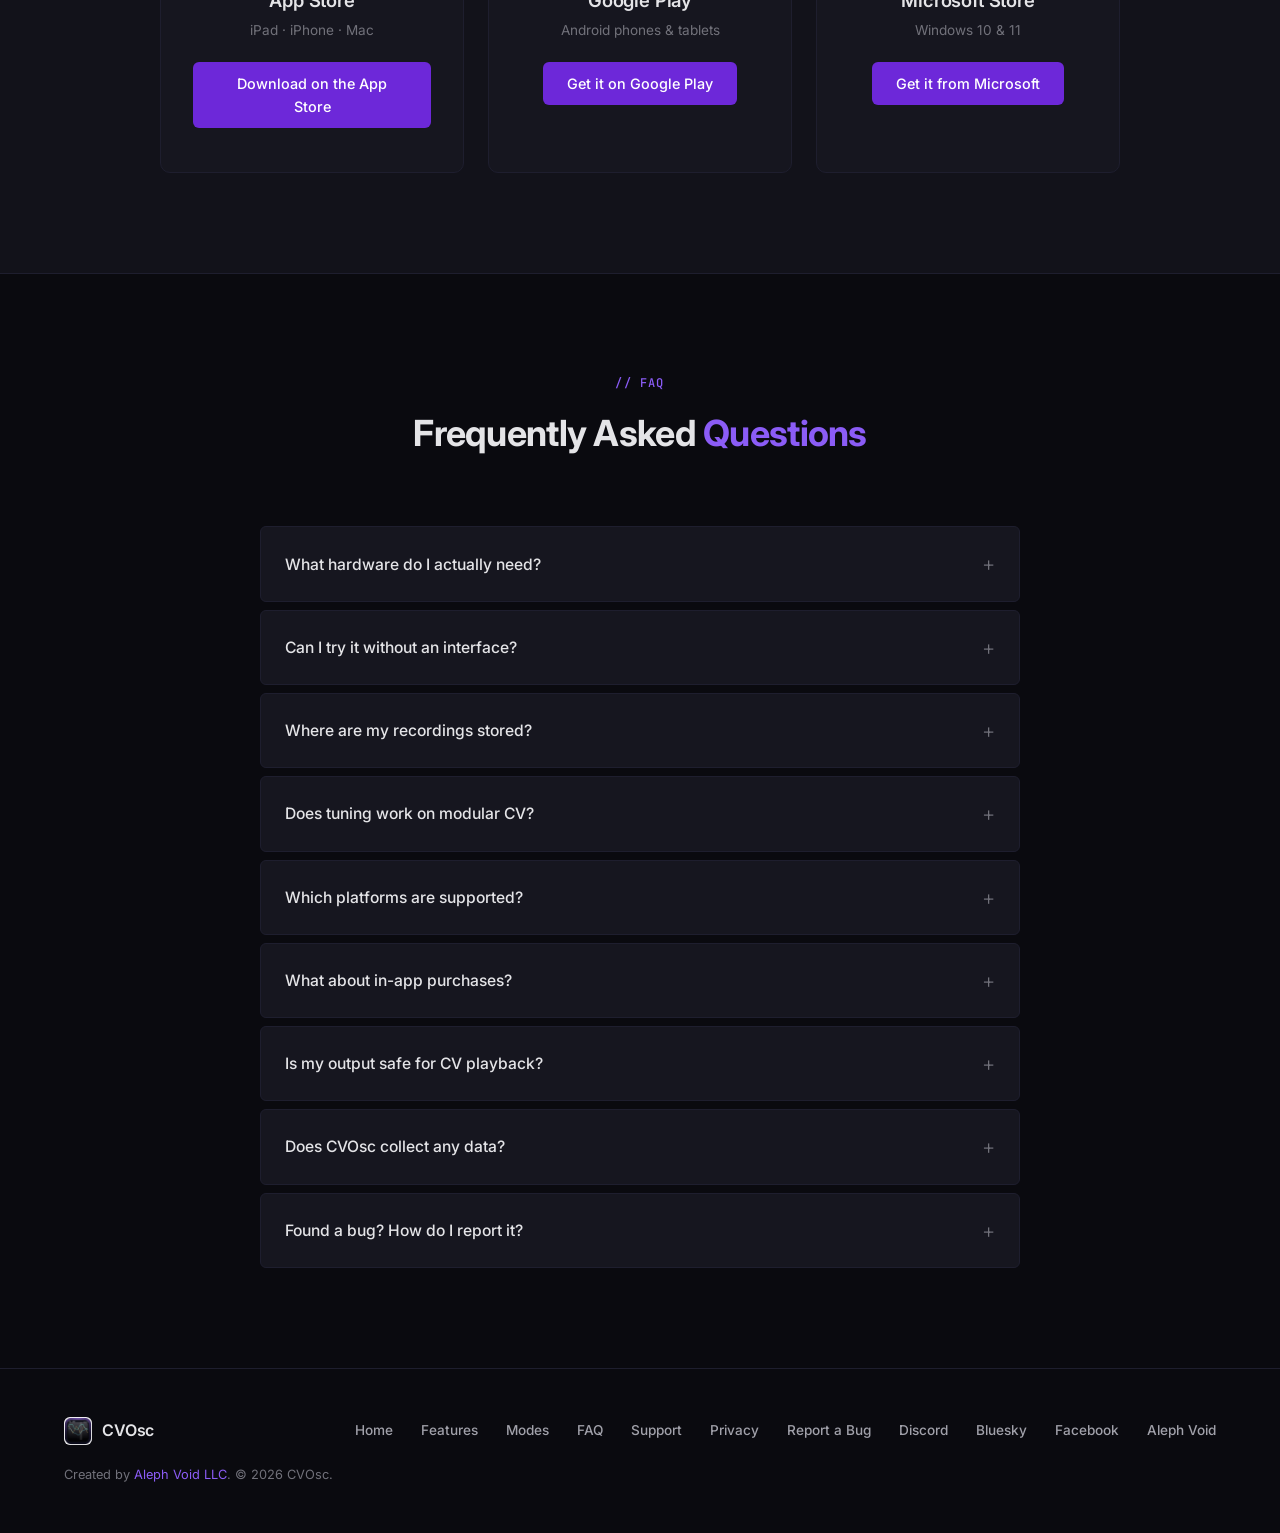
==== commit 8281ef0d: "Adding macOS text" ====
--- a/index.html
+++ b/index.html
@@ -4,7 +4,7 @@
   <meta charset="UTF-8" />
   <meta name="viewport" content="width=device-width, initial-scale=1.0" />
   <title>CVOsc &mdash; Multichannel Oscilloscope for CV &amp; Audio</title>
-  <meta name="description" content="A multichannel oscilloscope for Eurorack CV and audio work with DC offset enabled soundcards. Stream up to 16 CV or audio channels, record, play back through DC-coupled outputs, and detect tuning in real time. For iPadOS, iOS, and Android." />
+  <meta name="description" content="A multichannel oscilloscope for Eurorack CV and audio work with DC offset enabled soundcards. Stream up to 16 CV or audio channels, record, play back through DC-coupled outputs, and detect tuning in real time. For iPadOS, iOS, macOS, and Android." />
   <link rel="icon" type="image/png" href="assets/img/app-icon.png" />
 
   <!-- Open Graph (Facebook, Bluesky, LinkedIn, etc.) -->
@@ -84,9 +84,9 @@
         <div class="hero-platforms">
           <span class="hero-platforms-label">Available for</span>
           <div class="platform-icons">
-            <div class="platform-icon" title="iPadOS &amp; iOS">
+            <div class="platform-icon" title="iPadOS, iOS &amp; macOS">
               <svg viewBox="0 0 24 24" fill="currentColor"><path d="M17.05 20.28c-.98.95-2.05.8-3.08.35-1.09-.46-2.09-.48-3.24 0-1.44.62-2.2.44-3.06-.35C2.79 15.25 3.51 7.59 9.05 7.31c1.35.07 2.29.74 3.08.8 1.18-.24 2.31-.93 3.57-.84 1.51.12 2.65.72 3.4 1.8-3.12 1.87-2.38 5.98.48 7.13-.57 1.5-1.31 2.99-2.54 4.09zM12.03 7.25c-.15-2.23 1.66-4.07 3.74-4.25.29 2.58-2.34 4.5-3.74 4.25z"/></svg>
-              <span>iPad &amp; iPhone</span>
+              <span>iPad, iPhone &amp; Mac</span>
             </div>
             <div class="platform-icon" title="Android">
               <svg viewBox="0 0 24 24" fill="currentColor"><path d="M17.6 9.48l1.84-3.18c.16-.31.04-.69-.26-.85-.29-.15-.65-.06-.83.22l-1.88 3.24a11.43 11.43 0 0 0-8.94 0L5.65 5.67c-.19-.29-.58-.38-.87-.2-.27.18-.37.54-.22.83L6.4 9.48A10.9 10.9 0 0 0 2 18.33h20a10.9 10.9 0 0 0-4.4-8.85zM7 15.25a1.25 1.25 0 1 1 0-2.5 1.25 1.25 0 0 1 0 2.5zm10 0a1.25 1.25 0 1 1 0-2.5 1.25 1.25 0 0 1 0 2.5z"/></svg>
@@ -422,13 +422,13 @@
       <div class="section-header">
         <span class="section-label">// Install</span>
         <h2>Get <span class="text-gradient">CVOsc</span></h2>
-        <p>Grab it on your platform of choice. The iOS build covers iPad and iPhone from a single App Store listing; Android is a separate build on Google Play; and Windows is available from the Microsoft Store.</p>
+        <p>Grab it on your platform of choice. The Apple build covers iPad, iPhone, and Mac from a single App Store listing; Android is a separate build on Google Play; and Windows is available from the Microsoft Store.</p>
       </div>
       <div class="install-grid">
         <a href="https://apps.apple.com/us/app/cvosc/id6767967087" target="_blank" rel="noopener" class="install-card">
           <svg class="install-platform-icon" viewBox="0 0 24 24" fill="currentColor"><path d="M17.05 20.28c-.98.95-2.05.8-3.08.35-1.09-.46-2.09-.48-3.24 0-1.44.62-2.2.44-3.06-.35C2.79 15.25 3.51 7.59 9.05 7.31c1.35.07 2.29.74 3.08.8 1.18-.24 2.31-.93 3.57-.84 1.51.12 2.65.72 3.4 1.8-3.12 1.87-2.38 5.98.48 7.13-.57 1.5-1.31 2.99-2.54 4.09zM12.03 7.25c-.15-2.23 1.66-4.07 3.74-4.25.29 2.58-2.34 4.5-3.74 4.25z"/></svg>
           <h3>App Store</h3>
-          <p>iPad &middot; iPhone</p>
+          <p>iPad &middot; iPhone &middot; Mac</p>
           <span class="install-btn">Download on the App Store</span>
         </a>
         <a href="https://play.google.com/store/apps/details?id=com.alephvoid.cvosc.android" target="_blank" rel="noopener" class="install-card">
@@ -473,7 +473,7 @@
         </details>
         <details class="faq-item">
           <summary>Which platforms are supported?</summary>
-          <p>iPadOS and iOS from the Apple build (iPadOS / iOS 26.4+), and Android 7.0 (SDK 24) and newer from the Google Play build. Same core engine, same feature set; iPad is the primary target.</p>
+          <p>iPadOS, iOS, and macOS from the Apple build (iPadOS / iOS 26.4+), and Android 7.0 (SDK 24) and newer from the Google Play build. Same core engine, same feature set; iPad is the primary target.</p>
         </details>
         <details class="faq-item">
           <summary>What about in-app purchases?</summary>
